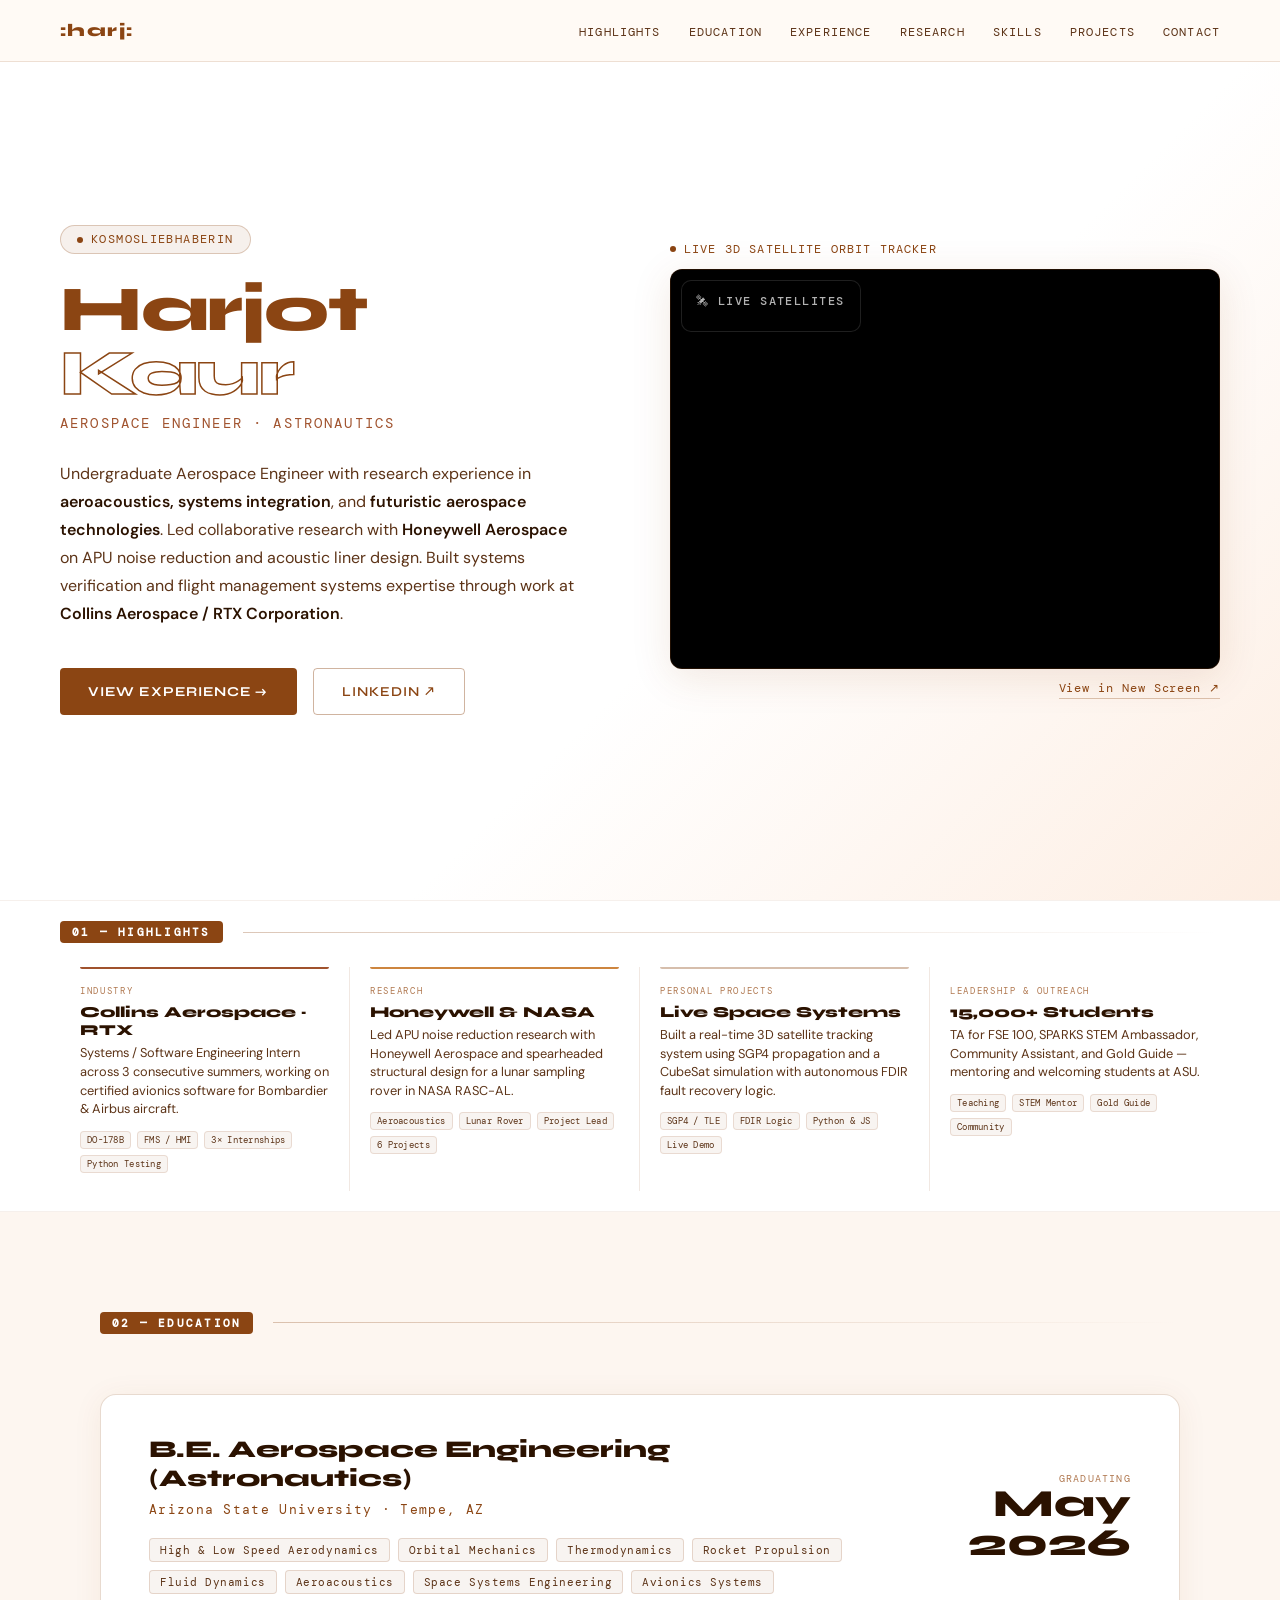
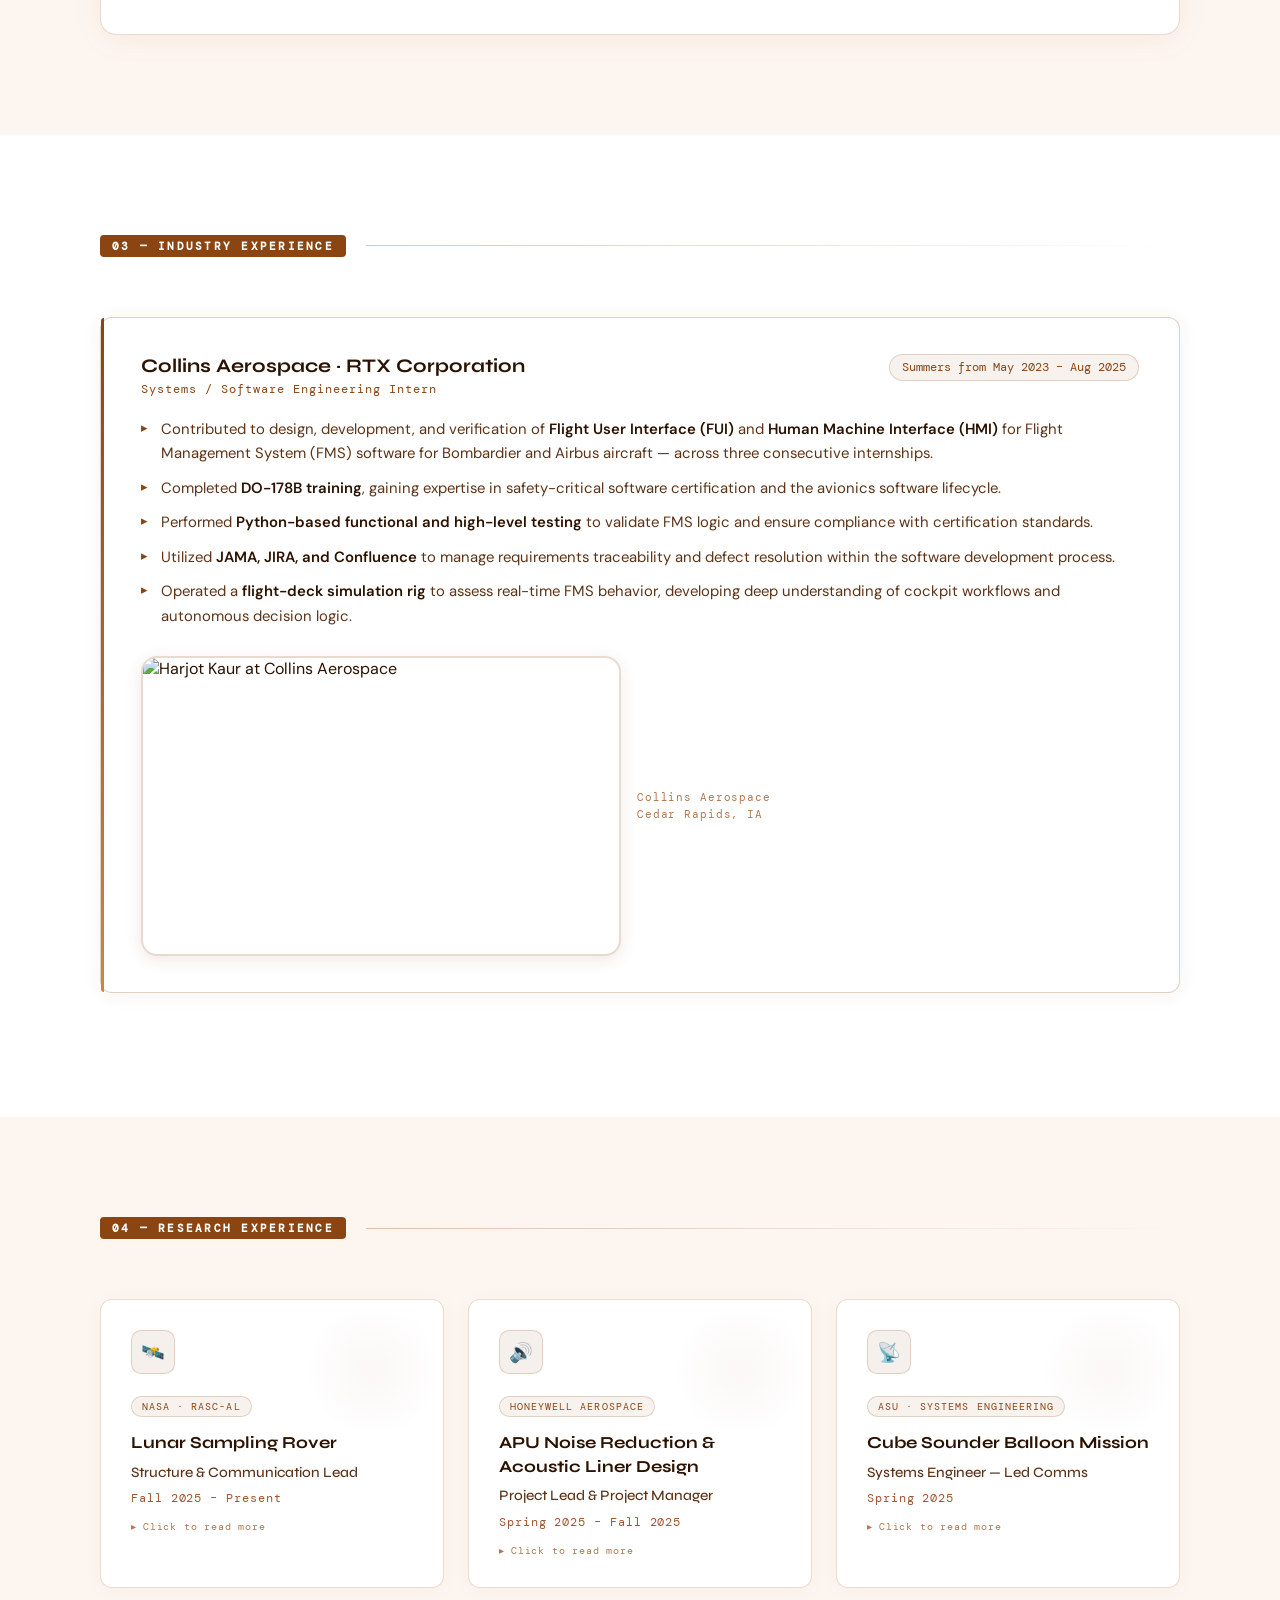
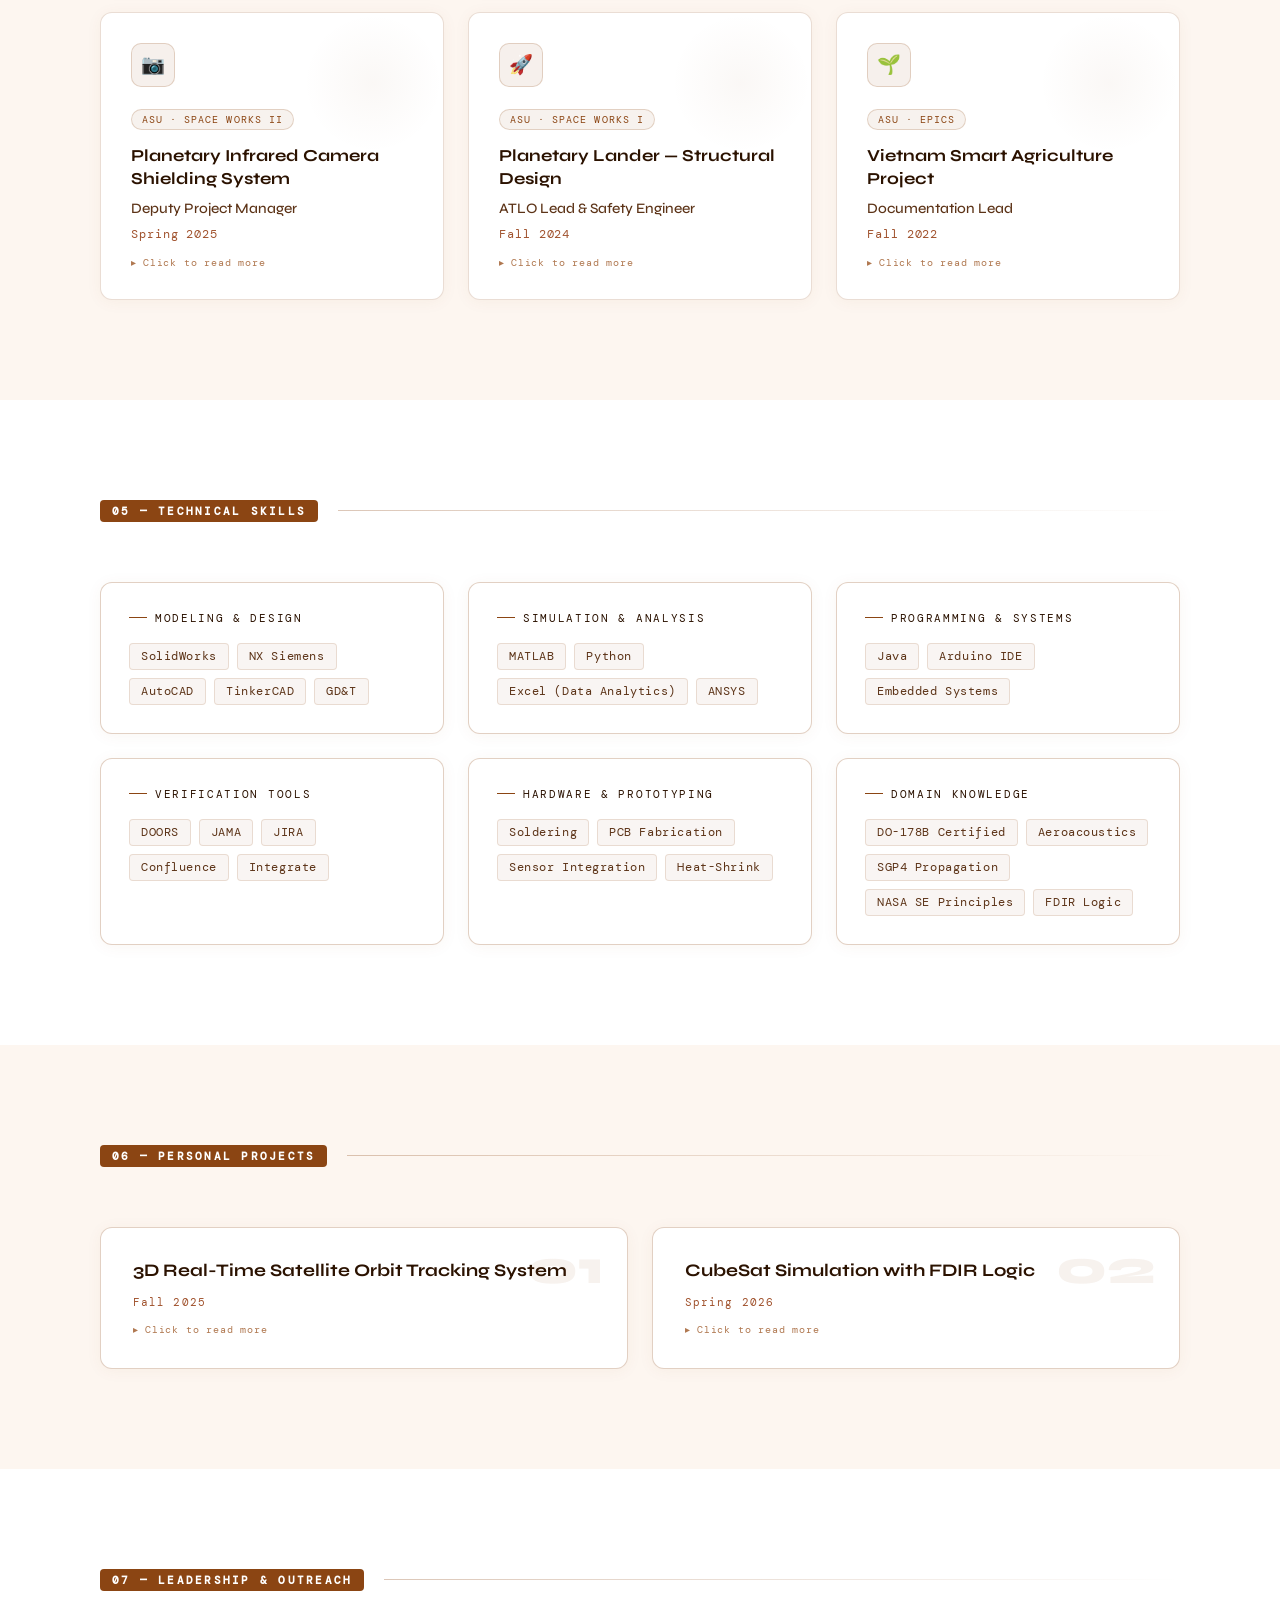
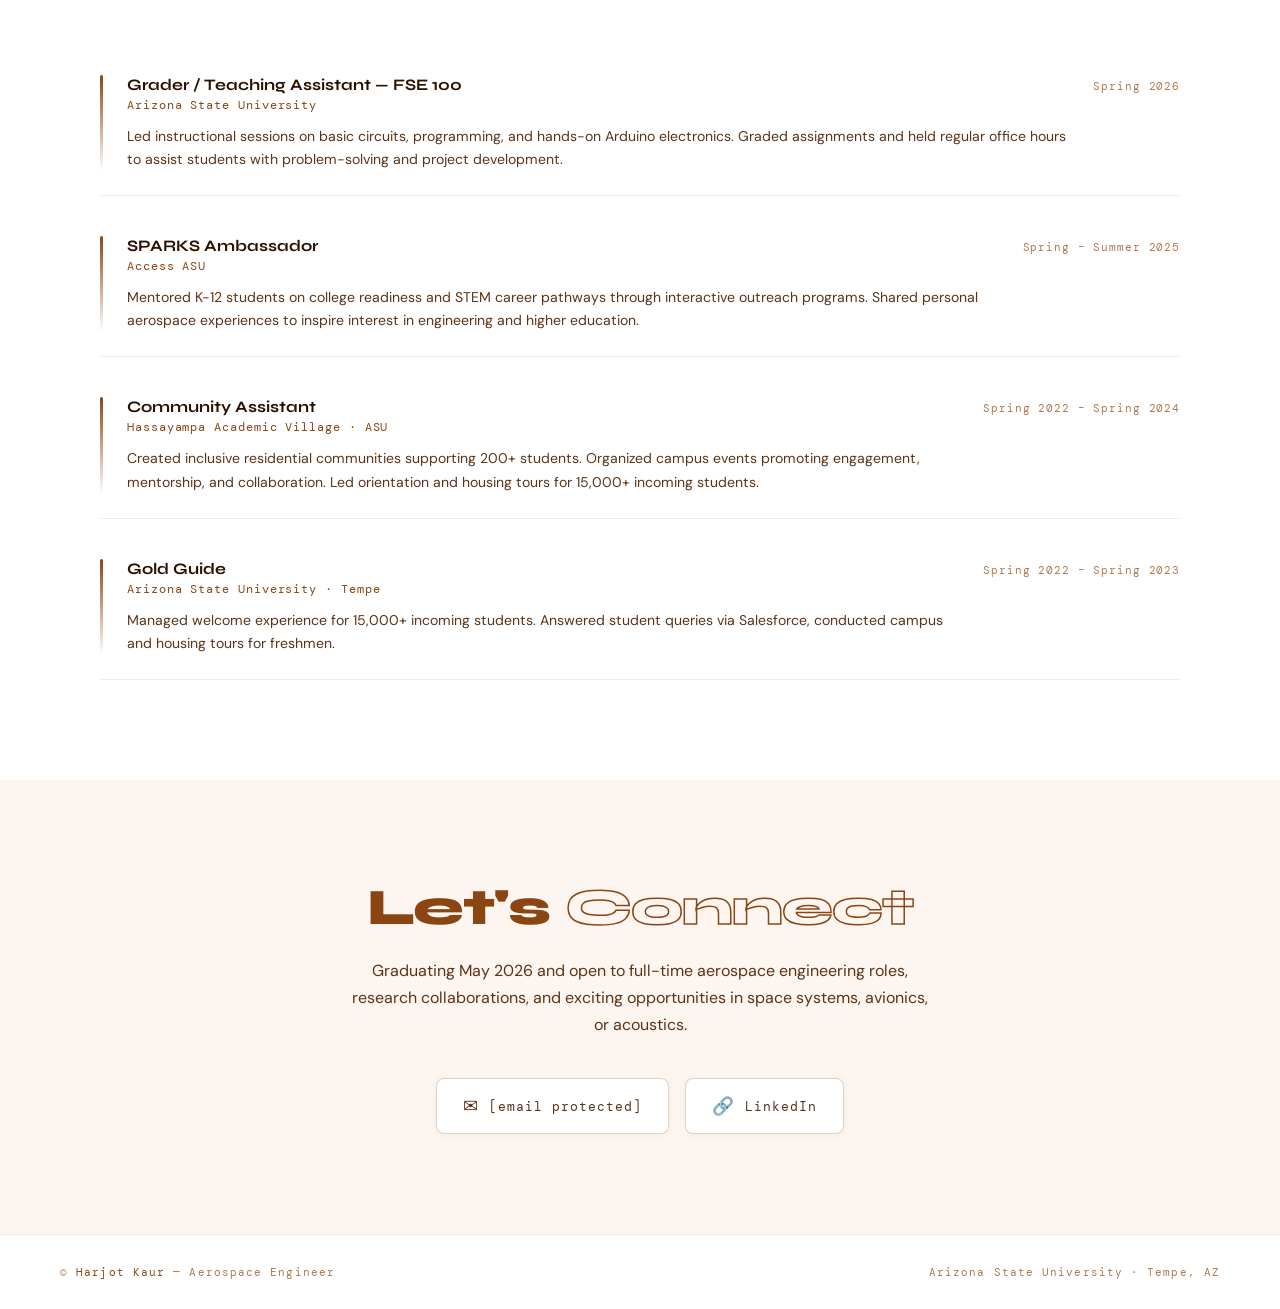
==== index.html @ ec3871d2 "Update index.html" ====
<!DOCTYPE html>
<html lang="en">
<head>
  <meta charset="UTF-8" />
  <meta name="viewport" content="width=device-width, initial-scale=1.0" />
  <title>Harjot Kaur — Aerospace Engineer</title>

  <link rel="preconnect" href="https://fonts.googleapis.com" />
  <link rel="preconnect" href="https://fonts.gstatic.com" crossorigin />
  <link href="https://fonts.googleapis.com/css2?family=Syne:wght@400;500;600;700;800&family=DM+Mono:ital,wght@0,300;0,400;0,500;1,300&family=DM+Sans:ital,opsz,wght@0,9..40,300;0,9..40,400;0,9..40,500;1,9..40,300&display=swap" rel="stylesheet" />

  <style>

    /* ============================================================
       COLOR VARIABLES — change your colors here in one place
    ============================================================ */
    :root {
      --bg:           #ffffff;       /* main background              */
      --bg2:          #fdf6f0;       /* alternate section background */
      --surface:      #fff8f3;       /* card background              */
      --surface2:     #fdeee3;       /* card background variant      */
      --accent:       #8b4513;       /* saddle brown — main color    */
      --accent2:      #a0522d;       /* sienna — secondary           */
      --accent3:      #cd853f;       /* tan — third accent           */
      --text:         #2b1200;       /* primary text                 */
      --text-muted:   #5c3317;       /* body / description text      */
      --text-dim:     #b07850;       /* dates, labels, footer        */
      --border:       rgba(139, 69, 19, 0.25);
      --border2:      rgba(139, 69, 19, 0.18);
      --glow:         rgba(139, 69, 19, 0.12);
    }


    /* ============================================================
       RESET & BASE
    ============================================================ */
    *, *::before, *::after {
      box-sizing: border-box;
      margin: 0;
      padding: 0;
    }

    html {
      scroll-behavior: smooth;
    }

    body {
      font-family: 'DM Sans', sans-serif;
      background: var(--bg);
      color: var(--text);
      overflow-x: hidden;
      cursor: none;
    }


    /* ============================================================
       CUSTOM CURSOR
    ============================================================ */
    .cursor {
      width: 10px;
      height: 10px;
      background: var(--text);
      border-radius: 50%;
      position: fixed;
      top: 0;
      left: 0;
      pointer-events: none;
      z-index: 9999;
    }

    .cursor-ring {
      width: 36px;
      height: 36px;
      border: 1.5px solid var(--text);
      border-radius: 50%;
      position: fixed;
      top: 0;
      left: 0;
      pointer-events: none;
      z-index: 9998;
      opacity: 0.5;
      transition: all 0.18s cubic-bezier(0.25, 0.46, 0.45, 0.94);
    }


    /* ============================================================
       STAR FIELD CANVAS (background)
    ============================================================ */
    canvas#stars {
      position: fixed;
      inset: 0;
      width: 100%;
      height: 100%;
      z-index: 0;
      opacity: 1;
      pointer-events: none;
    }


    /* ============================================================
       NAVIGATION BAR
    ============================================================ */
    nav {
      position: fixed;
      top: 0;
      left: 0;
      right: 0;
      z-index: 100;
      padding: 20px 60px;
      display: flex;
      align-items: center;
      justify-content: space-between;
      backdrop-filter: blur(10px);
      border-bottom: 1px solid rgba(139, 69, 19, 0.15);
      background: rgba(255, 250, 245, 0.92);
    }

    .nav-logo {
      font-family: 'Syne', sans-serif;
      font-weight: 800;
      font-size: 1.1rem;
      letter-spacing: 0.08em;
      color: var(--accent);
      text-decoration: none;
    }

    .nav-links {
      display: flex;
      gap: 28px;
      list-style: none;
    }

    .nav-links a {
      font-family: 'DM Mono', monospace;
      font-size: 0.72rem;
      color: var(--text-muted);
      text-decoration: none;
      letter-spacing: 0.1em;
      text-transform: uppercase;
      transition: color 0.2s;
      position: relative;
    }

    /* underline slide-in on hover */
    .nav-links a::after {
      content: '';
      position: absolute;
      bottom: -4px;
      left: 0;
      width: 0;
      height: 1px;
      background: var(--accent);
      transition: width 0.3s;
    }

    .nav-links a:hover {
      color: var(--accent);
    }

    .nav-links a:hover::after {
      width: 100%;
    }


    /* all sections sit above the canvas — must be block-level full width */
    section {
      position: relative;
      z-index: 1;
      display: block;
      width: 100%;
      clear: both;
    }


    /* ============================================================
       HERO SECTION
    ============================================================ */
    #hero {
      min-height: 100vh;
      display: flex;
      align-items: center;
      padding: 120px 60px 80px;
      position: relative;
      overflow: hidden;
      background: linear-gradient(135deg, #ffffff 60%, #fdeee3 100%);
    }

    .hero-grid {
      display: grid;
      grid-template-columns: 1fr 1fr;
      gap: 60px;
      align-items: center;
      max-width: 1200px;
      margin: 0 auto;
      width: 100%;
    }

    /* "Kosmosliebhaberin" pill badge */
    .hero-badge {
      display: inline-flex;
      align-items: center;
      gap: 8px;
      background: rgba(139, 69, 19, 0.08);
      border: 1px solid rgba(139, 69, 19, 0.25);
      border-radius: 100px;
      padding: 6px 16px;
      font-family: 'DM Mono', monospace;
      font-size: 0.72rem;
      color: var(--accent);
      letter-spacing: 0.12em;
      text-transform: uppercase;
      margin-bottom: 24px;
    }

    /* pulsing dot inside badge */
    .hero-badge .dot {
      width: 6px;
      height: 6px;
      background: var(--accent);
      border-radius: 50%;
      animation: pulse 2s infinite;
    }

    @keyframes pulse {
      0%, 100% { opacity: 1; transform: scale(1); }
      50%       { opacity: 0.4; transform: scale(0.7); }
    }

    /* tooltip appears when hovering over "Kosmosliebhaberin" */
    .badge-word {
      position: relative;
      cursor: default;
    }

    .badge-word::after {
      content: 'Lover of the Cosmos';
      position: absolute;
      bottom: calc(100% + 10px);
      left: 50%;
      transform: translateX(-50%) translateY(4px);
      background: var(--accent);
      color: #ffffff;
      font-family: 'DM Mono', monospace;
      font-size: 0.68rem;
      letter-spacing: 0.08em;
      white-space: nowrap;
      padding: 6px 14px;
      border-radius: 6px;
      opacity: 0;
      pointer-events: none;
      transition: opacity 0.25s ease, transform 0.25s ease;
      z-index: 200;
    }

    /* small downward arrow under tooltip */
    .badge-word::before {
      content: '';
      position: absolute;
      bottom: calc(100% + 4px);
      left: 50%;
      transform: translateX(-50%);
      border: 5px solid transparent;
      border-top-color: var(--accent);
      opacity: 0;
      pointer-events: none;
      transition: opacity 0.25s ease;
      z-index: 200;
    }

    .badge-word:hover::after {
      opacity: 1;
      transform: translateX(-50%) translateY(0);
    }

    .badge-word:hover::before {
      opacity: 1;
    }

    /* large name */
    .hero-name {
      font-family: 'Syne', sans-serif;
      font-weight: 800;
      font-size: clamp(2.8rem, 5vw, 4.5rem);
      line-height: 1.0;
      letter-spacing: -0.02em;
      color: var(--accent);
      margin-bottom: 8px;
    }

    /* "Kaur" — outlined/stroke style */
    .hero-name .accent-line {
      display: block;
      color: transparent;
      -webkit-text-stroke: 1.5px var(--accent);
    }

    .hero-title {
      font-family: 'DM Mono', monospace;
      font-size: 0.9rem;
      color: var(--accent2);
      letter-spacing: 0.15em;
      text-transform: uppercase;
      margin-bottom: 28px;
    }

    .hero-summary {
      font-size: 1rem;
      line-height: 1.75;
      color: var(--text-muted);
      max-width: 520px;
      margin-bottom: 40px;
    }

    .hero-summary strong {
      color: var(--text);
      font-weight: 600;
    }

    .hero-cta {
      display: flex;
      gap: 16px;
      flex-wrap: wrap;
    }

    /* solid saddle brown button */
    .btn-primary {
      display: inline-flex;
      align-items: center;
      gap: 10px;
      background: var(--accent);
      color: #ffffff;
      padding: 14px 28px;
      border-radius: 4px;
      font-family: 'Syne', sans-serif;
      font-weight: 700;
      font-size: 0.85rem;
      letter-spacing: 0.08em;
      text-transform: uppercase;
      text-decoration: none;
      transition: all 0.25s;
    }

    .btn-primary:hover {
      background: #a0522d;
      transform: translateY(-2px);
      box-shadow: 0 12px 40px rgba(139, 69, 19, 0.25);
    }

    /* outline button */
    .btn-secondary {
      display: inline-flex;
      align-items: center;
      gap: 10px;
      border: 1.5px solid rgba(139, 69, 19, 0.4);
      color: var(--accent);
      padding: 14px 28px;
      border-radius: 4px;
      font-family: 'Syne', sans-serif;
      font-weight: 600;
      font-size: 0.85rem;
      letter-spacing: 0.08em;
      text-transform: uppercase;
      text-decoration: none;
      transition: all 0.25s;
    }

    .btn-secondary:hover {
      background: rgba(139, 69, 19, 0.08);
      transform: translateY(-2px);
    }


    /* ============================================================
       SATELLITE TRACKER EMBED (hero right side)
    ============================================================ */
    .hero-visual {
      position: relative;
      display: flex;
      flex-direction: column;
      gap: 12px;
      height: auto;
    }

    .satellite-embed-label {
      display: inline-flex;
      align-items: center;
      gap: 8px;
      font-family: 'DM Mono', monospace;
      font-size: 0.72rem;
      color: var(--accent);
      letter-spacing: 0.1em;
      text-transform: uppercase;
    }

    .satellite-embed-label .dot {
      width: 6px;
      height: 6px;
      background: var(--accent);
      border-radius: 50%;
      animation: pulse 2s infinite;
    }

    .satellite-iframe {
      width: 100%;
      height: 400px;
      border: 1px solid var(--border);
      border-radius: 12px;
      box-shadow: 0 8px 40px rgba(139, 69, 19, 0.12);
      background: #000;
    }

    .satellite-open-btn {
      align-self: flex-end;
      font-family: 'DM Mono', monospace;
      font-size: 0.72rem;
      color: var(--accent);
      text-decoration: none;
      letter-spacing: 0.08em;
      border-bottom: 1px solid rgba(139, 69, 19, 0.3);
      padding-bottom: 2px;
      transition: all 0.2s;
    }

    .satellite-open-btn:hover {
      color: var(--accent2);
      border-bottom-color: var(--accent2);
    }


    /* ============================================================
       SHARED SECTION LAYOUT
    ============================================================ */
    .section-inner {
      max-width: 1200px;
      margin: 0 auto;
      padding: 100px 60px;
    }

    .section-header {
      display: flex;
      align-items: center;
      gap: 20px;
      margin-bottom: 60px;
    }

    /* e.g. "02 — Education" brown pill */
    .section-tag {
      font-family: 'DM Mono', monospace;
      font-size: 0.7rem;
      color: #ffffff;
      letter-spacing: 0.2em;
      text-transform: uppercase;
      font-weight: 700;
      background-color: #8b4513;
      padding: 4px 12px;
      border-radius: 4px;
      white-space: nowrap;
    }

    /* horizontal fading line after section tag */
    .section-line {
      flex: 1;
      height: 1px;
      background: linear-gradient(to right, rgba(139, 69, 19, 0.3), transparent);
    }


    /* ============================================================
       HIGHLIGHTS STRIP
       Sits between hero and education.
       Shows key partnerships and accomplishments at a glance.
    ============================================================ */
    #highlights {
      background: var(--bg);
      border-top: 1px solid rgba(139, 69, 19, 0.08);
      border-bottom: 1px solid rgba(139, 69, 19, 0.08);
      position: relative;
      z-index: 1;
      display: block;
      width: 100%;
    }

    .highlights-inner {
      max-width: 1200px;
      margin: 0 auto;
      padding: 20px 20px;
      display: grid;
      grid-template-columns: repeat(4, 1fr);
      gap: 0;
    }

    /* each card — divider lines between them via border-right */
    .highlight-card {
      padding: 18px 20px;
      border-right: 1px solid rgba(139, 69, 19, 0.12);
      position: relative;
      transition: background 0.25s ease;
    }

    .highlight-card:last-child {
      border-right: none;
    }

    .highlight-card:hover {
      background: var(--surface);
    }

    /* colored top-edge accent bar — each card gets its own shade */
    .highlight-card::before {
      content: '';
      position: absolute;
      top: 0;
      left: 20px;
      right: 20px;
      height: 2px;
      border-radius: 0 0 2px 2px;
    }

    .highlight-card:nth-child(1)::before { background: var(--accent); }
    .highlight-card:nth-child(2)::before { background: var(--accent2); }
    .highlight-card:nth-child(3)::before { background: var(--accent3); }
    .highlight-card:nth-child(4)::before { background: rgba(139, 69, 19, 0.35); }

    /* category label e.g. "Industry" */
    .hl-label {
      font-family: 'DM Mono', monospace;
      font-size: 0.58rem;
      color: var(--text-dim);
      letter-spacing: 0.18em;
      text-transform: uppercase;
      margin-bottom: 6px;
    }

    /* main bold title */
    .hl-title {
      font-family: 'Syne', sans-serif;
      font-weight: 800;
      font-size: 0.95rem;
      color: var(--text);
      line-height: 1.2;
      margin-bottom: 5px;
    }

    /* subtitle */
    .hl-sub {
      font-size: 0.80rem;
      color: var(--text-muted);
      line-height: 1.45;
      margin-bottom: 12px;
    }

    /* small keyword tags at the bottom */
    .hl-tags {
      display: flex;
      flex-wrap: wrap;
      gap: 6px;
    }

    .hl-tag {
      font-family: 'DM Mono', monospace;
      font-size: 0.58rem;
      color: var(--text-muted);
      background: rgba(139, 69, 19, 0.06);
      border: 1px solid rgba(139, 69, 19, 0.14);
      border-radius: 4px;
      padding: 2px 6px;
      letter-spacing: 0.03em;
    }

    /* responsive: 2 columns on medium screens */
    @media (max-width: 900px) {
      .highlights-inner {
        grid-template-columns: repeat(2, 1fr);
      }

      .highlight-card:nth-child(2) {
        border-right: none;
      }

      .highlight-card:nth-child(3) {
        border-right: 1px solid rgba(139, 69, 19, 0.12);
        border-top: 1px solid rgba(139, 69, 19, 0.12);
      }

      .highlight-card:nth-child(4) {
        border-top: 1px solid rgba(139, 69, 19, 0.12);
      }
    }


    /* ============================================================
       EDUCATION SECTION
    ============================================================ */
    #education {
      background: var(--bg2);
      display: block;
      width: 100%;
    }

    .edu-card {
      background: #ffffff;
      border: 1px solid rgba(139, 69, 19, 0.2);
      border-radius: 16px;
      padding: 40px 48px;
      display: grid;
      grid-template-columns: 1fr auto;
      gap: 40px;
      align-items: center;
      box-shadow: 0 4px 30px rgba(139, 69, 19, 0.07);
    }

    .edu-degree {
      font-family: 'Syne', sans-serif;
      font-weight: 800;
      font-size: 1.5rem;
      color: var(--text);
      margin-bottom: 8px;
    }

    .edu-school {
      font-family: 'DM Mono', monospace;
      font-size: 0.82rem;
      color: var(--accent);
      letter-spacing: 0.1em;
      margin-bottom: 20px;
    }

    .edu-chips {
      display: flex;
      flex-wrap: wrap;
      gap: 8px;
    }

    /* each course/subject chip */
    .edu-chip {
      font-family: 'DM Mono', monospace;
      font-size: 0.68rem;
      color: var(--text-muted);
      background: rgba(139, 69, 19, 0.06);
      border: 1px solid rgba(139, 69, 19, 0.18);
      border-radius: 4px;
      padding: 4px 10px;
      letter-spacing: 0.05em;
    }

    .edu-grad {
      text-align: right;
    }

    /* large "May 2026" date */
    .edu-grad-date {
      font-family: 'Syne', sans-serif;
      font-weight: 800;
      font-size: 2.4rem;
      color: var(--text);
      line-height: 1;
    }

    .edu-grad-label {
      font-family: 'DM Mono', monospace;
      font-size: 0.65rem;
      color: var(--text-dim);
      letter-spacing: 0.12em;
      text-transform: uppercase;
      margin-top: 6px;
    }


    /* ============================================================
       EXPERIENCE SECTION
    ============================================================ */
    #experience {
      background: var(--bg);
      display: block;
      width: 100%;
    }

    .exp-card {
      border: 1px solid var(--border);
      border-radius: 12px;
      padding: 36px 40px;
      background: #ffffff;
      position: relative;
      overflow: visible;
      transition: all 0.3s ease;
      margin-bottom: 24px;
      box-shadow: 0 2px 20px rgba(139, 69, 19, 0.06);
    }

    /* left accent stripe */
    .exp-card::before {
      content: '';
      position: absolute;
      top: 0;
      left: 0;
      width: 3px;
      height: 100%;
      background: linear-gradient(to bottom, var(--accent), var(--accent3));
      border-radius: 3px 0 0 3px;
    }

    .exp-card:hover {
      border-color: rgba(139, 69, 19, 0.35);
      transform: translateX(4px);
      box-shadow: 0 8px 40px rgba(139, 69, 19, 0.1);
    }

    .exp-meta {
      display: flex;
      align-items: flex-start;
      justify-content: space-between;
      gap: 20px;
      margin-bottom: 20px;
      flex-wrap: wrap;
    }

    .exp-company {
      font-family: 'Syne', sans-serif;
      font-weight: 700;
      font-size: 1.2rem;
      color: var(--text);
    }

    .exp-role {
      font-family: 'DM Mono', monospace;
      font-size: 0.78rem;
      color: var(--accent);
      letter-spacing: 0.08em;
      margin-top: 4px;
    }

    /* date pill on the right */
    .exp-period {
      font-family: 'DM Mono', monospace;
      font-size: 0.72rem;
      color: var(--accent);
      background: rgba(139, 69, 19, 0.07);
      border: 1px solid rgba(139, 69, 19, 0.2);
      padding: 5px 12px;
      border-radius: 100px;
      white-space: nowrap;
      flex-shrink: 0;
    }

    .exp-points {
      list-style: none;
    }

    .exp-points li {
      position: relative;
      padding-left: 20px;
      margin-bottom: 10px;
      color: var(--text-muted);
      font-size: 0.93rem;
      line-height: 1.65;
    }

    /* brown arrow bullet */
    .exp-points li::before {
      content: '▸';
      position: absolute;
      left: 0;
      color: var(--accent);
      font-size: 0.8rem;
    }

    .exp-points li strong {
      color: var(--text);
      font-weight: 600;
    }

    /* photo inside experience card */
    .exp-photo-wrapper {
      margin-top: 28px;
      display: flex;
      align-items: center;
      gap: 16px;
      overflow: visible;
    }

    .exp-photo {
      display: block;
      width: 480px;
      height: 300px;
      object-fit: cover;
      object-position: center;
      border-radius: 16px;
      border: 2px solid rgba(139, 69, 19, 0.2);
      box-shadow: 0 4px 16px rgba(139, 69, 19, 0.12);
      flex-shrink: 0;
    }

    .exp-photo-caption {
      font-family: 'DM Mono', monospace;
      font-size: 0.68rem;
      color: var(--text-dim);
      letter-spacing: 0.08em;
      line-height: 1.6;
    }


    /* ============================================================
       RESEARCH SECTION — INTERACTIVE CLICK-TO-EXPAND
       Default: emoji, title, tag, role, date
       Click: description slides open
    ============================================================ */
    #research {
      background: var(--bg2);
      display: block;
      width: 100%;
    }

    .research-grid {
      display: grid;
      grid-template-columns: repeat(auto-fill, minmax(340px, 1fr));
      gap: 24px;
    }

    /* card is clickable */
    .research-card {
      background: #ffffff;
      border: 1px solid var(--border2);
      border-radius: 12px;
      padding: 30px;
      position: relative;
      overflow: hidden;
      cursor: pointer;
      transition: border-color 0.3s ease, box-shadow 0.3s ease, transform 0.3s ease;
      box-shadow: 0 2px 16px rgba(139, 69, 19, 0.05);
    }

    /* subtle corner glow */
    .research-card::after {
      content: '';
      position: absolute;
      top: 0;
      right: 0;
      width: 140px;
      height: 140px;
      background: radial-gradient(circle, rgba(139, 69, 19, 0.04) 0%, transparent 70%);
      pointer-events: none;
    }

    .research-card:hover {
      border-color: rgba(139, 69, 19, 0.3);
      transform: translateY(-4px);
      box-shadow: 0 16px 40px rgba(139, 69, 19, 0.1);
    }

    /* card stays flat when open */
    .research-card.open {
      border-color: rgba(139, 69, 19, 0.4);
      box-shadow: 0 12px 40px rgba(139, 69, 19, 0.12);
      transform: translateY(0);
    }

    /* emoji icon box */
    .research-icon {
      width: 44px;
      height: 44px;
      background: rgba(139, 69, 19, 0.08);
      border: 1px solid rgba(139, 69, 19, 0.2);
      border-radius: 10px;
      display: flex;
      align-items: center;
      justify-content: center;
      font-size: 1.2rem;
      margin-bottom: 20px;
    }

    /* affiliation capsule e.g. "NASA · RASC-AL" */
    .research-tag {
      display: inline-block;
      font-family: 'DM Mono', monospace;
      font-size: 0.65rem;
      color: var(--accent);
      letter-spacing: 0.1em;
      text-transform: uppercase;
      background: rgba(139, 69, 19, 0.07);
      border: 1px solid rgba(139, 69, 19, 0.2);
      border-radius: 100px;
      padding: 3px 10px;
      margin-bottom: 14px;
    }

    .research-title {
      font-family: 'Syne', sans-serif;
      font-weight: 700;
      font-size: 1.05rem;
      color: var(--text);
      line-height: 1.4;
      margin-bottom: 8px;
    }

    .research-role {
      font-family: 'Syne', sans-serif;
      font-weight: 500;
      font-size: 0.9rem;
      color: var(--text-muted);
      line-height: 1.4;
      margin-bottom: 8px;
    }

    .research-org {
      font-family: 'DM Mono', monospace;
      font-size: 0.72rem;
      color: var(--accent2);
      letter-spacing: 0.08em;
      margin-bottom: 0;
    }

    /* "▸ Click to read more" hint */
    .research-hint {
      font-family: 'DM Mono', monospace;
      font-size: 0.65rem;
      color: var(--text-dim);
      letter-spacing: 0.08em;
      margin-top: 14px;
      display: flex;
      align-items: center;
      gap: 6px;
      transition: color 0.2s;
    }

    /* arrow before hint text */
    .research-hint::before {
      content: '▸';
      font-size: 0.6rem;
      transition: transform 0.3s ease;
    }

    /* arrow rotates 90° when card is open */
    .research-card.open .research-hint::before {
      transform: rotate(90deg);
    }

    .research-card.open .research-hint {
      color: var(--accent);
    }

    /* description — collapsed by default, expands on click */
    .research-desc {
      font-size: 0.88rem;
      line-height: 1.7;
      color: var(--text-muted);
      max-height: 0;
      overflow: hidden;
      opacity: 0;
      margin-top: 0;
      transition: max-height 0.45s ease, opacity 0.35s ease, margin-top 0.3s ease;
    }

    .research-card.open .research-desc {
      max-height: 600px;
      opacity: 1;
      margin-top: 16px;
    }

    .research-desc strong {
      color: var(--text);
      font-weight: 600;
    }


    /* ============================================================
       SKILLS SECTION
    ============================================================ */
    #skills {
      background: var(--bg);
      display: block;
      width: 100%;
    }

    .skills-layout {
      display: grid;
      grid-template-columns: repeat(auto-fill, minmax(260px, 1fr));
      gap: 24px;
    }

    .skill-group {
      background: #ffffff;
      border: 1px solid var(--border);
      border-radius: 12px;
      padding: 28px;
      transition: all 0.3s ease;
      box-shadow: 0 2px 16px rgba(139, 69, 19, 0.05);
    }

    .skill-group:hover {
      border-color: rgba(139, 69, 19, 0.35);
      box-shadow: 0 8px 30px rgba(139, 69, 19, 0.1);
    }

    /* category heading e.g. "Modeling & Design" */
    .skill-group-title {
      font-family: 'DM Mono', monospace;
      font-size: 0.7rem;
      color: var(--text);
      letter-spacing: 0.15em;
      text-transform: uppercase;
      margin-bottom: 18px;
      display: flex;
      align-items: center;
      gap: 8px;
    }

    /* short line before category title */
    .skill-group-title::before {
      content: '';
      width: 18px;
      height: 1px;
      background: var(--accent);
    }

    .skill-tags {
      display: flex;
      flex-wrap: wrap;
      gap: 8px;
    }

    /* individual skill pill — no hover color change */
    .skill-tag {
      font-family: 'DM Mono', monospace;
      font-size: 0.72rem;
      color: var(--text-muted);
      background: rgba(139, 69, 19, 0.05);
      border: 1px solid rgba(139, 69, 19, 0.15);
      border-radius: 4px;
      padding: 5px 11px;
      letter-spacing: 0.05em;
    }


    /* ============================================================
       PROJECTS SECTION — INTERACTIVE CLICK-TO-EXPAND
       Same interaction pattern as research cards
    ============================================================ */
    #projects {
      background: var(--bg2);
      display: block;
      width: 100%;
    }

    .projects-grid {
      display: grid;
      grid-template-columns: 1fr 1fr;
      gap: 24px;
    }

    /* clickable project card */
    .project-card {
      background: #ffffff;
      border: 1px solid var(--border);
      border-radius: 12px;
      padding: 32px;
      position: relative;
      overflow: hidden;
      cursor: pointer;
      transition: border-color 0.3s ease, box-shadow 0.3s ease, transform 0.3s ease;
      box-shadow: 0 2px 16px rgba(139, 69, 19, 0.05);
    }

    .project-card:hover {
      border-color: rgba(139, 69, 19, 0.35);
      transform: translateY(-4px);
      box-shadow: 0 16px 40px rgba(139, 69, 19, 0.1);
    }

    /* stays flat when open */
    .project-card.open {
      border-color: rgba(139, 69, 19, 0.4);
      box-shadow: 0 12px 40px rgba(139, 69, 19, 0.12);
      transform: translateY(0);
    }

    /* large faded number in the corner */
    .project-num {
      font-family: 'Syne', sans-serif;
      font-weight: 800;
      font-size: 3rem;
      color: rgba(139, 69, 19, 0.07);
      position: absolute;
      top: 16px;
      right: 24px;
      line-height: 1;
    }

    .project-title {
      font-family: 'Syne', sans-serif;
      font-weight: 700;
      font-size: 1.1rem;
      color: var(--text);
      margin-bottom: 12px;
      line-height: 1.3;
    }

    .project-period {
      font-family: 'DM Mono', monospace;
      font-size: 0.68rem;
      color: var(--accent2);
      letter-spacing: 0.1em;
      margin-bottom: 14px;
    }

    /* "▸ Click to read more" hint */
    .project-hint {
      font-family: 'DM Mono', monospace;
      font-size: 0.65rem;
      color: var(--text-dim);
      letter-spacing: 0.08em;
      margin-top: 4px;
      display: flex;
      align-items: center;
      gap: 6px;
      transition: color 0.2s;
    }

    .project-hint::before {
      content: '▸';
      font-size: 0.6rem;
      transition: transform 0.3s ease;
    }

    /* arrow rotates when open */
    .project-card.open .project-hint::before {
      transform: rotate(90deg);
    }

    .project-card.open .project-hint {
      color: var(--accent);
    }

    /* description — collapsed by default, expands on click */
    .project-desc {
      font-size: 0.9rem;
      color: var(--text-muted);
      line-height: 1.7;
      max-height: 0;
      overflow: hidden;
      opacity: 0;
      margin-top: 0;
      transition: max-height 0.45s ease, opacity 0.35s ease, margin-top 0.3s ease;
    }

    .project-card.open .project-desc {
      max-height: 400px;
      opacity: 1;
      margin-top: 14px;
    }

    /* ── Live link inside expanded project card ── */
    .project-live-divider {
      width: 100%;
      height: 1px;
      background: rgba(139, 69, 19, 0.12);
      margin-top: 18px;
    }

    .project-live-link {
      display: inline-flex;
      align-items: center;
      gap: 8px;
      margin-top: 14px;
      padding: 9px 16px;
      background: rgba(139, 69, 19, 0.06);
      border: 1px solid rgba(139, 69, 19, 0.25);
      border-radius: 6px;
      font-family: 'DM Mono', monospace;
      font-size: 0.68rem;
      letter-spacing: 0.1em;
      text-transform: uppercase;
      color: var(--accent);
      text-decoration: none;
      transition: all 0.22s ease;
    }

    .project-live-link:hover {
      background: var(--accent);
      border-color: var(--accent);
      color: #ffffff;
      transform: translateY(-1px);
      box-shadow: 0 6px 20px rgba(139, 69, 19, 0.2);
    }

    .project-live-link .live-dot {
      width: 6px;
      height: 6px;
      background: currentColor;
      border-radius: 50%;
      flex-shrink: 0;
      animation: pulse 2s infinite;
    }


    /* ============================================================
       LEADERSHIP SECTION
    ============================================================ */
    #leadership {
      background: var(--bg);
      display: block;
      width: 100%;
      clear: both;
      overflow: hidden;
    }

    .leadership-list {
      display: flex;
      flex-direction: column;
      gap: 16px;
    }

    .lead-item {
      display: grid;
      grid-template-columns: 3px 1fr auto;
      gap: 24px;
      align-items: start;
      padding: 24px 0;
      border-bottom: 1px solid rgba(139, 69, 19, 0.1);
    }

    /* vertical brown gradient line on left */
    .lead-line {
      width: 3px;
      height: 100%;
      min-height: 40px;
      background: linear-gradient(to bottom, var(--accent), transparent);
      border-radius: 3px;
    }

    .lead-role {
      font-family: 'Syne', sans-serif;
      font-weight: 700;
      font-size: 1rem;
      color: var(--text);
      margin-bottom: 4px;
    }

    .lead-org {
      font-family: 'DM Mono', monospace;
      font-size: 0.72rem;
      color: var(--accent);
      letter-spacing: 0.08em;
      margin-bottom: 12px;
    }

    .lead-desc {
      font-size: 0.88rem;
      color: var(--text-muted);
      line-height: 1.65;
    }

    /* date on the right */
    .lead-period {
      font-family: 'DM Mono', monospace;
      font-size: 0.68rem;
      color: var(--text-dim);
      letter-spacing: 0.08em;
      white-space: nowrap;
      text-align: right;
      padding-top: 4px;
    }


    /* ============================================================
       CONTACT SECTION
    ============================================================ */
    #contact {
      background: var(--bg2);
      text-align: center;
      position: relative;
      z-index: 1;
      display: block;
      width: 100%;
      clear: both;
      float: none;
    }

    .contact-inner {
      max-width: 700px;
      margin: 0 auto;
      padding: 100px 60px;
    }

    .contact-heading {
      font-family: 'Syne', sans-serif;
      font-weight: 800;
      font-size: clamp(2rem, 4vw, 3.2rem);
      line-height: 1.1;
      letter-spacing: -0.02em;
      margin-bottom: 20px;
      color: var(--accent);
    }

    /* "Connect" — outlined stroke style */
    .contact-heading .stroke {
      color: transparent;
      -webkit-text-stroke: 1.5px var(--accent);
    }

    .contact-sub {
      color: var(--text-muted);
      font-size: 1rem;
      line-height: 1.7;
      margin-bottom: 40px;
    }

    .contact-links {
      display: flex;
      gap: 16px;
      justify-content: center;
      flex-wrap: wrap;
    }

    .contact-link {
      display: inline-flex;
      align-items: center;
      gap: 10px;
      background: #ffffff;
      border: 1px solid var(--border);
      border-radius: 8px;
      padding: 16px 26px;
      text-decoration: none;
      color: var(--text-muted);
      font-family: 'DM Mono', monospace;
      font-size: 0.8rem;
      letter-spacing: 0.08em;
      transition: all 0.25s;
      box-shadow: 0 2px 12px rgba(139, 69, 19, 0.06);
    }

    /* hover fills button brown */
    .contact-link:hover {
      color: #ffffff;
      background: var(--accent);
      border-color: var(--accent);
      transform: translateY(-2px);
      box-shadow: 0 8px 24px rgba(139, 69, 19, 0.2);
    }

    .contact-link .icon {
      font-size: 1.1rem;
    }


    /* ============================================================
       FOOTER
    ============================================================ */
    footer {
      position: relative;
      z-index: 1;
      padding: 30px 60px;
      border-top: 1px solid rgba(139, 69, 19, 0.12);
      display: flex;
      align-items: center;
      justify-content: space-between;
      background: var(--bg);
    }

    footer p {
      font-family: 'DM Mono', monospace;
      font-size: 0.68rem;
      color: var(--text-dim);
      letter-spacing: 0.1em;
    }

    footer .footer-accent {
      color: var(--accent);
    }


    /* ============================================================
       SCROLL REVEAL ANIMATION
       Elements with class "reveal" fade in when scrolled into view
    ============================================================ */
    .reveal {
      opacity: 0;
      transform: translateY(30px);
      transition: opacity 0.6s ease, transform 0.6s ease;
    }

    .reveal.visible {
      opacity: 1;
      transform: translateY(0);
    }


    /* ============================================================
       SCROLLBAR
    ============================================================ */
    ::-webkit-scrollbar { width: 4px; }
    ::-webkit-scrollbar-track { background: var(--bg); }
    ::-webkit-scrollbar-thumb { background: rgba(139, 69, 19, 0.3); border-radius: 2px; }


    /* ============================================================
       MOBILE RESPONSIVE
    ============================================================ */
    /* Force all grid sections to single column below 900px */
    @media (max-width: 900px) {
      .projects-grid    { grid-template-columns: 1fr; }
      .highlights-inner { grid-template-columns: repeat(2, 1fr); }
    }

    @media (max-width: 768px) {
      nav               { padding: 16px 24px; }
      .nav-links        { display: none; }
      .hero-grid        { grid-template-columns: 1fr; }
      .hero-visual      { display: none; }
      .section-inner    { padding: 70px 24px; }
      .projects-grid    { grid-template-columns: 1fr; }
      .edu-card         { grid-template-columns: 1fr; }
      footer            { flex-direction: column; gap: 8px; text-align: center; }
      #hero             { padding: 100px 24px 60px; }
      .highlights-inner { grid-template-columns: 1fr; padding: 32px 24px; }
      .highlight-card   { border-right: none; border-bottom: 1px solid rgba(139, 69, 19, 0.12); }
      .highlight-card:last-child { border-bottom: none; }
      .contact-inner    { padding: 60px 24px; }
      .exp-photo        { width: 100%; height: 200px; }
    }

  </style>
</head>
<body>

  <div class="cursor" id="cursor"></div>
  <div class="cursor-ring" id="cursorRing"></div>
  <canvas id="stars"></canvas>


  <!-- ============================================================
       NAVIGATION
  ============================================================ -->
  <nav>
    <a href="#hero" class="nav-logo">:harj:</a>
    <ul class="nav-links">
      <li><a href="#highlights">Highlights</a></li>
      <li><a href="#education">Education</a></li>
      <li><a href="#experience">Experience</a></li>
      <li><a href="#research">Research</a></li>
      <li><a href="#skills">Skills</a></li>
      <li><a href="#projects">Projects</a></li>
      <li><a href="#contact">Contact</a></li>
    </ul>
  </nav>


  <!-- ============================================================
       HERO
  ============================================================ -->
  <section id="hero">
    <div class="hero-grid">

      <!-- Left: text content -->
      <div>
        <div class="hero-badge">
          <span class="dot"></span>
          <span class="badge-word">Kosmosliebhaberin</span>
        </div>

        <h1 class="hero-name">
          Harjot
          <span class="accent-line">Kaur</span>
        </h1>

        <p class="hero-title">Aerospace Engineer · Astronautics</p>

        <p class="hero-summary">
          Undergraduate Aerospace Engineer with research experience in
          <strong>aeroacoustics, systems integration</strong>, and
          <strong>futuristic aerospace technologies</strong>. Led collaborative
          research with <strong>Honeywell Aerospace</strong> on APU noise reduction
          and acoustic liner design. Built systems verification and flight management
          systems expertise through work at
          <strong>Collins Aerospace / RTX Corporation</strong>.
        </p>

        <div class="hero-cta">
          <a href="#experience" class="btn-primary">View Experience →</a>
          <a href="https://www.linkedin.com/in/harjottkaurr/" target="_blank" class="btn-secondary">LinkedIn ↗</a>
        </div>
      </div>

      <!-- Right: live satellite tracker embed -->
      <div class="hero-visual">
        <div class="satellite-embed-label">
          <span class="dot"></span>
          Live 3D Satellite Orbit Tracker
        </div>

        <iframe
          src="satellite/index.html"
          class="satellite-iframe"
          title="Real-Time 3D Satellite Orbit Tracking System"
          loading="lazy"
          scrolling="no"
        ></iframe>

        <a href="satellite/index.html" target="_blank" class="satellite-open-btn">
          View in New Screen ↗
        </a>
      </div>

    </div>
  </section>


  <!-- ============================================================
       HIGHLIGHTS STRIP
       Key partnerships and accomplishments at a glance.
       Sits between hero and education.
  ============================================================ -->
<section id="highlights">
  <div class="highlights-inner">

    <div class="section-header" style="grid-column: 1 / -1; margin-bottom: 24px;">
      <span class="section-tag">01 — Highlights</span>
      <div class="section-line"></div>
    </div>

    <!-- Card 1: Collins Aerospace -->
      
      <!-- Card 1: Collins Aerospace -->
      <div class="highlight-card reveal">
        <div class="hl-label">Industry</div>
        <div class="hl-title">Collins Aerospace · RTX</div>
        <div class="hl-sub">
          Systems / Software Engineering Intern across 3 consecutive
          summers, working on certified avionics software for
          Bombardier &amp; Airbus aircraft.
        </div>
        <div class="hl-tags">
          <span class="hl-tag">DO-178B</span>
          <span class="hl-tag">FMS / HMI</span>
          <span class="hl-tag">3× Internships</span>
          <span class="hl-tag">Python Testing</span>
        </div>
      </div>

      <!-- Card 2: Honeywell + NASA -->
      <div class="highlight-card reveal">
        <div class="hl-label">Research</div>
        <div class="hl-title">Honeywell &amp; NASA</div>
        <div class="hl-sub">
          Led APU noise reduction research with Honeywell Aerospace
          and spearheaded structural design for a lunar sampling
          rover in NASA RASC-AL.
        </div>
        <div class="hl-tags">
          <span class="hl-tag">Aeroacoustics</span>
          <span class="hl-tag">Lunar Rover</span>
          <span class="hl-tag">Project Lead</span>
          <span class="hl-tag">6 Projects</span>
        </div>
      </div>

      <!-- Card 3: Personal Projects -->
      <div class="highlight-card reveal">
        <div class="hl-label">Personal Projects</div>
        <div class="hl-title">Live Space Systems</div>
        <div class="hl-sub">
          Built a real-time 3D satellite tracking system using
          SGP4 propagation and a CubeSat simulation with
          autonomous FDIR fault recovery logic.
        </div>
        <div class="hl-tags">
          <span class="hl-tag">SGP4 / TLE</span>
          <span class="hl-tag">FDIR Logic</span>
          <span class="hl-tag">Python &amp; JS</span>
          <span class="hl-tag">Live Demo</span>
        </div>
      </div>

      <!-- Card 4: Leadership -->
      <div class="highlight-card reveal">
        <div class="hl-label">Leadership &amp; Outreach</div>
        <div class="hl-title">15,000+ Students</div>
        <div class="hl-sub">
          TA for FSE 100, SPARKS STEM Ambassador, Community
          Assistant, and Gold Guide — mentoring and welcoming
          students at ASU.
        </div>
        <div class="hl-tags">
          <span class="hl-tag">Teaching</span>
          <span class="hl-tag">STEM Mentor</span>
          <span class="hl-tag">Gold Guide</span>
          <span class="hl-tag">Community</span>
        </div>
      </div>

    </div>
  </section>


  <!-- ============================================================
       EDUCATION
  ============================================================ -->
  <section id="education">
    <div class="section-inner">

      <div class="section-header reveal">
        <span class="section-tag">02 — Education</span>
        <div class="section-line"></div>
      </div>

      <div class="edu-card reveal">
        <div>
          <div class="edu-degree">B.E. Aerospace Engineering (Astronautics)</div>
          <div class="edu-school">Arizona State University · Tempe, AZ</div>
          <div class="edu-chips">
            <span class="edu-chip">High &amp; Low Speed Aerodynamics</span>
            <span class="edu-chip">Orbital Mechanics</span>
            <span class="edu-chip">Thermodynamics</span>
            <span class="edu-chip">Rocket Propulsion</span>
            <span class="edu-chip">Fluid Dynamics</span>
            <span class="edu-chip">Aeroacoustics</span>
            <span class="edu-chip">Space Systems Engineering</span>
            <span class="edu-chip">Avionics Systems</span>
          </div>
        </div>
        <div class="edu-grad">
          <div class="edu-grad-label">Graduating</div>
          <div class="edu-grad-date">May<br/>2026</div>
        </div>
      </div>

    </div>
  </section>


  <!-- ============================================================
       EXPERIENCE
  ============================================================ -->
  <section id="experience">
    <div class="section-inner">

      <div class="section-header reveal">
        <span class="section-tag">03 — Industry Experience</span>
        <div class="section-line"></div>
      </div>

      <div class="exp-card reveal">
        <div class="exp-meta">
          <div>
            <div class="exp-company">Collins Aerospace · RTX Corporation</div>
            <div class="exp-role">Systems / Software Engineering Intern</div>
          </div>
          <span class="exp-period">Summers from May 2023 – Aug 2025</span>
        </div>

        <ul class="exp-points">
          <li>
            Contributed to design, development, and verification of
            <strong>Flight User Interface (FUI)</strong> and
            <strong>Human Machine Interface (HMI)</strong> for Flight Management
            System (FMS) software for Bombardier and Airbus aircraft —
            across three consecutive internships.
          </li>
          <li>
            Completed <strong>DO-178B training</strong>, gaining expertise in
            safety-critical software certification and the avionics software lifecycle.
          </li>
          <li>
            Performed <strong>Python-based functional and high-level testing</strong>
            to validate FMS logic and ensure compliance with certification standards.
          </li>
          <li>
            Utilized <strong>JAMA, JIRA, and Confluence</strong> to manage requirements
            traceability and defect resolution within the software development process.
          </li>
          <li>
            Operated a <strong>flight-deck simulation rig</strong> to assess real-time
            FMS behavior, developing deep understanding of cockpit workflows and
            autonomous decision logic.
          </li>
        </ul>

        <!-- Replace me.jpg with your actual photo filename -->
        <div class="exp-photo-wrapper">
          <img src="me.jpg" alt="Harjot Kaur at Collins Aerospace" class="exp-photo" />
          <p class="exp-photo-caption">
            Collins Aerospace<br/>
            Cedar Rapids, IA
          </p>
        </div>

      </div>

    </div>
  </section>


  <!-- ============================================================
       RESEARCH — click any card to expand description
  ============================================================ -->
  <section id="research">
    <div class="section-inner">

      <div class="section-header reveal">
        <span class="section-tag">04 — Research Experience</span>
        <div class="section-line"></div>
      </div>

      <div class="research-grid">

        <!-- Card 1: NASA RASC-AL -->
        <div class="research-card reveal" onclick="toggleCard(this)">
          <div class="research-icon">🛰️</div>
          <span class="research-tag">NASA · RASC-AL</span>
          <div class="research-title">Lunar Sampling Rover</div>
          <div class="research-role">Structure &amp; Communication Lead</div>
          <div class="research-org">Fall 2025 – Present</div>
          <div class="research-hint">Click to read more</div>
          <div class="research-desc">
            Led the rover structural design, subsystem integration, and communication
            architecture to enable reliable telemetry and mission operations for a lunar
            surface sampling rover developed for a <strong>NASA RASC-AL</strong> mission concept.
            Developed the <strong>Lunar Isolation Sample Container (LISC)</strong>, featuring
            a dual-wall aluminum structure, vacuum insulation, and thermal interfaces
            designed to maintain volatile stability and structural integrity of collected
            samples. Additionally led system-level design, CAD modeling, and trade studies
            for sampling mechanisms, container architecture, and autonomous rover–ascent
            vehicle sample transfer operations.
          </div>
        </div>

        <!-- Card 2: Honeywell -->
        <div class="research-card reveal" onclick="toggleCard(this)">
          <div class="research-icon">🔊</div>
          <span class="research-tag">Honeywell Aerospace</span>
          <div class="research-title">APU Noise Reduction &amp; Acoustic Liner Design</div>
          <div class="research-role">Project Lead &amp; Project Manager</div>
          <div class="research-org">Spring 2025 – Fall 2025</div>
          <div class="research-hint">Click to read more</div>
          <div class="research-desc">
            Conducted joint research with <strong>Honeywell Aerospace</strong> on Auxiliary
            Power Unit (APU) noise mitigation, exploring both active and passive acoustic
            technologies for liner optimization. Performed preliminary frequency-domain
            analysis and source identification to characterize key APU noise contributors,
            and collaborated with Honeywell engineers to investigate suitable material
            selections and liner geometry configurations aimed at improving acoustic
            absorption and overall APU noise reduction performance.
          </div>
        </div>

        <!-- Card 3: Cube Sounder -->
        <div class="research-card reveal" onclick="toggleCard(this)">
          <div class="research-icon">📡</div>
          <span class="research-tag">ASU · Systems Engineering</span>
          <div class="research-title">Cube Sounder Balloon Mission</div>
          <div class="research-role">Systems Engineer — Led Comms</div>
          <div class="research-org">Spring 2025</div>
          <div class="research-hint">Click to read more</div>
          <div class="research-desc">
            Defined the telecommunications and ground data subsystems while ensuring
            compliance with NASA standards and maintaining traceability to SMART
            requirements. Prepared and delivered <strong>System Requirements Review (SRR)</strong>
            and <strong>Preliminary Design Review (PDR)</strong> documentation aligned with
            mission objectives, and applied established systems engineering principles to
            integrate payload data routing and develop a robust, reliable communication
            architecture.
          </div>
        </div>

        <!-- Card 4: Space Works II -->
        <div class="research-card reveal" onclick="toggleCard(this)">
          <div class="research-icon">📷</div>
          <span class="research-tag">ASU · Space Works II</span>
          <div class="research-title">Planetary Infrared Camera Shielding System</div>
          <div class="research-role">Deputy Project Manager</div>
          <div class="research-org">Spring 2025</div>
          <div class="research-hint">Click to read more</div>
          <div class="research-desc">
            Designed a shielding system for a planetary observation payload by integrating
            environmental sensors with an Arduino-based control system to protect
            instrumentation from dust and radiation exposure. Utilized <strong>GD&amp;T
            principles</strong> and <strong>Siemens NX</strong> for mechanical design of
            the housing and integration components. Coordinated subsystem testing and
            electrical assembly to verify operational integrity, and successfully delivered
            both PDR and CDR documentation.
          </div>
        </div>

        <!-- Card 5: Space Works I -->
        <div class="research-card reveal" onclick="toggleCard(this)">
          <div class="research-icon">🚀</div>
          <span class="research-tag">ASU · Space Works I</span>
          <div class="research-title">Planetary Lander — Structural Design</div>
          <div class="research-role">ATLO Lead &amp; Safety Engineer</div>
          <div class="research-org">Fall 2024</div>
          <div class="research-hint">Click to read more</div>
          <div class="research-desc">
            Designed a conceptual planetary lander to meet specified mission constraints
            while ensuring tolerance to impact forces under varying landing conditions.
            Served as Safety Engineer and Assembly, Test, and Launch Operations Lead,
            overseeing procedures to maintain system safety, reliability, and mission
            readiness. Conducted analytical assessments to determine appropriate mass,
            volume, and dimensional parameters for a stable landing profile, and performed
            pre-launch tests and simulations to validate functional performance and
            structural integrity.
          </div>
        </div>

        <!-- Card 6: EPICS -->
        <div class="research-card reveal" onclick="toggleCard(this)">
          <div class="research-icon">🌱</div>
          <span class="research-tag">ASU · EPICS</span>
          <div class="research-title">Vietnam Smart Agriculture Project</div>
          <div class="research-role">Documentation Lead</div>
          <div class="research-org">Fall 2022</div>
          <div class="research-hint">Click to read more</div>
          <div class="research-desc">
            Designed a pH sensor model for soil monitoring with Arduino-based data
            collection. Led documentation and software development for real-time
            irrigation data in a 7-member international project. Collaborated to develop
            a team scope, divide effort, and ensure timely completion aligned with
            project goals.
          </div>
        </div>

      </div>
    </div>
  </section>


  <!-- ============================================================
       SKILLS
  ============================================================ -->
  <section id="skills">
    <div class="section-inner">

      <div class="section-header reveal">
        <span class="section-tag">05 — Technical Skills</span>
        <div class="section-line"></div>
      </div>

      <div class="skills-layout">

        <div class="skill-group reveal">
          <div class="skill-group-title">Modeling &amp; Design</div>
          <div class="skill-tags">
            <span class="skill-tag">SolidWorks</span>
            <span class="skill-tag">NX Siemens</span>
            <span class="skill-tag">AutoCAD</span>
            <span class="skill-tag">TinkerCAD</span>
            <span class="skill-tag">GD&amp;T</span>
          </div>
        </div>

        <div class="skill-group reveal">
          <div class="skill-group-title">Simulation &amp; Analysis</div>
          <div class="skill-tags">
            <span class="skill-tag">MATLAB</span>
            <span class="skill-tag">Python</span>
            <span class="skill-tag">Excel (Data Analytics)</span>
            <span class="skill-tag">ANSYS</span>
          </div>
        </div>

        <div class="skill-group reveal">
          <div class="skill-group-title">Programming &amp; Systems</div>
          <div class="skill-tags">
            <span class="skill-tag">Java</span>
            <span class="skill-tag">Arduino IDE</span>
            <span class="skill-tag">Embedded Systems</span>
          </div>
        </div>

        <div class="skill-group reveal">
          <div class="skill-group-title">Verification Tools</div>
          <div class="skill-tags">
            <span class="skill-tag">DOORS</span>
            <span class="skill-tag">JAMA</span>
            <span class="skill-tag">JIRA</span>
            <span class="skill-tag">Confluence</span>
            <span class="skill-tag">Integrate</span>
          </div>
        </div>

        <div class="skill-group reveal">
          <div class="skill-group-title">Hardware &amp; Prototyping</div>
          <div class="skill-tags">
            <span class="skill-tag">Soldering</span>
            <span class="skill-tag">PCB Fabrication</span>
            <span class="skill-tag">Sensor Integration</span>
            <span class="skill-tag">Heat-Shrink</span>
          </div>
        </div>

        <div class="skill-group reveal">
          <div class="skill-group-title">Domain Knowledge</div>
          <div class="skill-tags">
            <span class="skill-tag">DO-178B Certified</span>
            <span class="skill-tag">Aeroacoustics</span>
            <span class="skill-tag">SGP4 Propagation</span>
            <span class="skill-tag">NASA SE Principles</span>
            <span class="skill-tag">FDIR Logic</span>
          </div>
        </div>

      </div>
    </div>
  </section>


  <!-- ============================================================
       PERSONAL PROJECTS — click to expand description
  ============================================================ -->
  <section id="projects">
    <div class="section-inner">

      <div class="section-header reveal">
        <span class="section-tag">06 — Personal Projects</span>
        <div class="section-line"></div>
      </div>

      <div class="projects-grid">

        <!-- Project 01: Satellite Tracker -->
        <div class="project-card reveal" onclick="toggleProject(this)">
          <div class="project-num">01</div>
          <div class="project-title">3D Real-Time Satellite Orbit Tracking System</div>
          <div class="project-period">Fall 2025</div>
          <div class="project-hint">Click to read more</div>
          <div class="project-desc">
            Built a real-time satellite tracking system fetching live TLE data and
            implementing SGP4 orbit propagation to compute satellite position and velocity.
            Originally built with a FastAPI Python backend; refactored for the web using
            satellite.js so it runs entirely in the browser. Generates telemetry-style
            outputs including latitude, longitude, altitude, and velocity for real-time
            orbital state estimation.
            <div class="project-live-divider"></div>
            <a
              class="project-live-link"
              href="#hero"
              onclick="event.stopPropagation();"
            >
              <span class="live-dot"></span>
              View Live Tracker ↑
            </a>
          </div>
        </div>

        <!-- Project 02: CubeSat FDIR -->
        <div class="project-card reveal" onclick="toggleProject(this)">
          <div class="project-num">02</div>
          <div class="project-title">CubeSat Simulation with FDIR Logic</div>
          <div class="project-period">Spring 2026</div>
          <div class="project-hint">Click to read more</div>
          <div class="project-desc">
            Developed a CubeSat simulation system integrating orbital tracking with
            simulated spacecraft telemetry and operational states. Implemented
            Fault Detection, Isolation, and Recovery (FDIR) logic to autonomously
            identify anomalies, isolate subsystem faults, and simulate recovery actions —
            reducing reliance on manual ground intervention. Built in Python with a
            backend architecture for simulating spacecraft health monitoring, anomaly
            propagation, and automated recovery workflows.
            <div class="project-live-divider"></div>
            <a
              class="project-live-link"
              href="cubesat/index.html"
              target="_blank"
              onclick="event.stopPropagation();"
            >
              <span class="live-dot"></span>
              View Mission Dashboard ↗
            </a>
          </div>
        </div>

      </div>
    </div>
  </section>


  <!-- ============================================================
       LEADERSHIP & OUTREACH
  ============================================================ -->
  <section id="leadership">
    <div class="section-inner">

      <div class="section-header reveal">
        <span class="section-tag">07 — Leadership &amp; Outreach</span>
        <div class="section-line"></div>
      </div>

      <div class="leadership-list">

        <div class="lead-item reveal">
          <div class="lead-line"></div>
          <div>
            <div class="lead-role">Grader / Teaching Assistant — FSE 100</div>
            <div class="lead-org">Arizona State University</div>
            <div class="lead-desc">
              Led instructional sessions on basic circuits, programming, and hands-on
              Arduino electronics. Graded assignments and held regular office hours to
              assist students with problem-solving and project development.
            </div>
          </div>
          <div class="lead-period">Spring 2026</div>
        </div>

        <div class="lead-item reveal">
          <div class="lead-line"></div>
          <div>
            <div class="lead-role">SPARKS Ambassador</div>
            <div class="lead-org">Access ASU</div>
            <div class="lead-desc">
              Mentored K-12 students on college readiness and STEM career pathways
              through interactive outreach programs. Shared personal aerospace
              experiences to inspire interest in engineering and higher education.
            </div>
          </div>
          <div class="lead-period">Spring – Summer 2025</div>
        </div>

        <div class="lead-item reveal">
          <div class="lead-line"></div>
          <div>
            <div class="lead-role">Community Assistant</div>
            <div class="lead-org">Hassayampa Academic Village · ASU</div>
            <div class="lead-desc">
              Created inclusive residential communities supporting 200+ students.
              Organized campus events promoting engagement, mentorship, and collaboration.
              Led orientation and housing tours for 15,000+ incoming students.
            </div>
          </div>
          <div class="lead-period">Spring 2022 – Spring 2024</div>
        </div>

        <div class="lead-item reveal">
          <div class="lead-line"></div>
          <div>
            <div class="lead-role">Gold Guide</div>
            <div class="lead-org">Arizona State University · Tempe</div>
            <div class="lead-desc">
              Managed welcome experience for 15,000+ incoming students. Answered
              student queries via Salesforce, conducted campus and housing tours
              for freshmen.
            </div>
          </div>
          <div class="lead-period">Spring 2022 – Spring 2023</div>
        </div>

      </div>
    </div>
  </section>


  <!-- ============================================================
       CONTACT
  ============================================================ -->
  <section id="contact">
    <div class="contact-inner">
      <div class="reveal">

        <h2 class="contact-heading">
          Let's <span class="stroke">Connect</span>
        </h2>

        <p class="contact-sub">
          Graduating May 2026 and open to full-time aerospace engineering roles,
          research collaborations, and exciting opportunities in space systems,
          avionics, or acoustics.
        </p>

        <div class="contact-links">
          <a href="/cdn-cgi/l/email-protection#adc6ccd8df83c5ccdfc7c2d9839c9b9f9cedcac0ccc4c183cec2c0" class="contact-link">
            <span class="icon">✉</span> <span class="__cf_email__" data-cfemail="8be3e0eafef9b8b8cbeaf8fea5eeeffe">[email&#160;protected]</span>
          </a>
          <a href="https://www.linkedin.com/in/harjottkaurr/" target="_blank" class="contact-link">
            <span class="icon">🔗</span> LinkedIn
          </a>
        </div>

      </div>
    </div>
  </section>


  <!-- ============================================================
       FOOTER
  ============================================================ -->
  <footer>
    <p>© <span class="footer-accent">Harjot Kaur</span> — Aerospace Engineer</p>
    <p>Arizona State University · Tempe, AZ</p>
  </footer>


  <!-- ============================================================
       JAVASCRIPT
  ============================================================ -->
  <script>

    /* ── Custom cursor ──
       Uses left/top positioning (not transform) so it never freezes
    ── */
    const cursor = document.getElementById('cursor');
    const ring   = document.getElementById('cursorRing');
    let mx = -100, my = -100, rx = -100, ry = -100;

    document.addEventListener('mousemove', e => {
      mx = e.clientX;
      my = e.clientY;
    });

    function animCursor() {
      cursor.style.left = (mx - 5) + 'px';
      cursor.style.top  = (my - 5) + 'px';
      rx += (mx - rx) * 0.12;
      ry += (my - ry) * 0.12;
      ring.style.left = (rx - 18) + 'px';
      ring.style.top  = (ry - 18) + 'px';
      requestAnimationFrame(animCursor);
    }
    animCursor();

    /* ring grows when hovering links */
    document.querySelectorAll('a, button').forEach(el => {
      el.addEventListener('mouseenter', () => { ring.style.opacity = '0.9'; });
      el.addEventListener('mouseleave', () => { ring.style.opacity = '0.5'; });
    });


    /* ── Research card toggle ──
       Clicking a card adds/removes the "open" class.
       CSS handles the smooth expand/collapse animation.
    ── */
    function toggleCard(card) {
      const isOpen = card.classList.contains('open');
      const hint   = card.querySelector('.research-hint');

      if (isOpen) {
        card.classList.remove('open');
        hint.textContent = 'Click to read more';
      } else {
        card.classList.add('open');
        hint.textContent = 'Click to collapse';
      }
    }


    /* ── Project card toggle ──
       Same pattern as research cards but for project-hint
    ── */
    function toggleProject(card) {
      const isOpen = card.classList.contains('open');
      const hint   = card.querySelector('.project-hint');

      if (isOpen) {
        card.classList.remove('open');
        hint.textContent = 'Click to read more';
      } else {
        card.classList.add('open');
        hint.textContent = 'Click to collapse';
      }
    }


    /* ── Star field ── */
    const canvas = document.getElementById('stars');
    const ctx    = canvas.getContext('2d');
    let W, H, stars = [];

    function resize() {
      W = canvas.width  = window.innerWidth;
      H = canvas.height = window.innerHeight;
    }
    resize();
    window.addEventListener('resize', resize);

    /* ─────────────────────────────────────────────
       STAR SYSTEM — three layers for depth:
         Layer 0 (tiny)   — 220 distant dust stars
         Layer 1 (medium) — 80  mid-field stars
         Layer 2 (large)  — 25  bright foreground stars
                             8  special "sparkle" stars
       Each star has: position, radius, phase, speed,
       layer, and a parallax multiplier.
    ───────────────────────────────────────────── */

    /* Brown/warm palette — stays on-brand */
    const STAR_COLORS = [
      '139, 69, 19',   /* saddle brown  */
      '160, 82, 45',   /* sienna        */
      '205, 133, 63',  /* tan / warm    */
      '180, 110, 60',  /* mid brown     */
      '210, 160, 100', /* light warm    */
    ];

    /* Seed the three layers */
    function seedStars() {
      stars = [];

      /* Layer 0 — tiny distant stars */
      for (let i = 0; i < 220; i++) {
        stars.push({
          x:          Math.random(),   /* 0–1 normalized */
          y:          Math.random(),
          r:          Math.random() * 0.8 + 0.3,
          phase:      Math.random() * Math.PI * 2,
          speed:      Math.random() * 0.4 + 0.15,
          layer:      0,
          parallax:   0.02,
          color:      STAR_COLORS[Math.floor(Math.random() * STAR_COLORS.length)],
          maxOpacity: Math.random() * 0.22 + 0.08,
        });
      }

      /* Layer 1 — medium stars */
      for (let i = 0; i < 80; i++) {
        stars.push({
          x:          Math.random(),
          y:          Math.random(),
          r:          Math.random() * 1.2 + 0.8,
          phase:      Math.random() * Math.PI * 2,
          speed:      Math.random() * 0.3 + 0.1,
          layer:      1,
          parallax:   0.06,
          color:      STAR_COLORS[Math.floor(Math.random() * STAR_COLORS.length)],
          maxOpacity: Math.random() * 0.35 + 0.15,
        });
      }

      /* Layer 2 — bright foreground stars with glow */
      for (let i = 0; i < 25; i++) {
        stars.push({
          x:          Math.random(),
          y:          Math.random(),
          r:          Math.random() * 2.0 + 1.5,
          phase:      Math.random() * Math.PI * 2,
          speed:      Math.random() * 0.25 + 0.08,
          layer:      2,
          parallax:   0.12,
          color:      STAR_COLORS[Math.floor(Math.random() * STAR_COLORS.length)],
          maxOpacity: Math.random() * 0.5 + 0.3,
          glow:       true,
        });
      }

      /* Special sparkle stars — cross/starburst shape */
      for (let i = 0; i < 8; i++) {
        stars.push({
          x:          Math.random(),
          y:          Math.random(),
          r:          Math.random() * 1.5 + 2.0,
          phase:      Math.random() * Math.PI * 2,
          speed:      Math.random() * 0.2 + 0.06,
          layer:      2,
          parallax:   0.12,
          color:      '205, 133, 63',  /* always tan — brightest */
          maxOpacity: Math.random() * 0.4 + 0.45,
          glow:       true,
          sparkle:    true,
        });
      }
    }

    seedStars();

    /* How far the page has scrolled — updated on scroll */
    let scrollY = 0;
    window.addEventListener('scroll', () => { scrollY = window.scrollY; }, { passive: true });

    /* Draw a 4-point starburst / cross for sparkle stars */
    function drawSparkle(cx, cy, r, opacity, color) {
      const arms = 4;
      ctx.save();
      ctx.globalAlpha = opacity;
      for (let i = 0; i < arms; i++) {
        const angle = (i / arms) * Math.PI;
        const len   = r * 4.5;
        const grad  = ctx.createLinearGradient(
          cx - Math.cos(angle) * len, cy - Math.sin(angle) * len,
          cx + Math.cos(angle) * len, cy + Math.sin(angle) * len
        );
        grad.addColorStop(0,   `rgba(${color}, 0)`);
        grad.addColorStop(0.4, `rgba(${color}, ${opacity * 0.6})`);
        grad.addColorStop(0.5, `rgba(${color}, ${opacity})`);
        grad.addColorStop(0.6, `rgba(${color}, ${opacity * 0.6})`);
        grad.addColorStop(1,   `rgba(${color}, 0)`);
        ctx.strokeStyle = grad;
        ctx.lineWidth   = r * 0.7;
        ctx.lineCap     = 'round';
        ctx.beginPath();
        ctx.moveTo(cx - Math.cos(angle) * len, cy - Math.sin(angle) * len);
        ctx.lineTo(cx + Math.cos(angle) * len, cy + Math.sin(angle) * len);
        ctx.stroke();
      }
      ctx.restore();
    }

    /* Draw a glowing star with soft radial halo */
    function drawGlow(cx, cy, r, opacity, color) {
      const halo = ctx.createRadialGradient(cx, cy, 0, cx, cy, r * 5);
      halo.addColorStop(0,   `rgba(${color}, ${opacity})`);
      halo.addColorStop(0.3, `rgba(${color}, ${opacity * 0.5})`);
      halo.addColorStop(1,   `rgba(${color}, 0)`);
      ctx.beginPath();
      ctx.arc(cx, cy, r * 5, 0, Math.PI * 2);
      ctx.fillStyle = halo;
      ctx.fill();
    }

    function drawStars() {
      ctx.clearRect(0, 0, W, H);

      stars.forEach(s => {
        /* Advance the twinkle phase */
        s.phase += s.speed * 0.006;

        /* Smooth sine-wave opacity — natural twinkle */
        const t       = (Math.sin(s.phase) + 1) / 2;   /* 0 → 1 */
        const opacity = t * s.maxOpacity;

        /* Parallax: deeper layers scroll less */
        const parallaxOffset = scrollY * s.parallax;

        /* Convert 0–1 normalized positions to pixels */
        const px = s.x * W;
        const py = ((s.y * (H + 600) + parallaxOffset) % (H + 600)) - 300;

        if (opacity < 0.005) return; /* skip invisible stars */

        if (s.sparkle) {
          /* Starburst cross */
          drawSparkle(px, py, s.r, opacity, s.color);
          /* Also draw a small solid core */
          ctx.beginPath();
          ctx.arc(px, py, s.r * 0.6, 0, Math.PI * 2);
          ctx.fillStyle = `rgba(${s.color}, ${opacity})`;
          ctx.fill();

        } else if (s.glow) {
          /* Soft glowing halo + solid core */
          drawGlow(px, py, s.r, opacity * 0.45, s.color);
          ctx.beginPath();
          ctx.arc(px, py, s.r, 0, Math.PI * 2);
          ctx.fillStyle = `rgba(${s.color}, ${opacity})`;
          ctx.fill();

        } else {
          /* Plain small star */
          ctx.beginPath();
          ctx.arc(px, py, s.r, 0, Math.PI * 2);
          ctx.fillStyle = `rgba(${s.color}, ${opacity})`;
          ctx.fill();
        }
      });

      requestAnimationFrame(drawStars);
    }

    drawStars();


    /* ── Scroll reveal ──
       Show elements already in viewport on page load,
       then watch the rest as the user scrolls.
    ── */
    const reveals = document.querySelectorAll('.reveal');

    reveals.forEach(r => {
      if (r.getBoundingClientRect().top < window.innerHeight) {
        r.classList.add('visible');
      }
    });

    const observer = new IntersectionObserver(entries => {
      entries.forEach((entry, i) => {
        if (entry.isIntersecting) {
          setTimeout(() => entry.target.classList.add('visible'), i * 60);
          observer.unobserve(entry.target);
        }
      });
    }, { threshold: 0.05 });

    reveals.forEach(r => {
      if (!r.classList.contains('visible')) {
        observer.observe(r);
      }
    });

  </script>

</body>
</html>
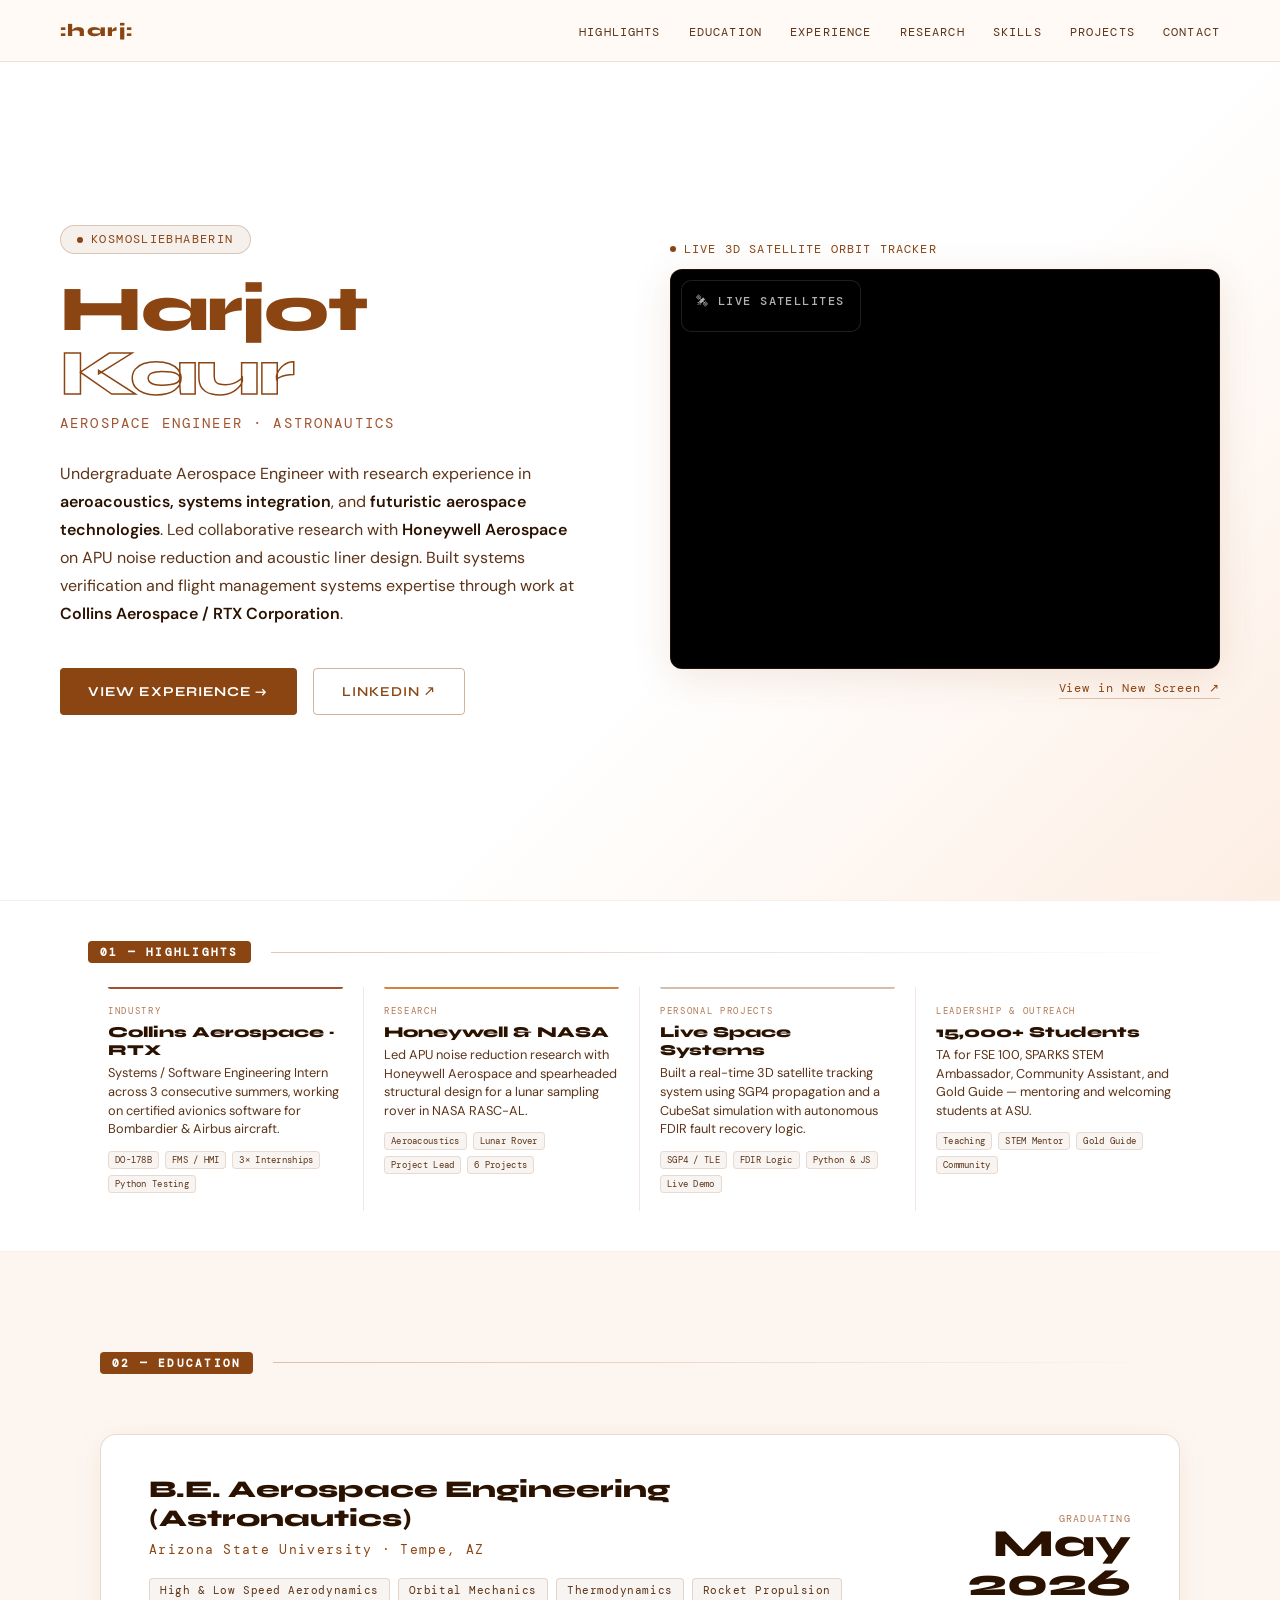
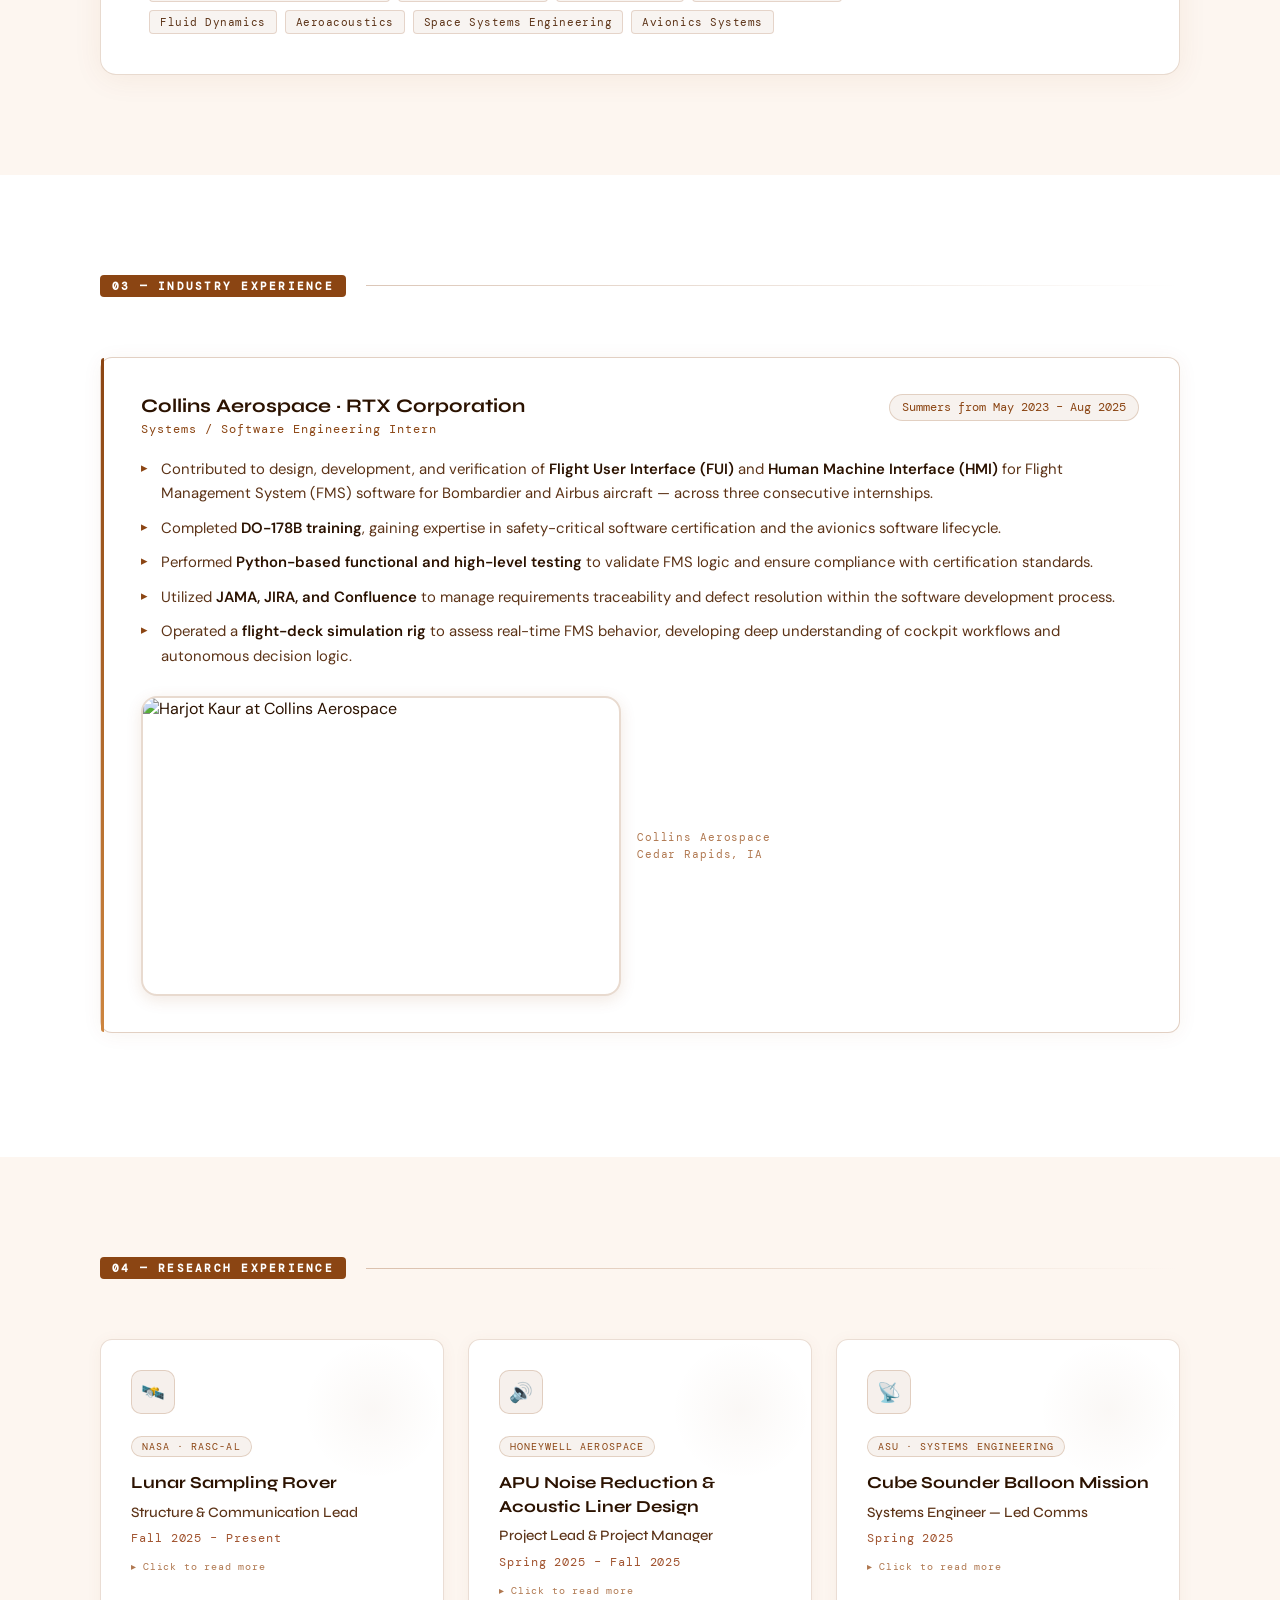
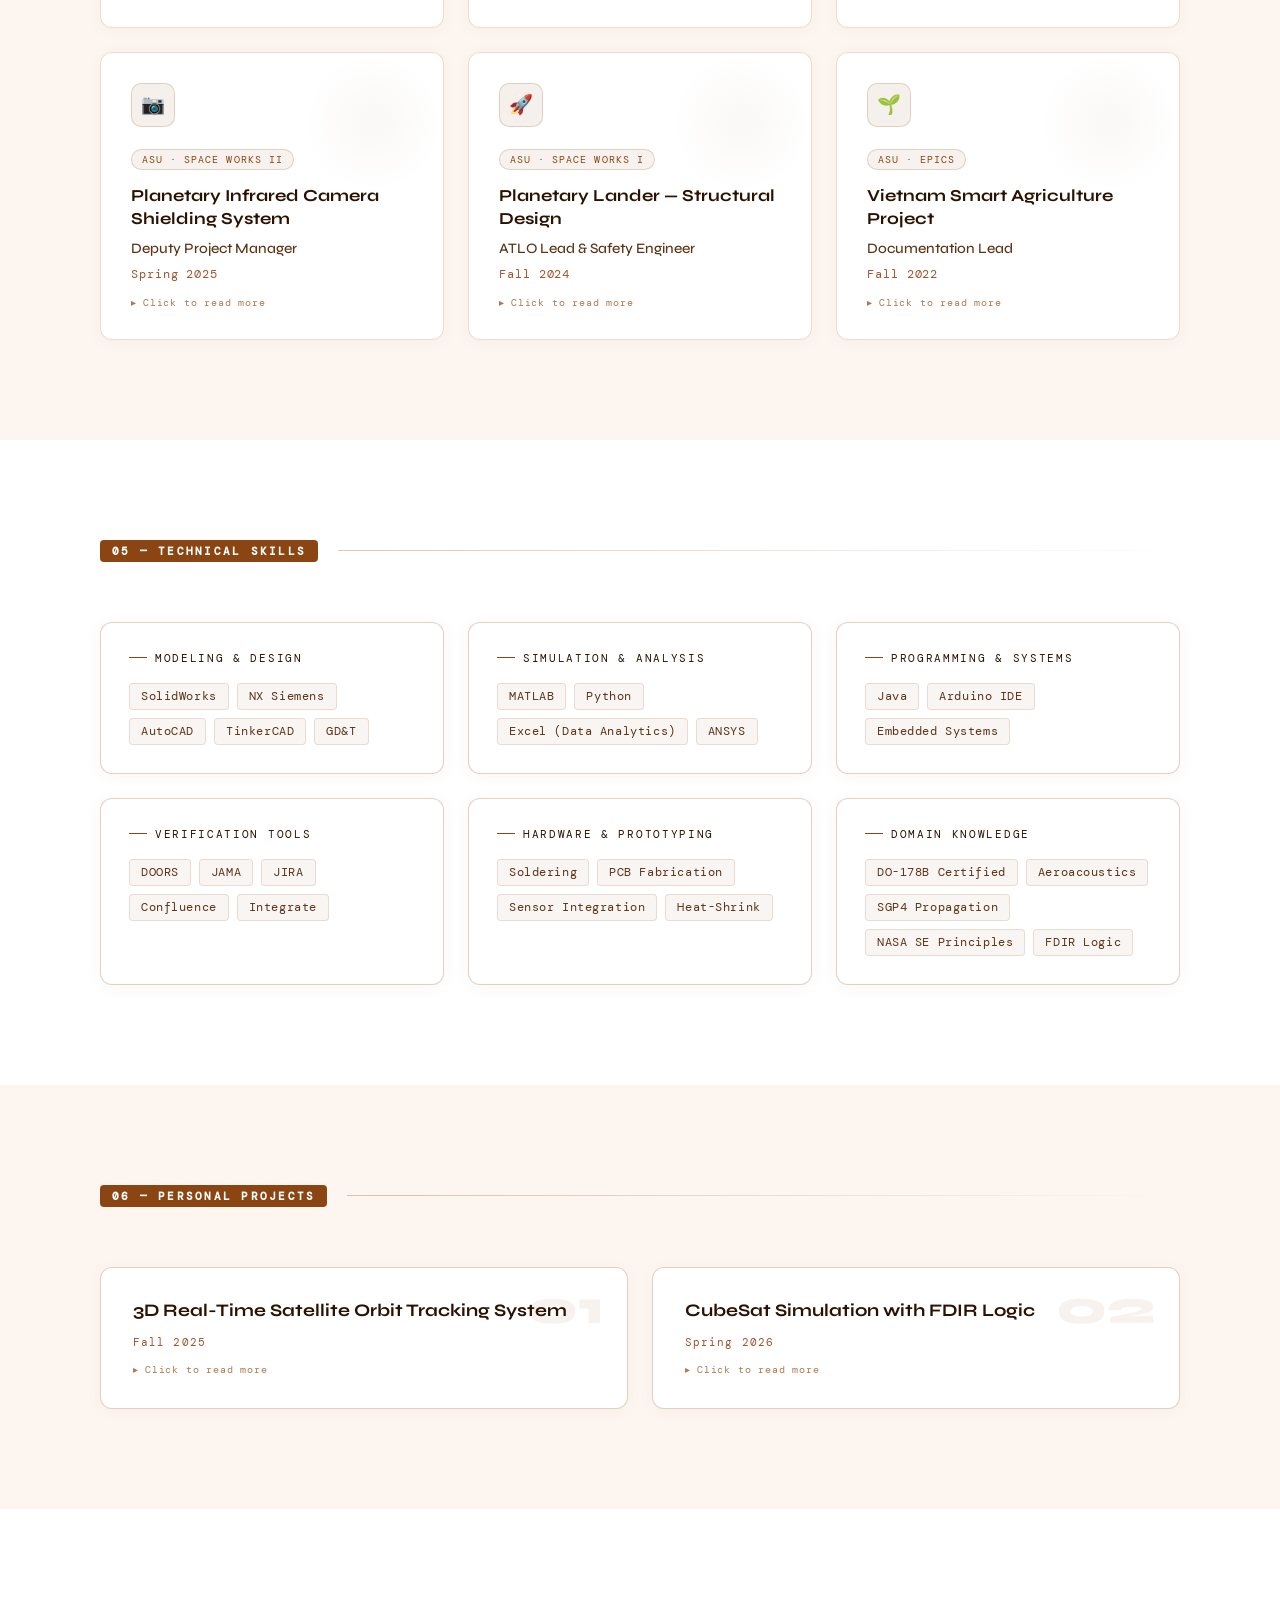
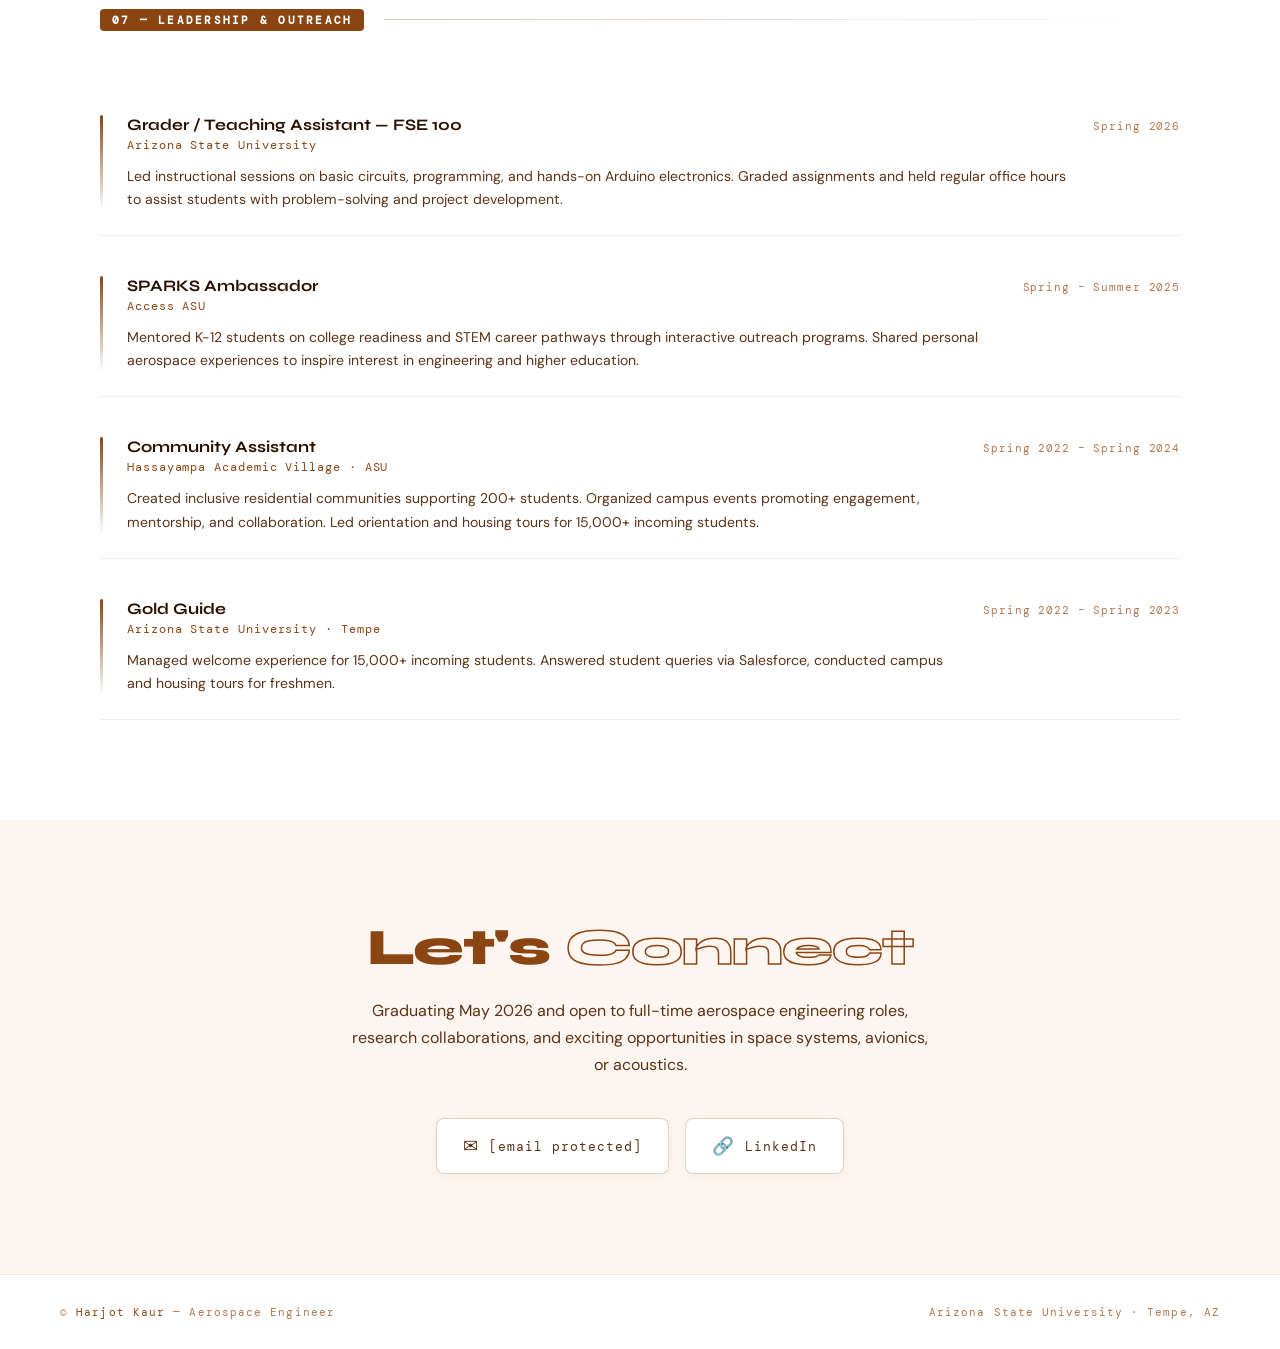
==== commit 0d220c22: "Update index.html" ====
--- a/index.html
+++ b/index.html
@@ -483,7 +483,7 @@
     .highlights-inner {
       max-width: 1200px;
       margin: 0 auto;
-      padding: 20px 20px;
+      padding: 40px 48px;
       display: grid;
       grid-template-columns: repeat(4, 1fr);
       gap: 0;
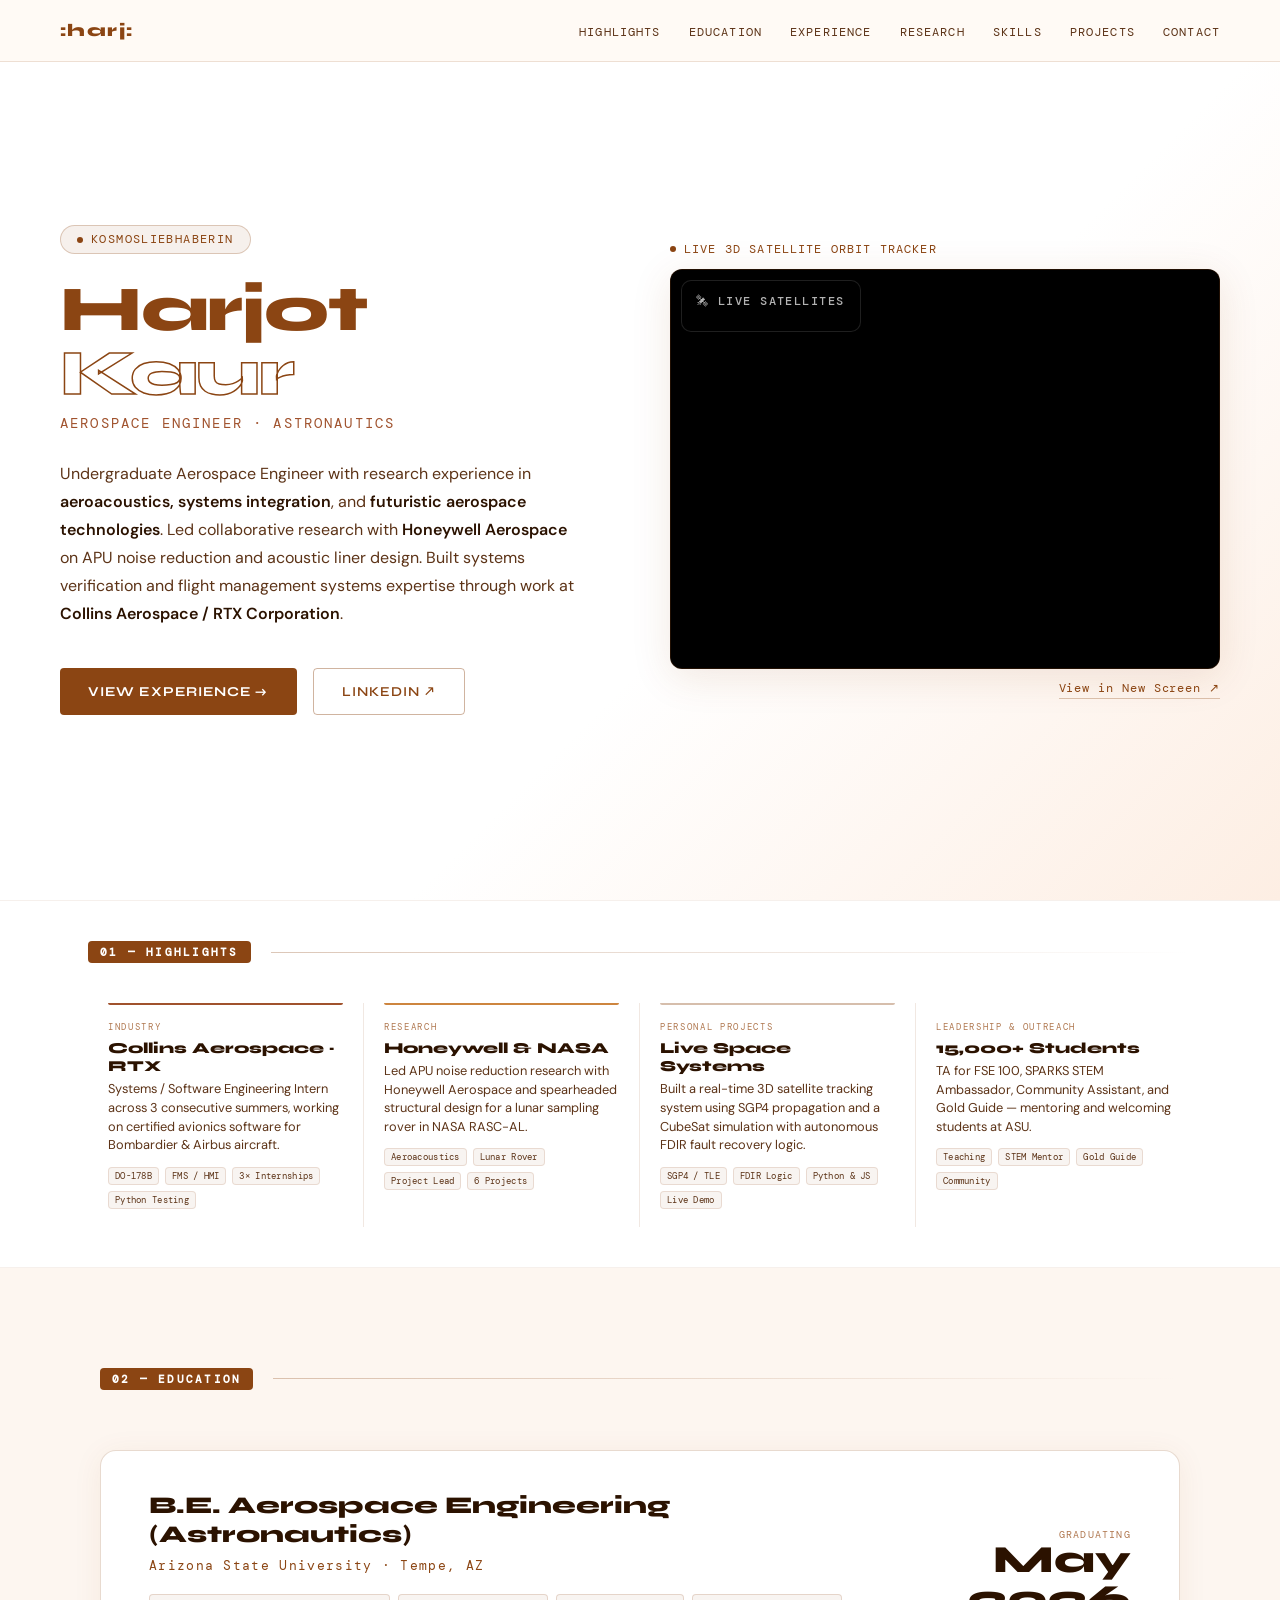
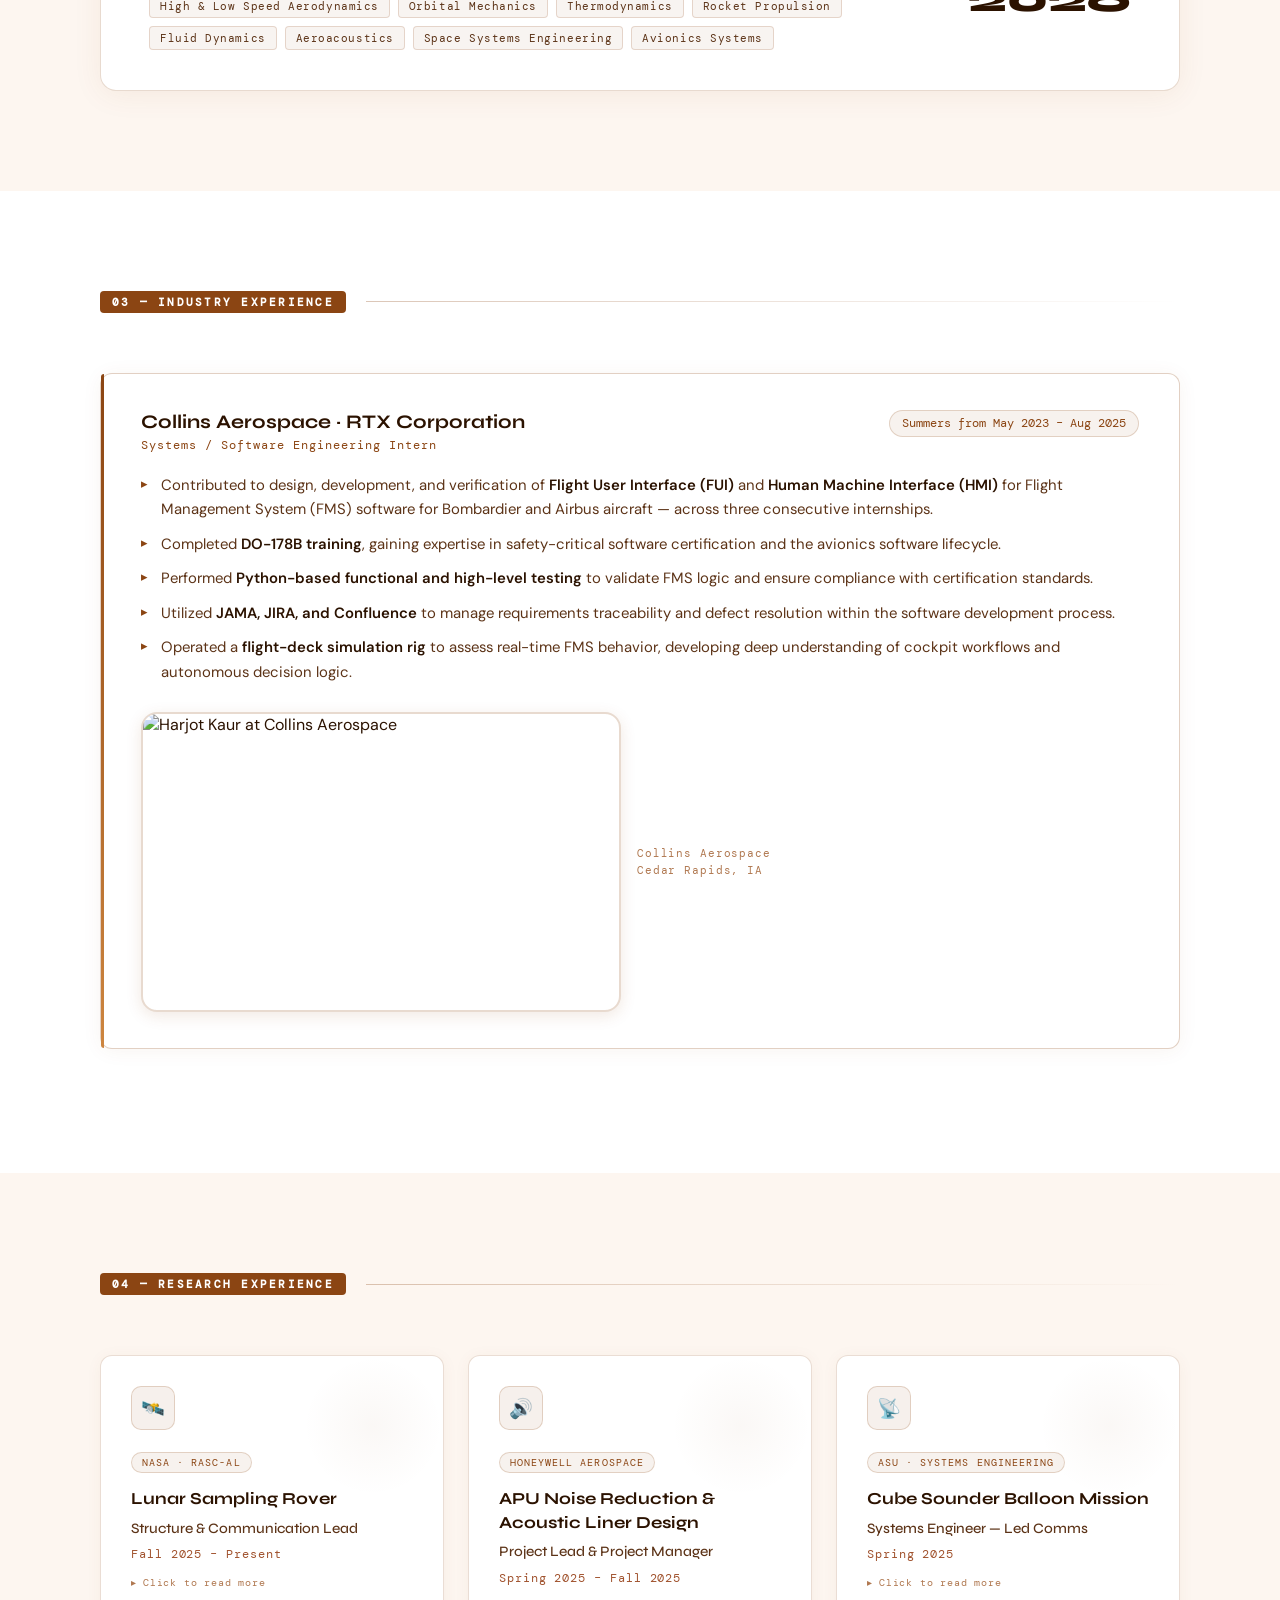
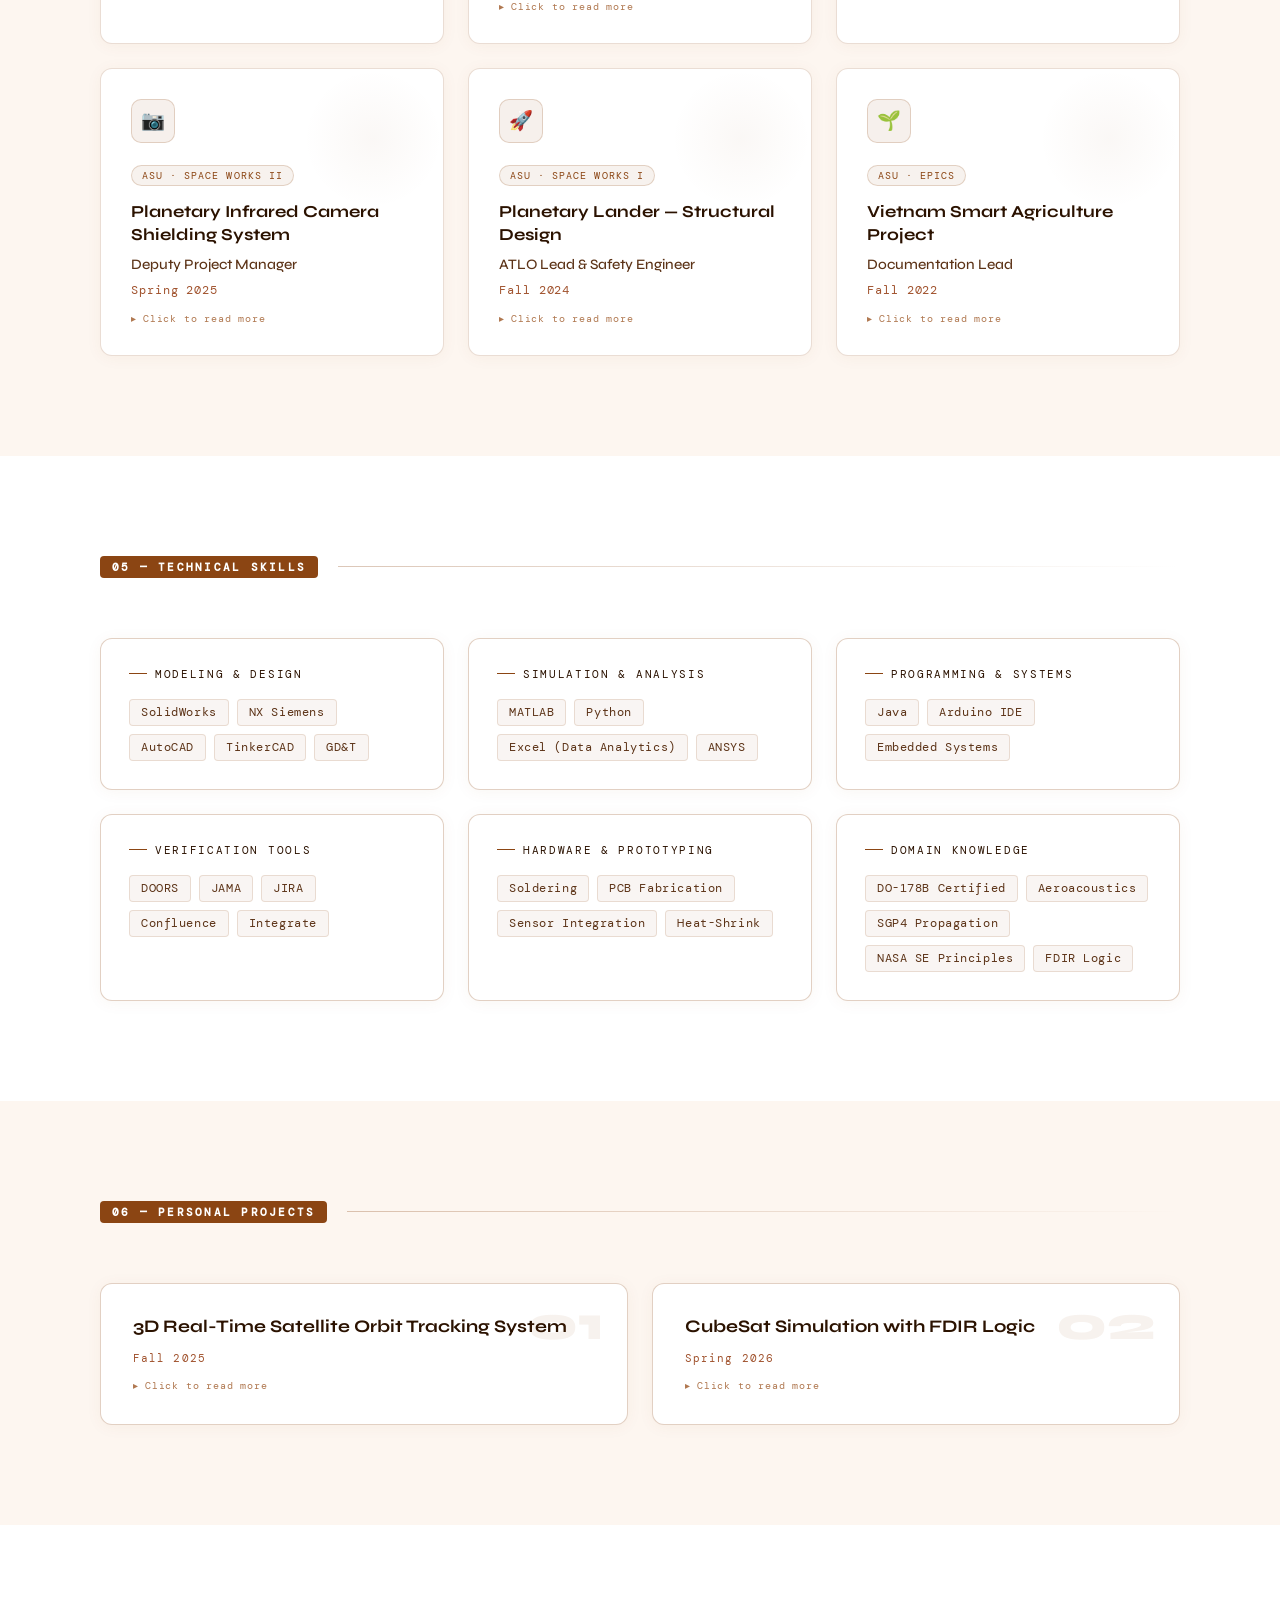
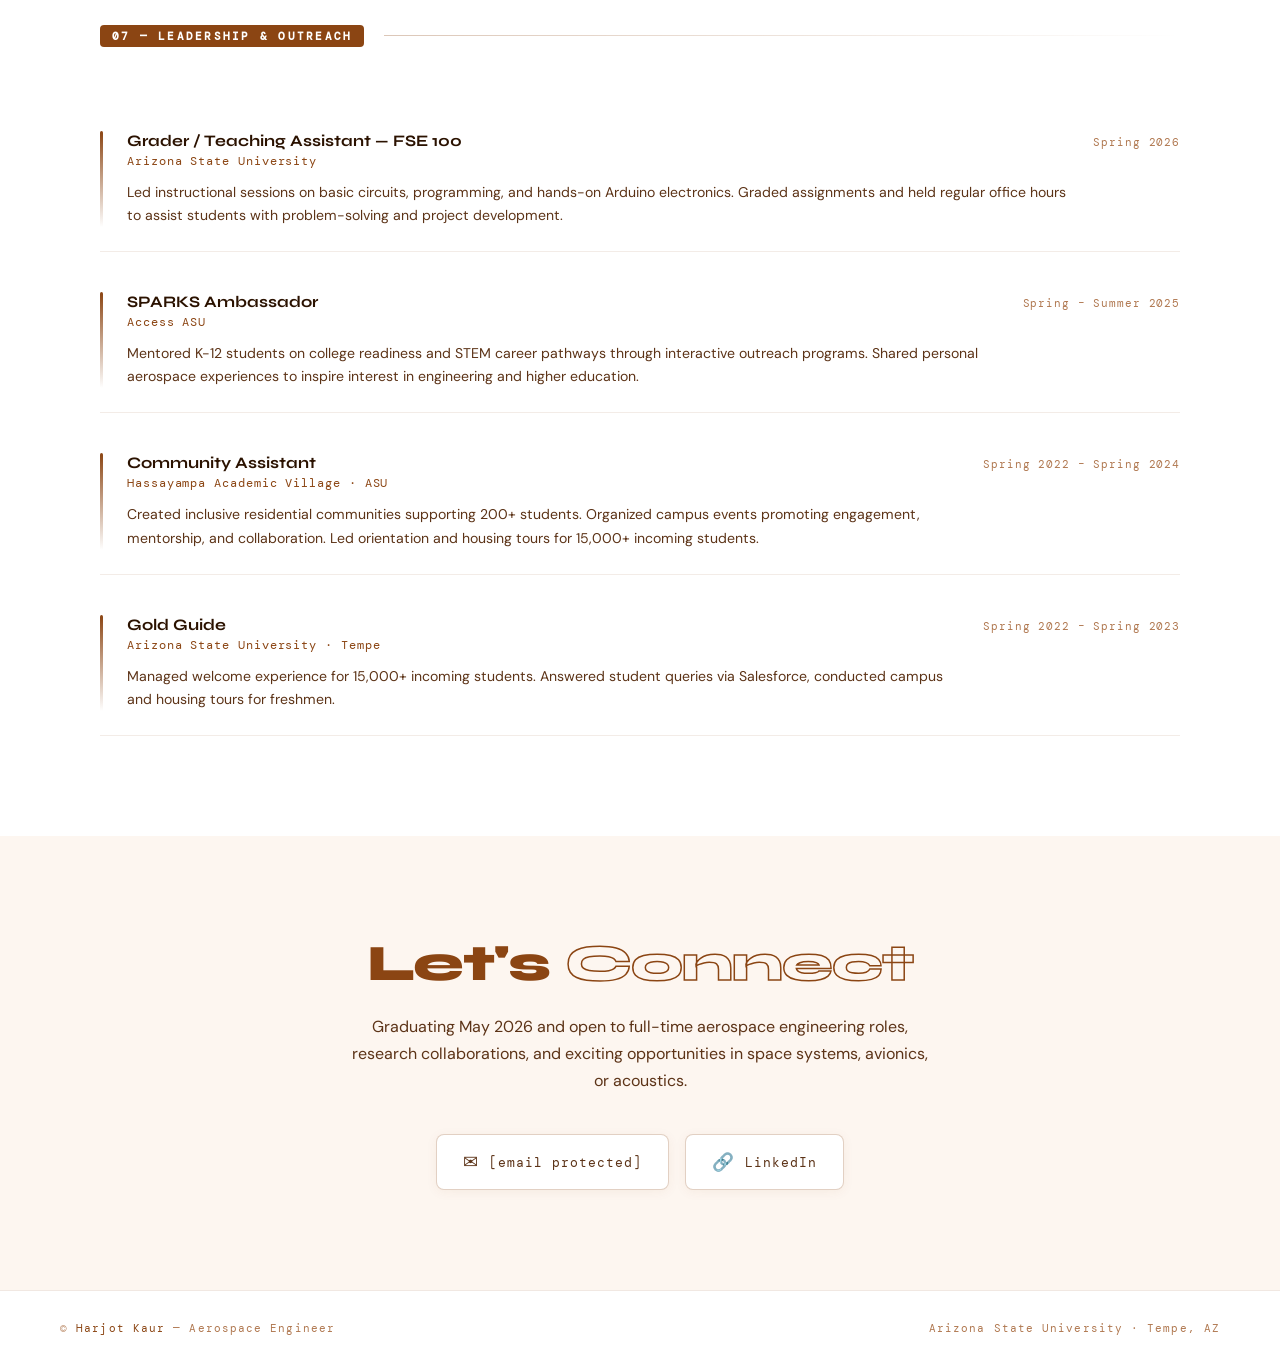
==== commit 348ab82d: "Update index.html" ====
--- a/index.html
+++ b/index.html
@@ -1512,7 +1512,7 @@
 <section id="highlights">
   <div class="highlights-inner">
 
-    <div class="section-header" style="grid-column: 1 / -1; margin-bottom: 24px;">
+    <div class="section-header" style="grid-column: 1 / -1; margin-bottom: 40px;">
       <span class="section-tag">01 — Highlights</span>
       <div class="section-line"></div>
     </div>
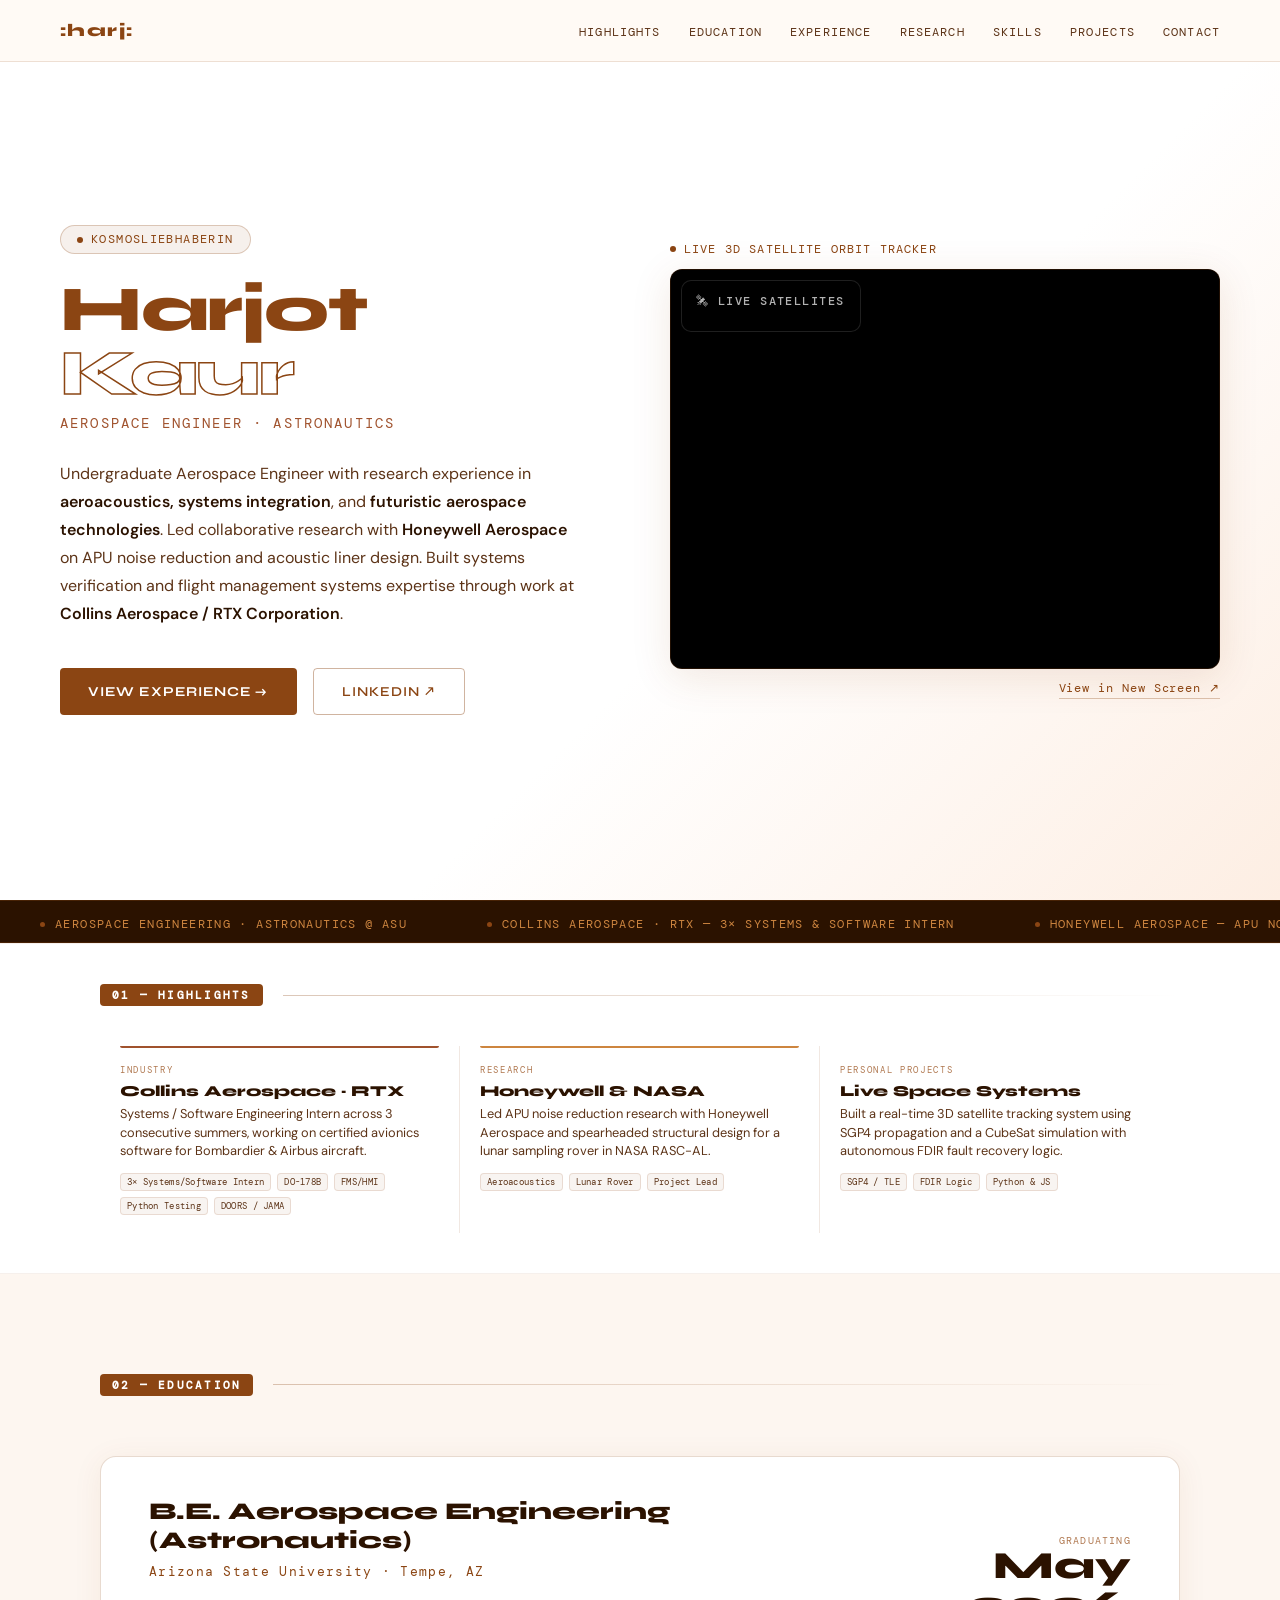
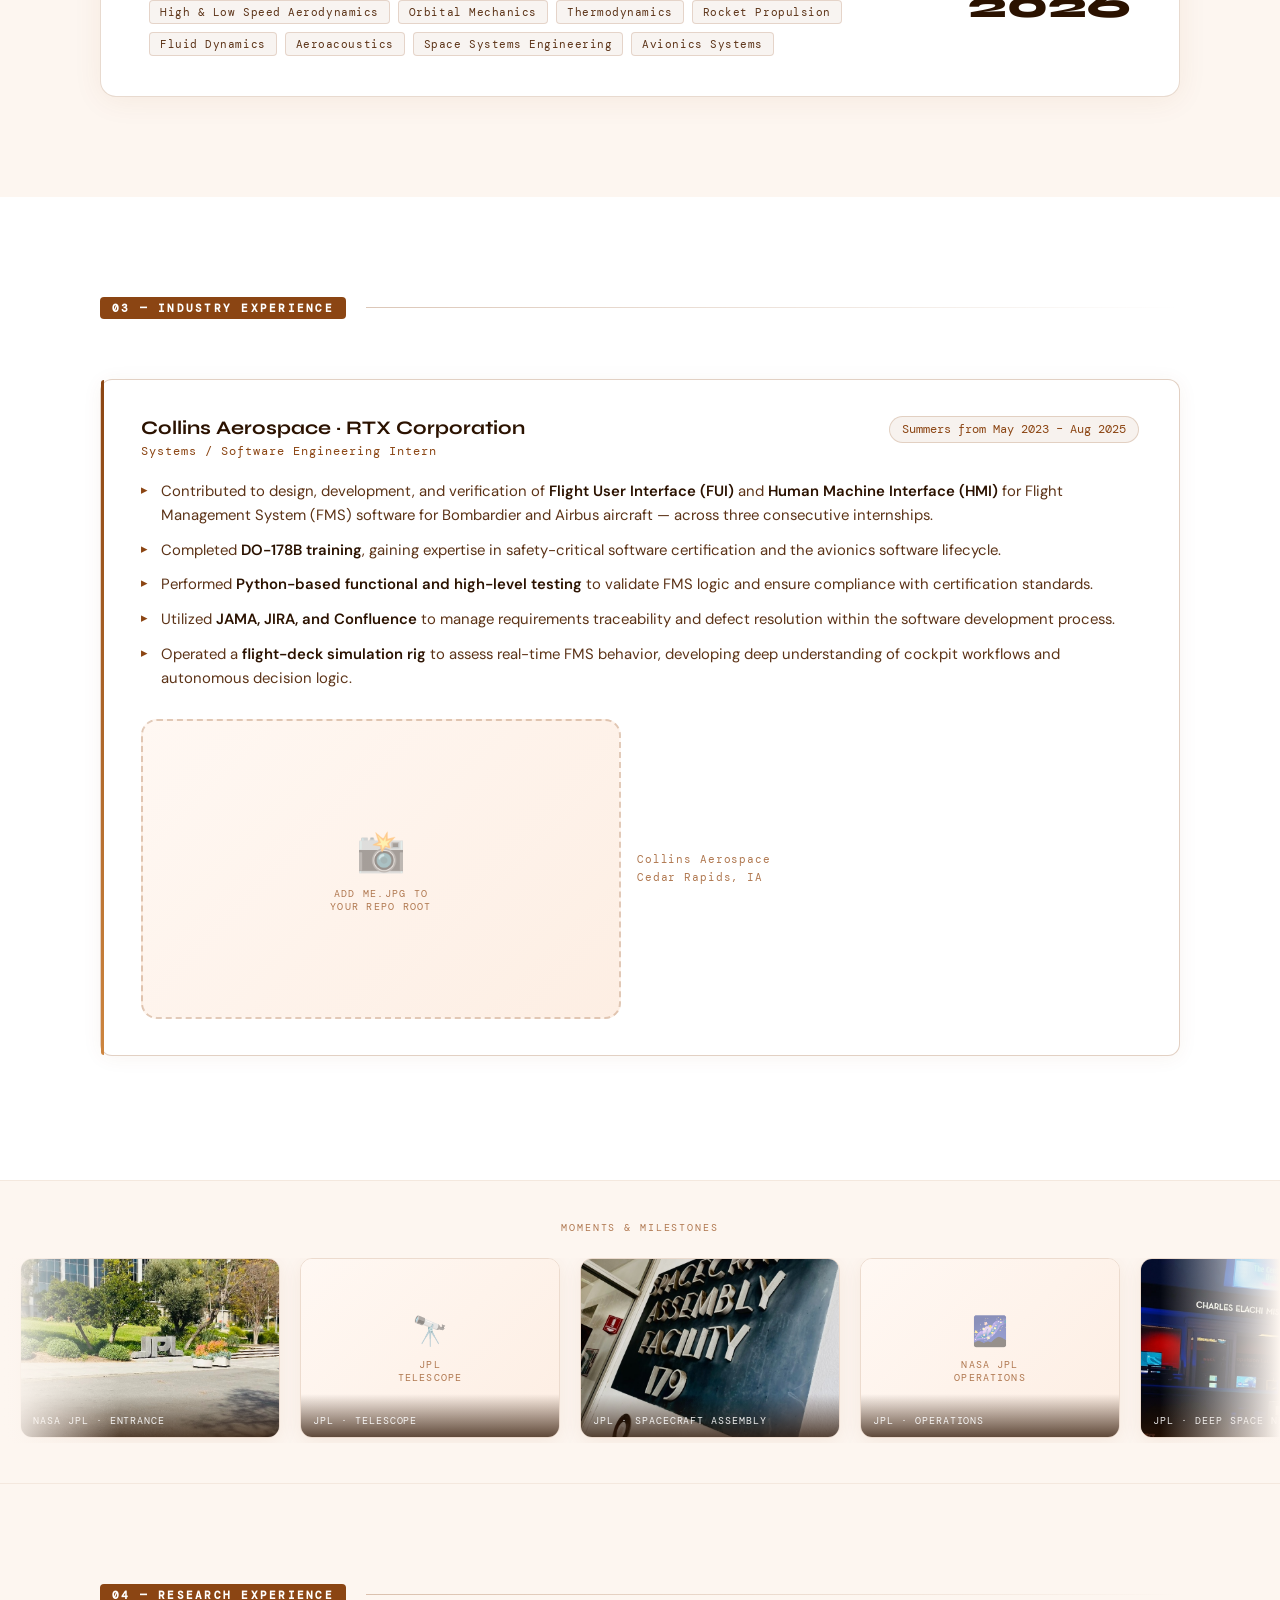
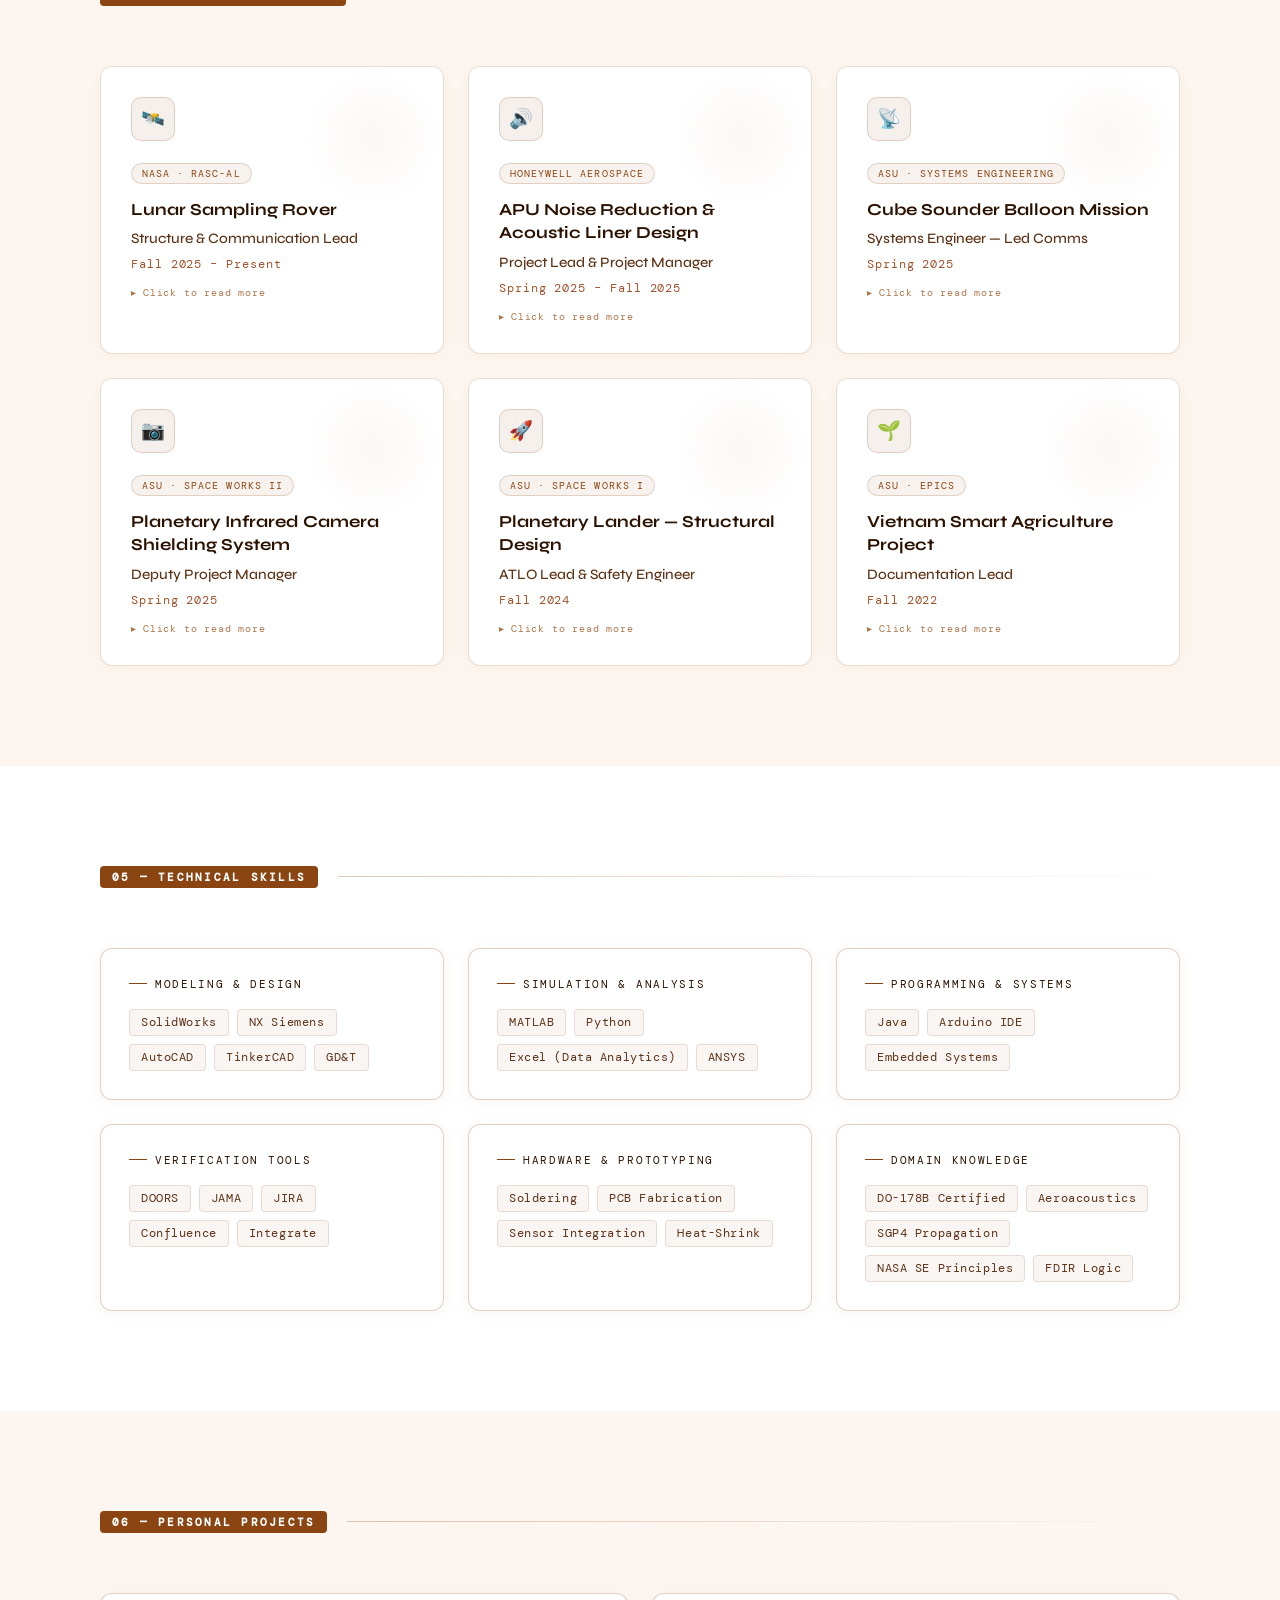
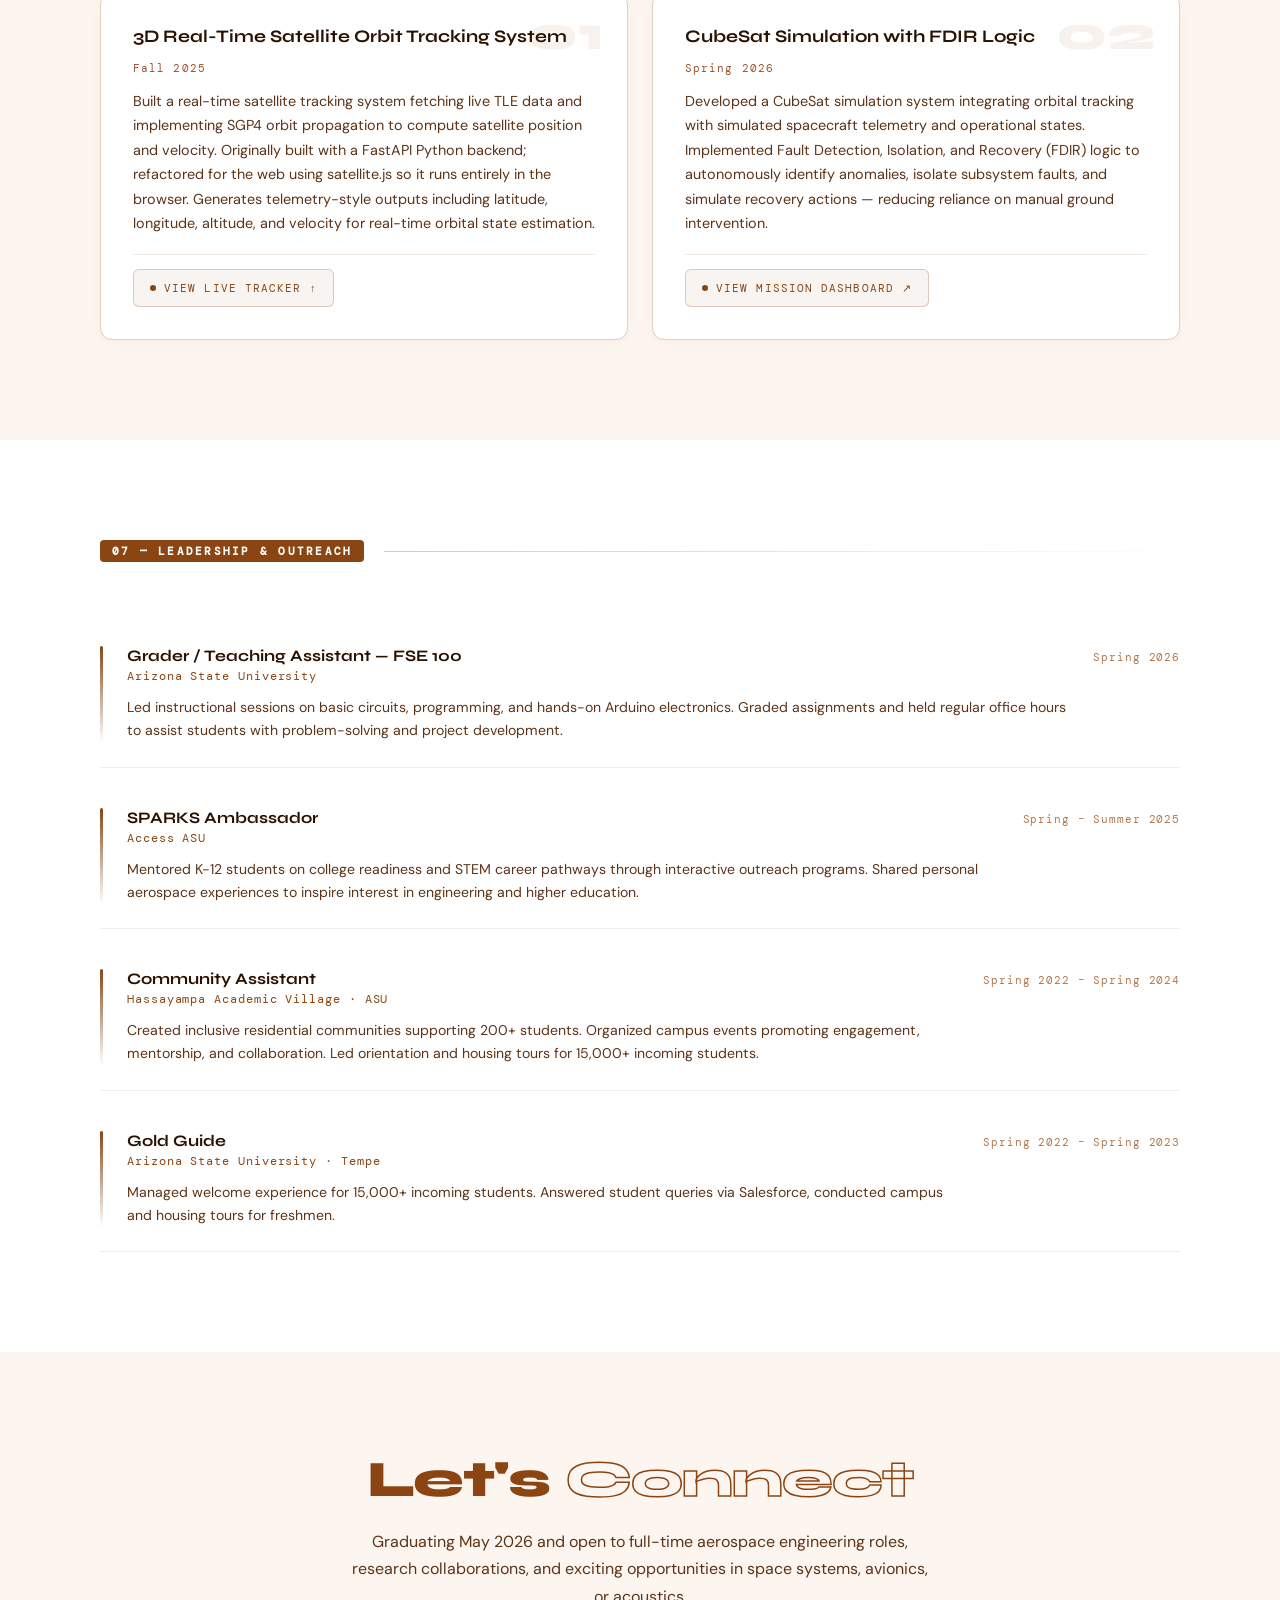
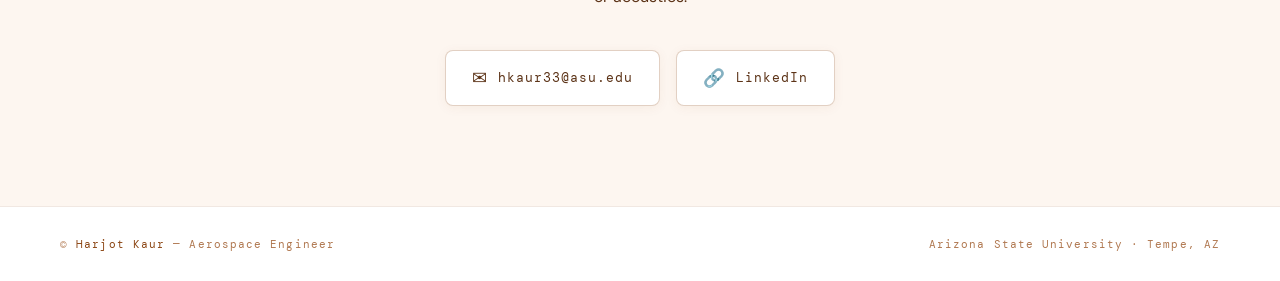
==== commit 9bf8a097: "Update index.html" ====
--- a/index.html
+++ b/index.html
@@ -12,22 +12,22 @@
   <style>
 
     /* ============================================================
-       COLOR VARIABLES — change your colors here in one place
+       COLOR VARIABLES
     ============================================================ */
     :root {
-      --bg:           #ffffff;       /* main background              */
-      --bg2:          #fdf6f0;       /* alternate section background */
-      --surface:      #fff8f3;       /* card background              */
-      --surface2:     #fdeee3;       /* card background variant      */
-      --accent:       #8b4513;       /* saddle brown — main color    */
-      --accent2:      #a0522d;       /* sienna — secondary           */
-      --accent3:      #cd853f;       /* tan — third accent           */
-      --text:         #2b1200;       /* primary text                 */
-      --text-muted:   #5c3317;       /* body / description text      */
-      --text-dim:     #b07850;       /* dates, labels, footer        */
-      --border:       rgba(139, 69, 19, 0.25);
-      --border2:      rgba(139, 69, 19, 0.18);
-      --glow:         rgba(139, 69, 19, 0.12);
+      --bg:         #ffffff;
+      --bg2:        #fdf6f0;
+      --surface:    #fff8f3;
+      --surface2:   #fdeee3;
+      --accent:     #8b4513;
+      --accent2:    #a0522d;
+      --accent3:    #cd853f;
+      --text:       #2b1200;
+      --text-muted: #5c3317;
+      --text-dim:   #b07850;
+      --border:     rgba(139, 69, 19, 0.25);
+      --border2:    rgba(139, 69, 19, 0.18);
+      --glow:       rgba(139, 69, 19, 0.12);
     }
 
 
@@ -66,6 +66,7 @@
       left: 0;
       pointer-events: none;
       z-index: 9999;
+      will-change: transform;
     }
 
     .cursor-ring {
@@ -79,12 +80,13 @@
       pointer-events: none;
       z-index: 9998;
       opacity: 0.5;
-      transition: all 0.18s cubic-bezier(0.25, 0.46, 0.45, 0.94);
+      will-change: transform;
+      transition: opacity 0.18s ease;
     }
 
 
     /* ============================================================
-       STAR FIELD CANVAS (background)
+       STAR CANVAS
     ============================================================ */
     canvas#stars {
       position: fixed;
@@ -92,13 +94,12 @@
       width: 100%;
       height: 100%;
       z-index: 0;
-      opacity: 1;
       pointer-events: none;
     }
 
 
     /* ============================================================
-       NAVIGATION BAR
+       NAVIGATION
     ============================================================ */
     nav {
       position: fixed;
@@ -141,7 +142,6 @@
       position: relative;
     }
 
-    /* underline slide-in on hover */
     .nav-links a::after {
       content: '';
       position: absolute;
@@ -162,7 +162,9 @@
     }
 
 
-    /* all sections sit above the canvas — must be block-level full width */
+    /* ============================================================
+       SECTION BASE
+    ============================================================ */
     section {
       position: relative;
       z-index: 1;
@@ -173,7 +175,7 @@
 
 
     /* ============================================================
-       HERO SECTION
+       HERO
     ============================================================ */
     #hero {
       min-height: 100vh;
@@ -195,7 +197,6 @@
       width: 100%;
     }
 
-    /* "Kosmosliebhaberin" pill badge */
     .hero-badge {
       display: inline-flex;
       align-items: center;
@@ -212,7 +213,6 @@
       margin-bottom: 24px;
     }
 
-    /* pulsing dot inside badge */
     .hero-badge .dot {
       width: 6px;
       height: 6px;
@@ -226,7 +226,6 @@
       50%       { opacity: 0.4; transform: scale(0.7); }
     }
 
-    /* tooltip appears when hovering over "Kosmosliebhaberin" */
     .badge-word {
       position: relative;
       cursor: default;
@@ -239,7 +238,7 @@
       left: 50%;
       transform: translateX(-50%) translateY(4px);
       background: var(--accent);
-      color: #ffffff;
+      color: #fff;
       font-family: 'DM Mono', monospace;
       font-size: 0.68rem;
       letter-spacing: 0.08em;
@@ -252,7 +251,6 @@
       z-index: 200;
     }
 
-    /* small downward arrow under tooltip */
     .badge-word::before {
       content: '';
       position: absolute;
@@ -276,7 +274,6 @@
       opacity: 1;
     }
 
-    /* large name */
     .hero-name {
       font-family: 'Syne', sans-serif;
       font-weight: 800;
@@ -287,7 +284,6 @@
       margin-bottom: 8px;
     }
 
-    /* "Kaur" — outlined/stroke style */
     .hero-name .accent-line {
       display: block;
       color: transparent;
@@ -322,13 +318,12 @@
       flex-wrap: wrap;
     }
 
-    /* solid saddle brown button */
     .btn-primary {
       display: inline-flex;
       align-items: center;
       gap: 10px;
       background: var(--accent);
-      color: #ffffff;
+      color: #fff;
       padding: 14px 28px;
       border-radius: 4px;
       font-family: 'Syne', sans-serif;
@@ -346,7 +341,6 @@
       box-shadow: 0 12px 40px rgba(139, 69, 19, 0.25);
     }
 
-    /* outline button */
     .btn-secondary {
       display: inline-flex;
       align-items: center;
@@ -369,10 +363,6 @@
       transform: translateY(-2px);
     }
 
-
-    /* ============================================================
-       SATELLITE TRACKER EMBED (hero right side)
-    ============================================================ */
     .hero-visual {
       position: relative;
       display: flex;
@@ -443,11 +433,10 @@
       margin-bottom: 60px;
     }
 
-    /* e.g. "02 — Education" brown pill */
     .section-tag {
       font-family: 'DM Mono', monospace;
       font-size: 0.7rem;
-      color: #ffffff;
+      color: #fff;
       letter-spacing: 0.2em;
       text-transform: uppercase;
       font-weight: 700;
@@ -457,7 +446,6 @@
       white-space: nowrap;
     }
 
-    /* horizontal fading line after section tag */
     .section-line {
       flex: 1;
       height: 1px;
@@ -466,9 +454,57 @@
 
 
     /* ============================================================
+       TICKER STRIP
+    ============================================================ */
+    #ticker {
+      background: var(--text);
+      overflow: hidden;
+      white-space: nowrap;
+      padding: 10px 0;
+      position: relative;
+      z-index: 2;
+      border-top: 1px solid rgba(139, 69, 19, 0.3);
+      border-bottom: 1px solid rgba(139, 69, 19, 0.3);
+    }
+
+    .ticker-track {
+      display: inline-flex;
+      animation: ticker-scroll 40s linear infinite;
+    }
+
+    .ticker-track:hover {
+      animation-play-state: paused;
+    }
+
+    @keyframes ticker-scroll {
+      0%   { transform: translateX(0); }
+      100% { transform: translateX(-50%); }
+    }
+
+    .ticker-item {
+      display: inline-flex;
+      align-items: center;
+      gap: 10px;
+      font-family: 'DM Mono', monospace;
+      font-size: 0.72rem;
+      color: var(--accent3);
+      letter-spacing: 0.12em;
+      text-transform: uppercase;
+      padding: 0 40px;
+      white-space: nowrap;
+    }
+
+    .ticker-dot {
+      width: 5px;
+      height: 5px;
+      background: var(--accent);
+      border-radius: 50%;
+      flex-shrink: 0;
+    }
+
+
+    /* ============================================================
        HIGHLIGHTS STRIP
-       Sits between hero and education.
-       Shows key partnerships and accomplishments at a glance.
     ============================================================ */
     #highlights {
       background: var(--bg);
@@ -483,13 +519,12 @@
     .highlights-inner {
       max-width: 1200px;
       margin: 0 auto;
-      padding: 40px 48px;
+      padding: 40px 60px;
       display: grid;
-      grid-template-columns: repeat(4, 1fr);
+      grid-template-columns: repeat(3, 1fr);
       gap: 0;
     }
 
-    /* each card — divider lines between them via border-right */
     .highlight-card {
       padding: 18px 20px;
       border-right: 1px solid rgba(139, 69, 19, 0.12);
@@ -505,7 +540,6 @@
       background: var(--surface);
     }
 
-    /* colored top-edge accent bar — each card gets its own shade */
     .highlight-card::before {
       content: '';
       position: absolute;
@@ -519,9 +553,7 @@
     .highlight-card:nth-child(1)::before { background: var(--accent); }
     .highlight-card:nth-child(2)::before { background: var(--accent2); }
     .highlight-card:nth-child(3)::before { background: var(--accent3); }
-    .highlight-card:nth-child(4)::before { background: rgba(139, 69, 19, 0.35); }
-
-    /* category label e.g. "Industry" */
+
     .hl-label {
       font-family: 'DM Mono', monospace;
       font-size: 0.58rem;
@@ -531,7 +563,6 @@
       margin-bottom: 6px;
     }
 
-    /* main bold title */
     .hl-title {
       font-family: 'Syne', sans-serif;
       font-weight: 800;
@@ -541,7 +572,6 @@
       margin-bottom: 5px;
     }
 
-    /* subtitle */
     .hl-sub {
       font-size: 0.80rem;
       color: var(--text-muted);
@@ -549,7 +579,6 @@
       margin-bottom: 12px;
     }
 
-    /* small keyword tags at the bottom */
     .hl-tags {
       display: flex;
       flex-wrap: wrap;
@@ -567,29 +596,139 @@
       letter-spacing: 0.03em;
     }
 
-    /* responsive: 2 columns on medium screens */
-    @media (max-width: 900px) {
-      .highlights-inner {
-        grid-template-columns: repeat(2, 1fr);
-      }
-
-      .highlight-card:nth-child(2) {
-        border-right: none;
-      }
-
-      .highlight-card:nth-child(3) {
-        border-right: 1px solid rgba(139, 69, 19, 0.12);
-        border-top: 1px solid rgba(139, 69, 19, 0.12);
-      }
-
-      .highlight-card:nth-child(4) {
-        border-top: 1px solid rgba(139, 69, 19, 0.12);
-      }
-    }
-
 
     /* ============================================================
-       EDUCATION SECTION
+       PHOTO GALLERY — horizontal auto-scrolling strip
+    ============================================================ */
+    #photo-gallery {
+      background: var(--bg2);
+      overflow: hidden;
+      padding: 40px 0;
+      border-top: 1px solid rgba(139, 69, 19, 0.08);
+      border-bottom: 1px solid rgba(139, 69, 19, 0.08);
+      position: relative;
+      z-index: 1;
+    }
+
+    .gallery-label {
+      font-family: 'DM Mono', monospace;
+      font-size: 0.65rem;
+      color: var(--text-dim);
+      letter-spacing: 0.18em;
+      text-transform: uppercase;
+      text-align: center;
+      margin-bottom: 24px;
+    }
+
+    .gallery-track-wrap {
+      overflow: hidden;
+      position: relative;
+    }
+
+    .gallery-track-wrap::before,
+    .gallery-track-wrap::after {
+      content: '';
+      position: absolute;
+      top: 0;
+      bottom: 0;
+      width: 120px;
+      z-index: 2;
+      pointer-events: none;
+    }
+
+    .gallery-track-wrap::before {
+      left: 0;
+      background: linear-gradient(to right, var(--bg2), transparent);
+    }
+
+    .gallery-track-wrap::after {
+      right: 0;
+      background: linear-gradient(to left, var(--bg2), transparent);
+    }
+
+    .gallery-track {
+      display: inline-flex;
+      gap: 20px;
+      padding: 0 20px;
+      animation: gallery-scroll 30s linear infinite;
+    }
+
+    .gallery-track:hover {
+      animation-play-state: paused;
+    }
+
+    @keyframes gallery-scroll {
+      0%   { transform: translateX(0); }
+      100% { transform: translateX(-50%); }
+    }
+
+    .gallery-item {
+      flex-shrink: 0;
+      width: 260px;
+      height: 180px;
+      border-radius: 12px;
+      overflow: hidden;
+      border: 1px solid rgba(139, 69, 19, 0.15);
+      box-shadow: 0 4px 20px rgba(139, 69, 19, 0.08);
+      position: relative;
+      transition: transform 0.3s ease, box-shadow 0.3s ease;
+    }
+
+    .gallery-item:hover {
+      transform: translateY(-4px) scale(1.02);
+      box-shadow: 0 12px 40px rgba(139, 69, 19, 0.15);
+    }
+
+    .gallery-item img {
+      width: 100%;
+      height: 100%;
+      object-fit: cover;
+      display: block;
+    }
+
+    .gallery-placeholder {
+      width: 100%;
+      height: 100%;
+      background: linear-gradient(135deg, var(--surface), var(--surface2));
+      display: flex;
+      flex-direction: column;
+      align-items: center;
+      justify-content: center;
+      gap: 8px;
+    }
+
+    .gallery-placeholder-icon {
+      font-size: 1.8rem;
+      opacity: 0.5;
+    }
+
+    .gallery-placeholder-text {
+      font-family: 'DM Mono', monospace;
+      font-size: 0.6rem;
+      color: var(--text-dim);
+      letter-spacing: 0.12em;
+      text-transform: uppercase;
+      text-align: center;
+      padding: 0 12px;
+    }
+
+    .gallery-caption {
+      position: absolute;
+      bottom: 0;
+      left: 0;
+      right: 0;
+      background: linear-gradient(to top, rgba(43, 18, 0, 0.75), transparent);
+      padding: 20px 12px 10px;
+      font-family: 'DM Mono', monospace;
+      font-size: 0.6rem;
+      color: rgba(255, 255, 255, 0.9);
+      letter-spacing: 0.1em;
+      text-transform: uppercase;
+    }
+
+
+    /* ============================================================
+       EDUCATION
     ============================================================ */
     #education {
       background: var(--bg2);
@@ -598,7 +737,7 @@
     }
 
     .edu-card {
-      background: #ffffff;
+      background: #fff;
       border: 1px solid rgba(139, 69, 19, 0.2);
       border-radius: 16px;
       padding: 40px 48px;
@@ -631,7 +770,6 @@
       gap: 8px;
     }
 
-    /* each course/subject chip */
     .edu-chip {
       font-family: 'DM Mono', monospace;
       font-size: 0.68rem;
@@ -647,7 +785,6 @@
       text-align: right;
     }
 
-    /* large "May 2026" date */
     .edu-grad-date {
       font-family: 'Syne', sans-serif;
       font-weight: 800;
@@ -667,7 +804,7 @@
 
 
     /* ============================================================
-       EXPERIENCE SECTION
+       EXPERIENCE
     ============================================================ */
     #experience {
       background: var(--bg);
@@ -679,7 +816,7 @@
       border: 1px solid var(--border);
       border-radius: 12px;
       padding: 36px 40px;
-      background: #ffffff;
+      background: #fff;
       position: relative;
       overflow: visible;
       transition: all 0.3s ease;
@@ -687,7 +824,6 @@
       box-shadow: 0 2px 20px rgba(139, 69, 19, 0.06);
     }
 
-    /* left accent stripe */
     .exp-card::before {
       content: '';
       position: absolute;
@@ -729,7 +865,6 @@
       margin-top: 4px;
     }
 
-    /* date pill on the right */
     .exp-period {
       font-family: 'DM Mono', monospace;
       font-size: 0.72rem;
@@ -755,7 +890,6 @@
       line-height: 1.65;
     }
 
-    /* brown arrow bullet */
     .exp-points li::before {
       content: '▸';
       position: absolute;
@@ -769,7 +903,6 @@
       font-weight: 600;
     }
 
-    /* photo inside experience card */
     .exp-photo-wrapper {
       margin-top: 28px;
       display: flex;
@@ -790,6 +923,34 @@
       flex-shrink: 0;
     }
 
+    .exp-photo-placeholder {
+      width: 480px;
+      height: 300px;
+      border-radius: 16px;
+      border: 2px dashed rgba(139, 69, 19, 0.25);
+      background: linear-gradient(135deg, var(--surface), var(--surface2));
+      display: flex;
+      flex-direction: column;
+      align-items: center;
+      justify-content: center;
+      gap: 10px;
+      flex-shrink: 0;
+    }
+
+    .exp-photo-placeholder-icon {
+      font-size: 2.5rem;
+      opacity: 0.4;
+    }
+
+    .exp-photo-placeholder-text {
+      font-family: 'DM Mono', monospace;
+      font-size: 0.65rem;
+      color: var(--text-dim);
+      letter-spacing: 0.12em;
+      text-transform: uppercase;
+      text-align: center;
+    }
+
     .exp-photo-caption {
       font-family: 'DM Mono', monospace;
       font-size: 0.68rem;
@@ -800,9 +961,7 @@
 
 
     /* ============================================================
-       RESEARCH SECTION — INTERACTIVE CLICK-TO-EXPAND
-       Default: emoji, title, tag, role, date
-       Click: description slides open
+       RESEARCH — click-to-expand
     ============================================================ */
     #research {
       background: var(--bg2);
@@ -816,9 +975,8 @@
       gap: 24px;
     }
 
-    /* card is clickable */
     .research-card {
-      background: #ffffff;
+      background: #fff;
       border: 1px solid var(--border2);
       border-radius: 12px;
       padding: 30px;
@@ -829,7 +987,6 @@
       box-shadow: 0 2px 16px rgba(139, 69, 19, 0.05);
     }
 
-    /* subtle corner glow */
     .research-card::after {
       content: '';
       position: absolute;
@@ -847,14 +1004,12 @@
       box-shadow: 0 16px 40px rgba(139, 69, 19, 0.1);
     }
 
-    /* card stays flat when open */
     .research-card.open {
       border-color: rgba(139, 69, 19, 0.4);
       box-shadow: 0 12px 40px rgba(139, 69, 19, 0.12);
       transform: translateY(0);
     }
 
-    /* emoji icon box */
     .research-icon {
       width: 44px;
       height: 44px;
@@ -868,7 +1023,6 @@
       margin-bottom: 20px;
     }
 
-    /* affiliation capsule e.g. "NASA · RASC-AL" */
     .research-tag {
       display: inline-block;
       font-family: 'DM Mono', monospace;
@@ -909,7 +1063,6 @@
       margin-bottom: 0;
     }
 
-    /* "▸ Click to read more" hint */
     .research-hint {
       font-family: 'DM Mono', monospace;
       font-size: 0.65rem;
@@ -922,14 +1075,12 @@
       transition: color 0.2s;
     }
 
-    /* arrow before hint text */
     .research-hint::before {
       content: '▸';
       font-size: 0.6rem;
       transition: transform 0.3s ease;
     }
 
-    /* arrow rotates 90° when card is open */
     .research-card.open .research-hint::before {
       transform: rotate(90deg);
     }
@@ -938,7 +1089,6 @@
       color: var(--accent);
     }
 
-    /* description — collapsed by default, expands on click */
     .research-desc {
       font-size: 0.88rem;
       line-height: 1.7;
@@ -963,7 +1113,7 @@
 
 
     /* ============================================================
-       SKILLS SECTION
+       SKILLS
     ============================================================ */
     #skills {
       background: var(--bg);
@@ -978,7 +1128,7 @@
     }
 
     .skill-group {
-      background: #ffffff;
+      background: #fff;
       border: 1px solid var(--border);
       border-radius: 12px;
       padding: 28px;
@@ -991,7 +1141,6 @@
       box-shadow: 0 8px 30px rgba(139, 69, 19, 0.1);
     }
 
-    /* category heading e.g. "Modeling & Design" */
     .skill-group-title {
       font-family: 'DM Mono', monospace;
       font-size: 0.7rem;
@@ -1004,7 +1153,6 @@
       gap: 8px;
     }
 
-    /* short line before category title */
     .skill-group-title::before {
       content: '';
       width: 18px;
@@ -1018,7 +1166,6 @@
       gap: 8px;
     }
 
-    /* individual skill pill — no hover color change */
     .skill-tag {
       font-family: 'DM Mono', monospace;
       font-size: 0.72rem;
@@ -1032,8 +1179,7 @@
 
 
     /* ============================================================
-       PROJECTS SECTION — INTERACTIVE CLICK-TO-EXPAND
-       Same interaction pattern as research cards
+       PROJECTS
     ============================================================ */
     #projects {
       background: var(--bg2);
@@ -1047,15 +1193,13 @@
       gap: 24px;
     }
 
-    /* clickable project card */
     .project-card {
-      background: #ffffff;
+      background: #fff;
       border: 1px solid var(--border);
       border-radius: 12px;
       padding: 32px;
       position: relative;
       overflow: hidden;
-      cursor: pointer;
       transition: border-color 0.3s ease, box-shadow 0.3s ease, transform 0.3s ease;
       box-shadow: 0 2px 16px rgba(139, 69, 19, 0.05);
     }
@@ -1066,14 +1210,6 @@
       box-shadow: 0 16px 40px rgba(139, 69, 19, 0.1);
     }
 
-    /* stays flat when open */
-    .project-card.open {
-      border-color: rgba(139, 69, 19, 0.4);
-      box-shadow: 0 12px 40px rgba(139, 69, 19, 0.12);
-      transform: translateY(0);
-    }
-
-    /* large faded number in the corner */
     .project-num {
       font-family: 'Syne', sans-serif;
       font-weight: 800;
@@ -1102,53 +1238,13 @@
       margin-bottom: 14px;
     }
 
-    /* "▸ Click to read more" hint */
-    .project-hint {
-      font-family: 'DM Mono', monospace;
-      font-size: 0.65rem;
-      color: var(--text-dim);
-      letter-spacing: 0.08em;
-      margin-top: 4px;
-      display: flex;
-      align-items: center;
-      gap: 6px;
-      transition: color 0.2s;
-    }
-
-    .project-hint::before {
-      content: '▸';
-      font-size: 0.6rem;
-      transition: transform 0.3s ease;
-    }
-
-    /* arrow rotates when open */
-    .project-card.open .project-hint::before {
-      transform: rotate(90deg);
-    }
-
-    .project-card.open .project-hint {
-      color: var(--accent);
-    }
-
-    /* description — collapsed by default, expands on click */
     .project-desc {
       font-size: 0.9rem;
       color: var(--text-muted);
       line-height: 1.7;
-      max-height: 0;
-      overflow: hidden;
-      opacity: 0;
-      margin-top: 0;
-      transition: max-height 0.45s ease, opacity 0.35s ease, margin-top 0.3s ease;
-    }
-
-    .project-card.open .project-desc {
-      max-height: 400px;
-      opacity: 1;
       margin-top: 14px;
     }
 
-    /* ── Live link inside expanded project card ── */
     .project-live-divider {
       width: 100%;
       height: 1px;
@@ -1177,7 +1273,7 @@
     .project-live-link:hover {
       background: var(--accent);
       border-color: var(--accent);
-      color: #ffffff;
+      color: #fff;
       transform: translateY(-1px);
       box-shadow: 0 6px 20px rgba(139, 69, 19, 0.2);
     }
@@ -1193,7 +1289,7 @@
 
 
     /* ============================================================
-       LEADERSHIP SECTION
+       LEADERSHIP
     ============================================================ */
     #leadership {
       background: var(--bg);
@@ -1218,7 +1314,6 @@
       border-bottom: 1px solid rgba(139, 69, 19, 0.1);
     }
 
-    /* vertical brown gradient line on left */
     .lead-line {
       width: 3px;
       height: 100%;
@@ -1249,7 +1344,6 @@
       line-height: 1.65;
     }
 
-    /* date on the right */
     .lead-period {
       font-family: 'DM Mono', monospace;
       font-size: 0.68rem;
@@ -1262,7 +1356,7 @@
 
 
     /* ============================================================
-       CONTACT SECTION
+       CONTACT
     ============================================================ */
     #contact {
       background: var(--bg2);
@@ -1272,7 +1366,6 @@
       display: block;
       width: 100%;
       clear: both;
-      float: none;
     }
 
     .contact-inner {
@@ -1291,7 +1384,6 @@
       color: var(--accent);
     }
 
-    /* "Connect" — outlined stroke style */
     .contact-heading .stroke {
       color: transparent;
       -webkit-text-stroke: 1.5px var(--accent);
@@ -1315,7 +1407,7 @@
       display: inline-flex;
       align-items: center;
       gap: 10px;
-      background: #ffffff;
+      background: #fff;
       border: 1px solid var(--border);
       border-radius: 8px;
       padding: 16px 26px;
@@ -1328,9 +1420,8 @@
       box-shadow: 0 2px 12px rgba(139, 69, 19, 0.06);
     }
 
-    /* hover fills button brown */
     .contact-link:hover {
-      color: #ffffff;
+      color: #fff;
       background: var(--accent);
       border-color: var(--accent);
       transform: translateY(-2px);
@@ -1369,8 +1460,7 @@
 
 
     /* ============================================================
-       SCROLL REVEAL ANIMATION
-       Elements with class "reveal" fade in when scrolled into view
+       SCROLL REVEAL
     ============================================================ */
     .reveal {
       opacity: 0;
@@ -1387,15 +1477,23 @@
     /* ============================================================
        SCROLLBAR
     ============================================================ */
-    ::-webkit-scrollbar { width: 4px; }
-    ::-webkit-scrollbar-track { background: var(--bg); }
-    ::-webkit-scrollbar-thumb { background: rgba(139, 69, 19, 0.3); border-radius: 2px; }
+    ::-webkit-scrollbar {
+      width: 4px;
+    }
+
+    ::-webkit-scrollbar-track {
+      background: var(--bg);
+    }
+
+    ::-webkit-scrollbar-thumb {
+      background: rgba(139, 69, 19, 0.3);
+      border-radius: 2px;
+    }
 
 
     /* ============================================================
-       MOBILE RESPONSIVE
+       RESPONSIVE
     ============================================================ */
-    /* Force all grid sections to single column below 900px */
     @media (max-width: 900px) {
       .projects-grid    { grid-template-columns: 1fr; }
       .highlights-inner { grid-template-columns: repeat(2, 1fr); }
@@ -1415,7 +1513,8 @@
       .highlight-card   { border-right: none; border-bottom: 1px solid rgba(139, 69, 19, 0.12); }
       .highlight-card:last-child { border-bottom: none; }
       .contact-inner    { padding: 60px 24px; }
-      .exp-photo        { width: 100%; height: 200px; }
+      .exp-photo,
+      .exp-photo-placeholder { width: 100%; height: 200px; }
     }
 
   </style>
@@ -1450,7 +1549,6 @@
   <section id="hero">
     <div class="hero-grid">
 
-      <!-- Left: text content -->
       <div>
         <div class="hero-badge">
           <span class="dot"></span>
@@ -1480,7 +1578,6 @@
         </div>
       </div>
 
-      <!-- Right: live satellite tracker embed -->
       <div class="hero-visual">
         <div class="satellite-embed-label">
           <span class="dot"></span>
@@ -1505,85 +1602,83 @@
 
 
   <!-- ============================================================
-       HIGHLIGHTS STRIP
-       Key partnerships and accomplishments at a glance.
-       Sits between hero and education.
+       TICKER STRIP
   ============================================================ -->
-<section id="highlights">
-  <div class="highlights-inner">
-
-    <div class="section-header" style="grid-column: 1 / -1; margin-bottom: 40px;">
-      <span class="section-tag">01 — Highlights</span>
-      <div class="section-line"></div>
+  <section id="ticker">
+    <div class="ticker-track">
+      <span class="ticker-item"><span class="ticker-dot"></span> Aerospace Engineering · Astronautics @ ASU</span>
+      <span class="ticker-item"><span class="ticker-dot"></span> Collins Aerospace · RTX — 3× Systems &amp; Software Intern</span>
+      <span class="ticker-item"><span class="ticker-dot"></span> Honeywell Aerospace — APU Noise Reduction Research</span>
+      <span class="ticker-item"><span class="ticker-dot"></span> NASA RASC-AL — Lunar Sampling Rover · Structure &amp; Comms Lead</span>
+      <span class="ticker-item"><span class="ticker-dot"></span> Real-Time 3D Satellite Tracker — SGP4 Propagation</span>
+      <span class="ticker-item"><span class="ticker-dot"></span> CubeSat FDIR Simulator — Autonomous Fault Detection &amp; Recovery</span>
+      <span class="ticker-item"><span class="ticker-dot"></span> DO-178B Certified · Avionics Software Lifecycle</span>
+      <span class="ticker-item"><span class="ticker-dot"></span> Graduating May 2026 · Open to Full-Time Roles in Space Systems</span>
+      <!-- duplicate for seamless loop -->
+      <span class="ticker-item"><span class="ticker-dot"></span> Aerospace Engineering · Astronautics @ ASU</span>
+      <span class="ticker-item"><span class="ticker-dot"></span> Collins Aerospace · RTX — 3× Systems &amp; Software Intern</span>
+      <span class="ticker-item"><span class="ticker-dot"></span> Honeywell Aerospace — APU Noise Reduction Research</span>
+      <span class="ticker-item"><span class="ticker-dot"></span> NASA RASC-AL — Lunar Sampling Rover · Structure &amp; Comms Lead</span>
+      <span class="ticker-item"><span class="ticker-dot"></span> Real-Time 3D Satellite Tracker — SGP4 Propagation</span>
+      <span class="ticker-item"><span class="ticker-dot"></span> CubeSat FDIR Simulator — Autonomous Fault Detection &amp; Recovery</span>
+      <span class="ticker-item"><span class="ticker-dot"></span> DO-178B Certified · Avionics Software Lifecycle</span>
+      <span class="ticker-item"><span class="ticker-dot"></span> Graduating May 2026 · Open to Full-Time Roles in Space Systems</span>
     </div>
-
-    <!-- Card 1: Collins Aerospace -->
-      
-      <!-- Card 1: Collins Aerospace -->
+  </section>
+
+
+  <!-- ============================================================
+       HIGHLIGHTS
+  ============================================================ -->
+  <section id="highlights">
+    <div class="highlights-inner">
+
+      <div class="section-header" style="grid-column: 1 / -1; margin-bottom: 40px;">
+        <span class="section-tag">01 — Highlights</span>
+        <div class="section-line"></div>
+      </div>
+
       <div class="highlight-card reveal">
         <div class="hl-label">Industry</div>
         <div class="hl-title">Collins Aerospace · RTX</div>
         <div class="hl-sub">
-          Systems / Software Engineering Intern across 3 consecutive
-          summers, working on certified avionics software for
-          Bombardier &amp; Airbus aircraft.
+          Systems / Software Engineering Intern across 3 consecutive summers,
+          working on certified avionics software for Bombardier &amp; Airbus aircraft.
         </div>
         <div class="hl-tags">
+          <span class="hl-tag">3× Systems/Software Intern</span>
           <span class="hl-tag">DO-178B</span>
-          <span class="hl-tag">FMS / HMI</span>
-          <span class="hl-tag">3× Internships</span>
+          <span class="hl-tag">FMS/HMI</span>
           <span class="hl-tag">Python Testing</span>
+          <span class="hl-tag">DOORS / JAMA</span>
         </div>
       </div>
 
-      <!-- Card 2: Honeywell + NASA -->
       <div class="highlight-card reveal">
         <div class="hl-label">Research</div>
         <div class="hl-title">Honeywell &amp; NASA</div>
         <div class="hl-sub">
-          Led APU noise reduction research with Honeywell Aerospace
-          and spearheaded structural design for a lunar sampling
-          rover in NASA RASC-AL.
+          Led APU noise reduction research with Honeywell Aerospace and spearheaded
+          structural design for a lunar sampling rover in NASA RASC-AL.
         </div>
         <div class="hl-tags">
           <span class="hl-tag">Aeroacoustics</span>
           <span class="hl-tag">Lunar Rover</span>
           <span class="hl-tag">Project Lead</span>
-          <span class="hl-tag">6 Projects</span>
         </div>
       </div>
 
-      <!-- Card 3: Personal Projects -->
       <div class="highlight-card reveal">
         <div class="hl-label">Personal Projects</div>
         <div class="hl-title">Live Space Systems</div>
         <div class="hl-sub">
-          Built a real-time 3D satellite tracking system using
-          SGP4 propagation and a CubeSat simulation with
-          autonomous FDIR fault recovery logic.
+          Built a real-time 3D satellite tracking system using SGP4 propagation and
+          a CubeSat simulation with autonomous FDIR fault recovery logic.
         </div>
         <div class="hl-tags">
           <span class="hl-tag">SGP4 / TLE</span>
           <span class="hl-tag">FDIR Logic</span>
           <span class="hl-tag">Python &amp; JS</span>
-          <span class="hl-tag">Live Demo</span>
-        </div>
-      </div>
-
-      <!-- Card 4: Leadership -->
-      <div class="highlight-card reveal">
-        <div class="hl-label">Leadership &amp; Outreach</div>
-        <div class="hl-title">15,000+ Students</div>
-        <div class="hl-sub">
-          TA for FSE 100, SPARKS STEM Ambassador, Community
-          Assistant, and Gold Guide — mentoring and welcoming
-          students at ASU.
-        </div>
-        <div class="hl-tags">
-          <span class="hl-tag">Teaching</span>
-          <span class="hl-tag">STEM Mentor</span>
-          <span class="hl-tag">Gold Guide</span>
-          <span class="hl-tag">Community</span>
         </div>
       </div>
 
@@ -1674,9 +1769,17 @@
           </li>
         </ul>
 
-        <!-- Replace me.jpg with your actual photo filename -->
         <div class="exp-photo-wrapper">
-          <img src="me.jpg" alt="Harjot Kaur at Collins Aerospace" class="exp-photo" />
+          <img
+            src="me.jpg"
+            alt="Harjot Kaur at Collins Aerospace"
+            class="exp-photo"
+            onerror="this.style.display='none'; this.nextElementSibling.style.display='flex';"
+          />
+          <div class="exp-photo-placeholder" style="display:none;">
+            <div class="exp-photo-placeholder-icon">📸</div>
+            <div class="exp-photo-placeholder-text">Add me.jpg to<br/>your repo root</div>
+          </div>
           <p class="exp-photo-caption">
             Collins Aerospace<br/>
             Cedar Rapids, IA
@@ -1684,13 +1787,236 @@
         </div>
 
       </div>
-
     </div>
   </section>
 
 
   <!-- ============================================================
-       RESEARCH — click any card to expand description
+       PHOTO GALLERY — horizontal auto-scrolling strip
+       To add real photos: put images in a photos/ folder and
+       replace each onerror placeholder with a working src path.
+  ============================================================ -->
+  <section id="photo-gallery">
+    <div class="gallery-label">Moments &amp; Milestones</div>
+    <div class="gallery-track-wrap">
+      <div class="gallery-track">
+
+        <div class="gallery-item">
+          <img
+            src="jpl_entrance.jpeg"
+            alt="NASA JPL entrance"
+            onerror="this.style.display='none'; this.nextElementSibling.style.display='flex';"
+          />
+          <div class="gallery-placeholder" style="display:none;">
+            <div class="gallery-placeholder-icon">🏛️</div>
+            <div class="gallery-placeholder-text">NASA JPL<br/>Pasadena, CA</div>
+          </div>
+          <div class="gallery-caption">NASA JPL · Entrance</div>
+        </div>
+
+        <div class="gallery-item">
+          <img
+            src="jpl_tele.jpeg"
+            alt="JPL telescope"
+            onerror="this.style.display='none'; this.nextElementSibling.style.display='flex';"
+          />
+          <div class="gallery-placeholder" style="display:none;">
+            <div class="gallery-placeholder-icon">🔭</div>
+            <div class="gallery-placeholder-text">JPL<br/>Telescope</div>
+          </div>
+          <div class="gallery-caption">JPL · Telescope</div>
+        </div>
+
+        <div class="gallery-item">
+          <img
+            src="jpl_sca.jpeg"
+            alt="JPL spacecraft assembly"
+            onerror="this.style.display='none'; this.nextElementSibling.style.display='flex';"
+          />
+          <div class="gallery-placeholder" style="display:none;">
+            <div class="gallery-placeholder-icon">🛸</div>
+            <div class="gallery-placeholder-text">Spacecraft<br/>Assembly</div>
+          </div>
+          <div class="gallery-caption">JPL · Spacecraft Assembly</div>
+        </div>
+
+        <div class="gallery-item">
+          <img
+            src="jpl.jpeg"
+            alt="NASA JPL visit"
+            onerror="this.style.display='none'; this.nextElementSibling.style.display='flex';"
+          />
+          <div class="gallery-placeholder" style="display:none;">
+            <div class="gallery-placeholder-icon">🌌</div>
+            <div class="gallery-placeholder-text">NASA JPL<br/>Operations</div>
+          </div>
+          <div class="gallery-caption">JPL · Operations</div>
+        </div>
+
+        <div class="gallery-item">
+          <img
+            src="jpl_cou.jpeg"
+            alt="JPL Deep Space Network"
+            onerror="this.style.display='none'; this.nextElementSibling.style.display='flex';"
+          />
+          <div class="gallery-placeholder" style="display:none;">
+            <div class="gallery-placeholder-icon">📡</div>
+            <div class="gallery-placeholder-text">Deep Space<br/>Network</div>
+          </div>
+          <div class="gallery-caption">JPL · Deep Space Network</div>
+        </div>
+
+        <div class="gallery-item">
+          <img
+            src="jpl_scf.jpeg"
+            alt="JPL Space Flight Operations"
+            onerror="this.style.display='none'; this.nextElementSibling.style.display='flex';"
+          />
+          <div class="gallery-placeholder" style="display:none;">
+            <div class="gallery-placeholder-icon">🖥️</div>
+            <div class="gallery-placeholder-text">Space Flight<br/>Operations</div>
+          </div>
+          <div class="gallery-caption">JPL · Space Flight Operations</div>
+        </div>
+
+        <div class="gallery-item">
+          <img
+            src="jpl_mars.jpeg"
+            alt="Mars Perseverance Rover"
+            onerror="this.style.display='none'; this.nextElementSibling.style.display='flex';"
+          />
+          <div class="gallery-placeholder" style="display:none;">
+            <div class="gallery-placeholder-icon">🚀</div>
+            <div class="gallery-placeholder-text">Mars<br/>Perseverance</div>
+          </div>
+          <div class="gallery-caption">JPL · Mars Perseverance</div>
+        </div>
+
+        <div class="gallery-item">
+          <img
+            src="me.jpg"
+            alt="Collins Aerospace"
+            onerror="this.style.display='none'; this.nextElementSibling.style.display='flex';"
+          />
+          <div class="gallery-placeholder" style="display:none;">
+            <div class="gallery-placeholder-icon">✈️</div>
+            <div class="gallery-placeholder-text">Collins Aerospace<br/>Cedar Rapids, IA</div>
+          </div>
+          <div class="gallery-caption">Collins Aerospace · RTX</div>
+        </div>
+
+        <!-- duplicate set for seamless loop -->
+        <div class="gallery-item">
+          <img
+            src="jpl_entrance.jpeg"
+            alt="NASA JPL entrance"
+            onerror="this.style.display='none'; this.nextElementSibling.style.display='flex';"
+          />
+          <div class="gallery-placeholder" style="display:none;">
+            <div class="gallery-placeholder-icon">🏛️</div>
+            <div class="gallery-placeholder-text">NASA JPL<br/>Pasadena, CA</div>
+          </div>
+          <div class="gallery-caption">NASA JPL · Entrance</div>
+        </div>
+
+        <div class="gallery-item">
+          <img
+            src="jpl_tele.jpeg"
+            alt="JPL telescope"
+            onerror="this.style.display='none'; this.nextElementSibling.style.display='flex';"
+          />
+          <div class="gallery-placeholder" style="display:none;">
+            <div class="gallery-placeholder-icon">🔭</div>
+            <div class="gallery-placeholder-text">JPL<br/>Telescope</div>
+          </div>
+          <div class="gallery-caption">JPL · Telescope</div>
+        </div>
+
+        <div class="gallery-item">
+          <img
+            src="jpl_sca.jpeg"
+            alt="JPL spacecraft assembly"
+            onerror="this.style.display='none'; this.nextElementSibling.style.display='flex';"
+          />
+          <div class="gallery-placeholder" style="display:none;">
+            <div class="gallery-placeholder-icon">🛸</div>
+            <div class="gallery-placeholder-text">Spacecraft<br/>Assembly</div>
+          </div>
+          <div class="gallery-caption">JPL · Spacecraft Assembly</div>
+        </div>
+
+        <div class="gallery-item">
+          <img
+            src="jpl.jpeg"
+            alt="NASA JPL visit"
+            onerror="this.style.display='none'; this.nextElementSibling.style.display='flex';"
+          />
+          <div class="gallery-placeholder" style="display:none;">
+            <div class="gallery-placeholder-icon">🌌</div>
+            <div class="gallery-placeholder-text">NASA JPL<br/>Operations</div>
+          </div>
+          <div class="gallery-caption">JPL · Operations</div>
+        </div>
+
+        <div class="gallery-item">
+          <img
+            src="jpl_cou.jpeg"
+            alt="JPL Deep Space Network"
+            onerror="this.style.display='none'; this.nextElementSibling.style.display='flex';"
+          />
+          <div class="gallery-placeholder" style="display:none;">
+            <div class="gallery-placeholder-icon">📡</div>
+            <div class="gallery-placeholder-text">Deep Space<br/>Network</div>
+          </div>
+          <div class="gallery-caption">JPL · Deep Space Network</div>
+        </div>
+
+        <div class="gallery-item">
+          <img
+            src="jpl_scf.jpeg"
+            alt="JPL Space Flight Operations"
+            onerror="this.style.display='none'; this.nextElementSibling.style.display='flex';"
+          />
+          <div class="gallery-placeholder" style="display:none;">
+            <div class="gallery-placeholder-icon">🖥️</div>
+            <div class="gallery-placeholder-text">Space Flight<br/>Operations</div>
+          </div>
+          <div class="gallery-caption">JPL · Space Flight Operations</div>
+        </div>
+
+        <div class="gallery-item">
+          <img
+            src="jpl_mars.jpeg"
+            alt="Mars Perseverance Rover"
+            onerror="this.style.display='none'; this.nextElementSibling.style.display='flex';"
+          />
+          <div class="gallery-placeholder" style="display:none;">
+            <div class="gallery-placeholder-icon">🚀</div>
+            <div class="gallery-placeholder-text">Mars<br/>Perseverance</div>
+          </div>
+          <div class="gallery-caption">JPL · Mars Perseverance</div>
+        </div>
+
+        <div class="gallery-item">
+          <img
+            src="me.jpg"
+            alt="Collins Aerospace"
+            onerror="this.style.display='none'; this.nextElementSibling.style.display='flex';"
+          />
+          <div class="gallery-placeholder" style="display:none;">
+            <div class="gallery-placeholder-icon">✈️</div>
+            <div class="gallery-placeholder-text">Collins Aerospace<br/>Cedar Rapids, IA</div>
+          </div>
+          <div class="gallery-caption">Collins Aerospace · RTX</div>
+        </div>
+
+      </div>
+    </div>
+  </section>
+
+
+  <!-- ============================================================
+       RESEARCH — click any card to expand
   ============================================================ -->
   <section id="research">
     <div class="section-inner">
@@ -1702,7 +2028,6 @@
 
       <div class="research-grid">
 
-        <!-- Card 1: NASA RASC-AL -->
         <div class="research-card reveal" onclick="toggleCard(this)">
           <div class="research-icon">🛰️</div>
           <span class="research-tag">NASA · RASC-AL</span>
@@ -1716,14 +2041,10 @@
             surface sampling rover developed for a <strong>NASA RASC-AL</strong> mission concept.
             Developed the <strong>Lunar Isolation Sample Container (LISC)</strong>, featuring
             a dual-wall aluminum structure, vacuum insulation, and thermal interfaces
-            designed to maintain volatile stability and structural integrity of collected
-            samples. Additionally led system-level design, CAD modeling, and trade studies
-            for sampling mechanisms, container architecture, and autonomous rover–ascent
-            vehicle sample transfer operations.
-          </div>
-        </div>
-
-        <!-- Card 2: Honeywell -->
+            designed to maintain volatile stability and structural integrity of collected samples.
+          </div>
+        </div>
+
         <div class="research-card reveal" onclick="toggleCard(this)">
           <div class="research-icon">🔊</div>
           <span class="research-tag">Honeywell Aerospace</span>
@@ -1737,12 +2058,10 @@
             technologies for liner optimization. Performed preliminary frequency-domain
             analysis and source identification to characterize key APU noise contributors,
             and collaborated with Honeywell engineers to investigate suitable material
-            selections and liner geometry configurations aimed at improving acoustic
-            absorption and overall APU noise reduction performance.
-          </div>
-        </div>
-
-        <!-- Card 3: Cube Sounder -->
+            selections and liner geometry configurations.
+          </div>
+        </div>
+
         <div class="research-card reveal" onclick="toggleCard(this)">
           <div class="research-icon">📡</div>
           <span class="research-tag">ASU · Systems Engineering</span>
@@ -1752,16 +2071,13 @@
           <div class="research-hint">Click to read more</div>
           <div class="research-desc">
             Defined the telecommunications and ground data subsystems while ensuring
-            compliance with NASA standards and maintaining traceability to SMART
-            requirements. Prepared and delivered <strong>System Requirements Review (SRR)</strong>
-            and <strong>Preliminary Design Review (PDR)</strong> documentation aligned with
-            mission objectives, and applied established systems engineering principles to
-            integrate payload data routing and develop a robust, reliable communication
-            architecture.
-          </div>
-        </div>
-
-        <!-- Card 4: Space Works II -->
+            compliance with NASA standards and maintaining traceability to SMART requirements.
+            Prepared and delivered <strong>System Requirements Review (SRR)</strong> and
+            <strong>Preliminary Design Review (PDR)</strong> documentation aligned with
+            mission objectives.
+          </div>
+        </div>
+
         <div class="research-card reveal" onclick="toggleCard(this)">
           <div class="research-icon">📷</div>
           <span class="research-tag">ASU · Space Works II</span>
@@ -1774,13 +2090,10 @@
             environmental sensors with an Arduino-based control system to protect
             instrumentation from dust and radiation exposure. Utilized <strong>GD&amp;T
             principles</strong> and <strong>Siemens NX</strong> for mechanical design of
-            the housing and integration components. Coordinated subsystem testing and
-            electrical assembly to verify operational integrity, and successfully delivered
-            both PDR and CDR documentation.
-          </div>
-        </div>
-
-        <!-- Card 5: Space Works I -->
+            the housing and integration components.
+          </div>
+        </div>
+
         <div class="research-card reveal" onclick="toggleCard(this)">
           <div class="research-icon">🚀</div>
           <span class="research-tag">ASU · Space Works I</span>
@@ -1792,15 +2105,10 @@
             Designed a conceptual planetary lander to meet specified mission constraints
             while ensuring tolerance to impact forces under varying landing conditions.
             Served as Safety Engineer and Assembly, Test, and Launch Operations Lead,
-            overseeing procedures to maintain system safety, reliability, and mission
-            readiness. Conducted analytical assessments to determine appropriate mass,
-            volume, and dimensional parameters for a stable landing profile, and performed
-            pre-launch tests and simulations to validate functional performance and
-            structural integrity.
-          </div>
-        </div>
-
-        <!-- Card 6: EPICS -->
+            overseeing procedures to maintain system safety, reliability, and mission readiness.
+          </div>
+        </div>
+
         <div class="research-card reveal" onclick="toggleCard(this)">
           <div class="research-icon">🌱</div>
           <span class="research-tag">ASU · EPICS</span>
@@ -1812,8 +2120,7 @@
             Designed a pH sensor model for soil monitoring with Arduino-based data
             collection. Led documentation and software development for real-time
             irrigation data in a 7-member international project. Collaborated to develop
-            a team scope, divide effort, and ensure timely completion aligned with
-            project goals.
+            a team scope, divide effort, and ensure timely completion aligned with project goals.
           </div>
         </div>
 
@@ -1903,7 +2210,7 @@
 
 
   <!-- ============================================================
-       PERSONAL PROJECTS — click to expand description
+       PROJECTS
   ============================================================ -->
   <section id="projects">
     <div class="section-inner">
@@ -1915,24 +2222,23 @@
 
       <div class="projects-grid">
 
-        <!-- Project 01: Satellite Tracker -->
-        <div class="project-card reveal" onclick="toggleProject(this)">
+        <div class="project-card reveal">
           <div class="project-num">01</div>
           <div class="project-title">3D Real-Time Satellite Orbit Tracking System</div>
           <div class="project-period">Fall 2025</div>
-          <div class="project-hint">Click to read more</div>
           <div class="project-desc">
             Built a real-time satellite tracking system fetching live TLE data and
-            implementing SGP4 orbit propagation to compute satellite position and velocity.
-            Originally built with a FastAPI Python backend; refactored for the web using
-            satellite.js so it runs entirely in the browser. Generates telemetry-style
-            outputs including latitude, longitude, altitude, and velocity for real-time
-            orbital state estimation.
+            implementing SGP4 orbit propagation to compute satellite position and
+            velocity. Originally built with a FastAPI Python backend; refactored for
+            the web using satellite.js so it runs entirely in the browser. Generates
+            telemetry-style outputs including latitude, longitude, altitude, and
+            velocity for real-time orbital state estimation.
+
             <div class="project-live-divider"></div>
             <a
               class="project-live-link"
               href="#hero"
-              onclick="event.stopPropagation();"
+              onclick="event.stopPropagation(); smoothScrollToTracker();"
             >
               <span class="live-dot"></span>
               View Live Tracker ↑
@@ -1940,20 +2246,17 @@
           </div>
         </div>
 
-        <!-- Project 02: CubeSat FDIR -->
-        <div class="project-card reveal" onclick="toggleProject(this)">
+        <div class="project-card reveal">
           <div class="project-num">02</div>
           <div class="project-title">CubeSat Simulation with FDIR Logic</div>
           <div class="project-period">Spring 2026</div>
-          <div class="project-hint">Click to read more</div>
           <div class="project-desc">
             Developed a CubeSat simulation system integrating orbital tracking with
             simulated spacecraft telemetry and operational states. Implemented
             Fault Detection, Isolation, and Recovery (FDIR) logic to autonomously
-            identify anomalies, isolate subsystem faults, and simulate recovery actions —
-            reducing reliance on manual ground intervention. Built in Python with a
-            backend architecture for simulating spacecraft health monitoring, anomaly
-            propagation, and automated recovery workflows.
+            identify anomalies, isolate subsystem faults, and simulate recovery
+            actions — reducing reliance on manual ground intervention.
+
             <div class="project-live-divider"></div>
             <a
               class="project-live-link"
@@ -2020,8 +2323,8 @@
             <div class="lead-org">Hassayampa Academic Village · ASU</div>
             <div class="lead-desc">
               Created inclusive residential communities supporting 200+ students.
-              Organized campus events promoting engagement, mentorship, and collaboration.
-              Led orientation and housing tours for 15,000+ incoming students.
+              Organized campus events promoting engagement, mentorship, and
+              collaboration. Led orientation and housing tours for 15,000+ incoming students.
             </div>
           </div>
           <div class="lead-period">Spring 2022 – Spring 2024</div>
@@ -2064,8 +2367,8 @@
         </p>
 
         <div class="contact-links">
-          <a href="/cdn-cgi/l/email-protection#adc6ccd8df83c5ccdfc7c2d9839c9b9f9cedcac0ccc4c183cec2c0" class="contact-link">
-            <span class="icon">✉</span> <span class="__cf_email__" data-cfemail="8be3e0eafef9b8b8cbeaf8fea5eeeffe">[email&#160;protected]</span>
+          <a href="mailto:hkaur33@asu.edu" class="contact-link">
+            <span class="icon">✉</span> hkaur33@asu.edu
           </a>
           <a href="https://www.linkedin.com/in/harjottkaurr/" target="_blank" class="contact-link">
             <span class="icon">🔗</span> LinkedIn
@@ -2092,11 +2395,12 @@
   <script>
 
     /* ── Custom cursor ──
-       Uses left/top positioning (not transform) so it never freezes
+       Uses transform (not top/left) for smooth GPU-accelerated movement
     ── */
     const cursor = document.getElementById('cursor');
     const ring   = document.getElementById('cursorRing');
-    let mx = -100, my = -100, rx = -100, ry = -100;
+    let mx = -200, my = -200;
+    let rx = -200, ry = -200;
 
     document.addEventListener('mousemove', e => {
       mx = e.clientX;
@@ -2104,27 +2408,21 @@
     });
 
     function animCursor() {
-      cursor.style.left = (mx - 5) + 'px';
-      cursor.style.top  = (my - 5) + 'px';
+      cursor.style.transform = `translate(${mx - 5}px, ${my - 5}px)`;
       rx += (mx - rx) * 0.12;
       ry += (my - ry) * 0.12;
-      ring.style.left = (rx - 18) + 'px';
-      ring.style.top  = (ry - 18) + 'px';
+      ring.style.transform = `translate(${rx - 18}px, ${ry - 18}px)`;
       requestAnimationFrame(animCursor);
     }
     animCursor();
 
-    /* ring grows when hovering links */
     document.querySelectorAll('a, button').forEach(el => {
       el.addEventListener('mouseenter', () => { ring.style.opacity = '0.9'; });
       el.addEventListener('mouseleave', () => { ring.style.opacity = '0.5'; });
     });
 
 
-    /* ── Research card toggle ──
-       Clicking a card adds/removes the "open" class.
-       CSS handles the smooth expand/collapse animation.
-    ── */
+    /* ── Research card toggle ── */
     function toggleCard(card) {
       const isOpen = card.classList.contains('open');
       const hint   = card.querySelector('.research-hint');
@@ -2139,27 +2437,34 @@
     }
 
 
-    /* ── Project card toggle ──
-       Same pattern as research cards but for project-hint
+    /* ── Smooth scroll to satellite tracker + pulse effect ── */
+    function smoothScrollToTracker() {
+      document.getElementById('hero').scrollIntoView({ behavior: 'smooth' });
+
+      setTimeout(() => {
+        const iframe = document.querySelector('.satellite-iframe');
+        if (!iframe) return;
+        iframe.style.transition   = 'box-shadow 0.4s ease, border-color 0.4s ease';
+        iframe.style.boxShadow    = '0 0 0 3px #8b4513, 0 8px 40px rgba(139,69,19,0.35)';
+        iframe.style.borderColor  = '#8b4513';
+        setTimeout(() => {
+          iframe.style.boxShadow   = '0 8px 40px rgba(139,69,19,0.12)';
+          iframe.style.borderColor = 'rgba(139,69,19,0.25)';
+        }, 1400);
+      }, 700);
+    }
+
+
+    /* ── Star field ──
+       Three layers:
+         tiny  (280) — faint, slow twinkle
+         mid   (80)  — glow halo, warm gold
+         large (25)  — bright, glow + sparkle cross arms
+         super (8)   — maximum sparkle
     ── */
-    function toggleProject(card) {
-      const isOpen = card.classList.contains('open');
-      const hint   = card.querySelector('.project-hint');
-
-      if (isOpen) {
-        card.classList.remove('open');
-        hint.textContent = 'Click to read more';
-      } else {
-        card.classList.add('open');
-        hint.textContent = 'Click to collapse';
-      }
-    }
-
-
-    /* ── Star field ── */
     const canvas = document.getElementById('stars');
     const ctx    = canvas.getContext('2d');
-    let W, H, stars = [];
+    let W, H;
 
     function resize() {
       W = canvas.width  = window.innerWidth;
@@ -2168,116 +2473,102 @@
     resize();
     window.addEventListener('resize', resize);
 
-    /* ─────────────────────────────────────────────
-       STAR SYSTEM — three layers for depth:
-         Layer 0 (tiny)   — 220 distant dust stars
-         Layer 1 (medium) — 80  mid-field stars
-         Layer 2 (large)  — 25  bright foreground stars
-                             8  special "sparkle" stars
-       Each star has: position, radius, phase, speed,
-       layer, and a parallax multiplier.
-    ───────────────────────────────────────────── */
-
-    /* Brown/warm palette — stays on-brand */
     const STAR_COLORS = [
-      '139, 69, 19',   /* saddle brown  */
-      '160, 82, 45',   /* sienna        */
-      '205, 133, 63',  /* tan / warm    */
-      '180, 110, 60',  /* mid brown     */
-      '210, 160, 100', /* light warm    */
+      '139, 69, 19',
+      '160, 82, 45',
+      '205, 133, 63',
+      '180, 110, 60',
+      '210, 160, 100'
     ];
 
-    /* Seed the three layers */
-    function seedStars() {
-      stars = [];
-
-      /* Layer 0 — tiny distant stars */
-      for (let i = 0; i < 220; i++) {
-        stars.push({
-          x:          Math.random(),   /* 0–1 normalized */
+    function makeStars() {
+      const all = [];
+
+      /* tiny layer */
+      for (let i = 0; i < 280; i++) {
+        all.push({
+          x:          Math.random(),
           y:          Math.random(),
           r:          Math.random() * 0.8 + 0.3,
           phase:      Math.random() * Math.PI * 2,
           speed:      Math.random() * 0.4 + 0.15,
-          layer:      0,
           parallax:   0.02,
           color:      STAR_COLORS[Math.floor(Math.random() * STAR_COLORS.length)],
-          maxOpacity: Math.random() * 0.22 + 0.08,
+          maxOpacity: Math.random() * 0.22 + 0.08
         });
       }
 
-      /* Layer 1 — medium stars */
+      /* mid layer */
       for (let i = 0; i < 80; i++) {
-        stars.push({
+        all.push({
           x:          Math.random(),
           y:          Math.random(),
           r:          Math.random() * 1.2 + 0.8,
           phase:      Math.random() * Math.PI * 2,
           speed:      Math.random() * 0.3 + 0.1,
-          layer:      1,
           parallax:   0.06,
           color:      STAR_COLORS[Math.floor(Math.random() * STAR_COLORS.length)],
           maxOpacity: Math.random() * 0.35 + 0.15,
+          glow:       true
         });
       }
 
-      /* Layer 2 — bright foreground stars with glow */
+      /* large glow layer */
       for (let i = 0; i < 25; i++) {
-        stars.push({
+        all.push({
           x:          Math.random(),
           y:          Math.random(),
           r:          Math.random() * 2.0 + 1.5,
           phase:      Math.random() * Math.PI * 2,
           speed:      Math.random() * 0.25 + 0.08,
-          layer:      2,
           parallax:   0.12,
           color:      STAR_COLORS[Math.floor(Math.random() * STAR_COLORS.length)],
           maxOpacity: Math.random() * 0.5 + 0.3,
-          glow:       true,
+          glow:       true
         });
       }
 
-      /* Special sparkle stars — cross/starburst shape */
+      /* super sparkle layer */
       for (let i = 0; i < 8; i++) {
-        stars.push({
+        all.push({
           x:          Math.random(),
           y:          Math.random(),
           r:          Math.random() * 1.5 + 2.0,
           phase:      Math.random() * Math.PI * 2,
           speed:      Math.random() * 0.2 + 0.06,
-          layer:      2,
           parallax:   0.12,
-          color:      '205, 133, 63',  /* always tan — brightest */
+          color:      '205, 133, 63',
           maxOpacity: Math.random() * 0.4 + 0.45,
           glow:       true,
-          sparkle:    true,
+          sparkle:    true
         });
       }
-    }
-
-    seedStars();
-
-    /* How far the page has scrolled — updated on scroll */
+
+      return all;
+    }
+
+    const stars = makeStars();
+
     let scrollY = 0;
     window.addEventListener('scroll', () => { scrollY = window.scrollY; }, { passive: true });
 
-    /* Draw a 4-point starburst / cross for sparkle stars */
+
     function drawSparkle(cx, cy, r, opacity, color) {
-      const arms = 4;
       ctx.save();
       ctx.globalAlpha = opacity;
-      for (let i = 0; i < arms; i++) {
-        const angle = (i / arms) * Math.PI;
+
+      for (let i = 0; i < 4; i++) {
+        const angle = (i / 4) * Math.PI;
         const len   = r * 4.5;
-        const grad  = ctx.createLinearGradient(
+
+        const grad = ctx.createLinearGradient(
           cx - Math.cos(angle) * len, cy - Math.sin(angle) * len,
           cx + Math.cos(angle) * len, cy + Math.sin(angle) * len
         );
-        grad.addColorStop(0,   `rgba(${color}, 0)`);
-        grad.addColorStop(0.4, `rgba(${color}, ${opacity * 0.6})`);
-        grad.addColorStop(0.5, `rgba(${color}, ${opacity})`);
-        grad.addColorStop(0.6, `rgba(${color}, ${opacity * 0.6})`);
-        grad.addColorStop(1,   `rgba(${color}, 0)`);
+        grad.addColorStop(0,   `rgba(${color},0)`);
+        grad.addColorStop(0.5, `rgba(${color},${opacity})`);
+        grad.addColorStop(1,   `rgba(${color},0)`);
+
         ctx.strokeStyle = grad;
         ctx.lineWidth   = r * 0.7;
         ctx.lineCap     = 'round';
@@ -2286,77 +2577,64 @@
         ctx.lineTo(cx + Math.cos(angle) * len, cy + Math.sin(angle) * len);
         ctx.stroke();
       }
+
       ctx.restore();
     }
 
-    /* Draw a glowing star with soft radial halo */
+
     function drawGlow(cx, cy, r, opacity, color) {
       const halo = ctx.createRadialGradient(cx, cy, 0, cx, cy, r * 5);
-      halo.addColorStop(0,   `rgba(${color}, ${opacity})`);
-      halo.addColorStop(0.3, `rgba(${color}, ${opacity * 0.5})`);
-      halo.addColorStop(1,   `rgba(${color}, 0)`);
+      halo.addColorStop(0, `rgba(${color},${opacity})`);
+      halo.addColorStop(1, `rgba(${color},0)`);
+
       ctx.beginPath();
       ctx.arc(cx, cy, r * 5, 0, Math.PI * 2);
       ctx.fillStyle = halo;
       ctx.fill();
     }
 
+
     function drawStars() {
       ctx.clearRect(0, 0, W, H);
 
       stars.forEach(s => {
-        /* Advance the twinkle phase */
         s.phase += s.speed * 0.006;
 
-        /* Smooth sine-wave opacity — natural twinkle */
-        const t       = (Math.sin(s.phase) + 1) / 2;   /* 0 → 1 */
+        const t       = (Math.sin(s.phase) + 1) / 2;
         const opacity = t * s.maxOpacity;
-
-        /* Parallax: deeper layers scroll less */
-        const parallaxOffset = scrollY * s.parallax;
-
-        /* Convert 0–1 normalized positions to pixels */
-        const px = s.x * W;
-        const py = ((s.y * (H + 600) + parallaxOffset) % (H + 600)) - 300;
-
-        if (opacity < 0.005) return; /* skip invisible stars */
+        const px      = s.x * W;
+        const py      = ((s.y * (H + 600) + scrollY * s.parallax) % (H + 600)) - 300;
+
+        if (opacity < 0.005) return;
 
         if (s.sparkle) {
-          /* Starburst cross */
           drawSparkle(px, py, s.r, opacity, s.color);
-          /* Also draw a small solid core */
           ctx.beginPath();
           ctx.arc(px, py, s.r * 0.6, 0, Math.PI * 2);
-          ctx.fillStyle = `rgba(${s.color}, ${opacity})`;
+          ctx.fillStyle = `rgba(${s.color},${opacity})`;
           ctx.fill();
 
         } else if (s.glow) {
-          /* Soft glowing halo + solid core */
           drawGlow(px, py, s.r, opacity * 0.45, s.color);
           ctx.beginPath();
           ctx.arc(px, py, s.r, 0, Math.PI * 2);
-          ctx.fillStyle = `rgba(${s.color}, ${opacity})`;
+          ctx.fillStyle = `rgba(${s.color},${opacity})`;
           ctx.fill();
 
         } else {
-          /* Plain small star */
           ctx.beginPath();
           ctx.arc(px, py, s.r, 0, Math.PI * 2);
-          ctx.fillStyle = `rgba(${s.color}, ${opacity})`;
+          ctx.fillStyle = `rgba(${s.color},${opacity})`;
           ctx.fill();
         }
       });
 
       requestAnimationFrame(drawStars);
     }
-
     drawStars();
 
 
-    /* ── Scroll reveal ──
-       Show elements already in viewport on page load,
-       then watch the rest as the user scrolls.
-    ── */
+    /* ── Scroll reveal ── */
     const reveals = document.querySelectorAll('.reveal');
 
     reveals.forEach(r => {
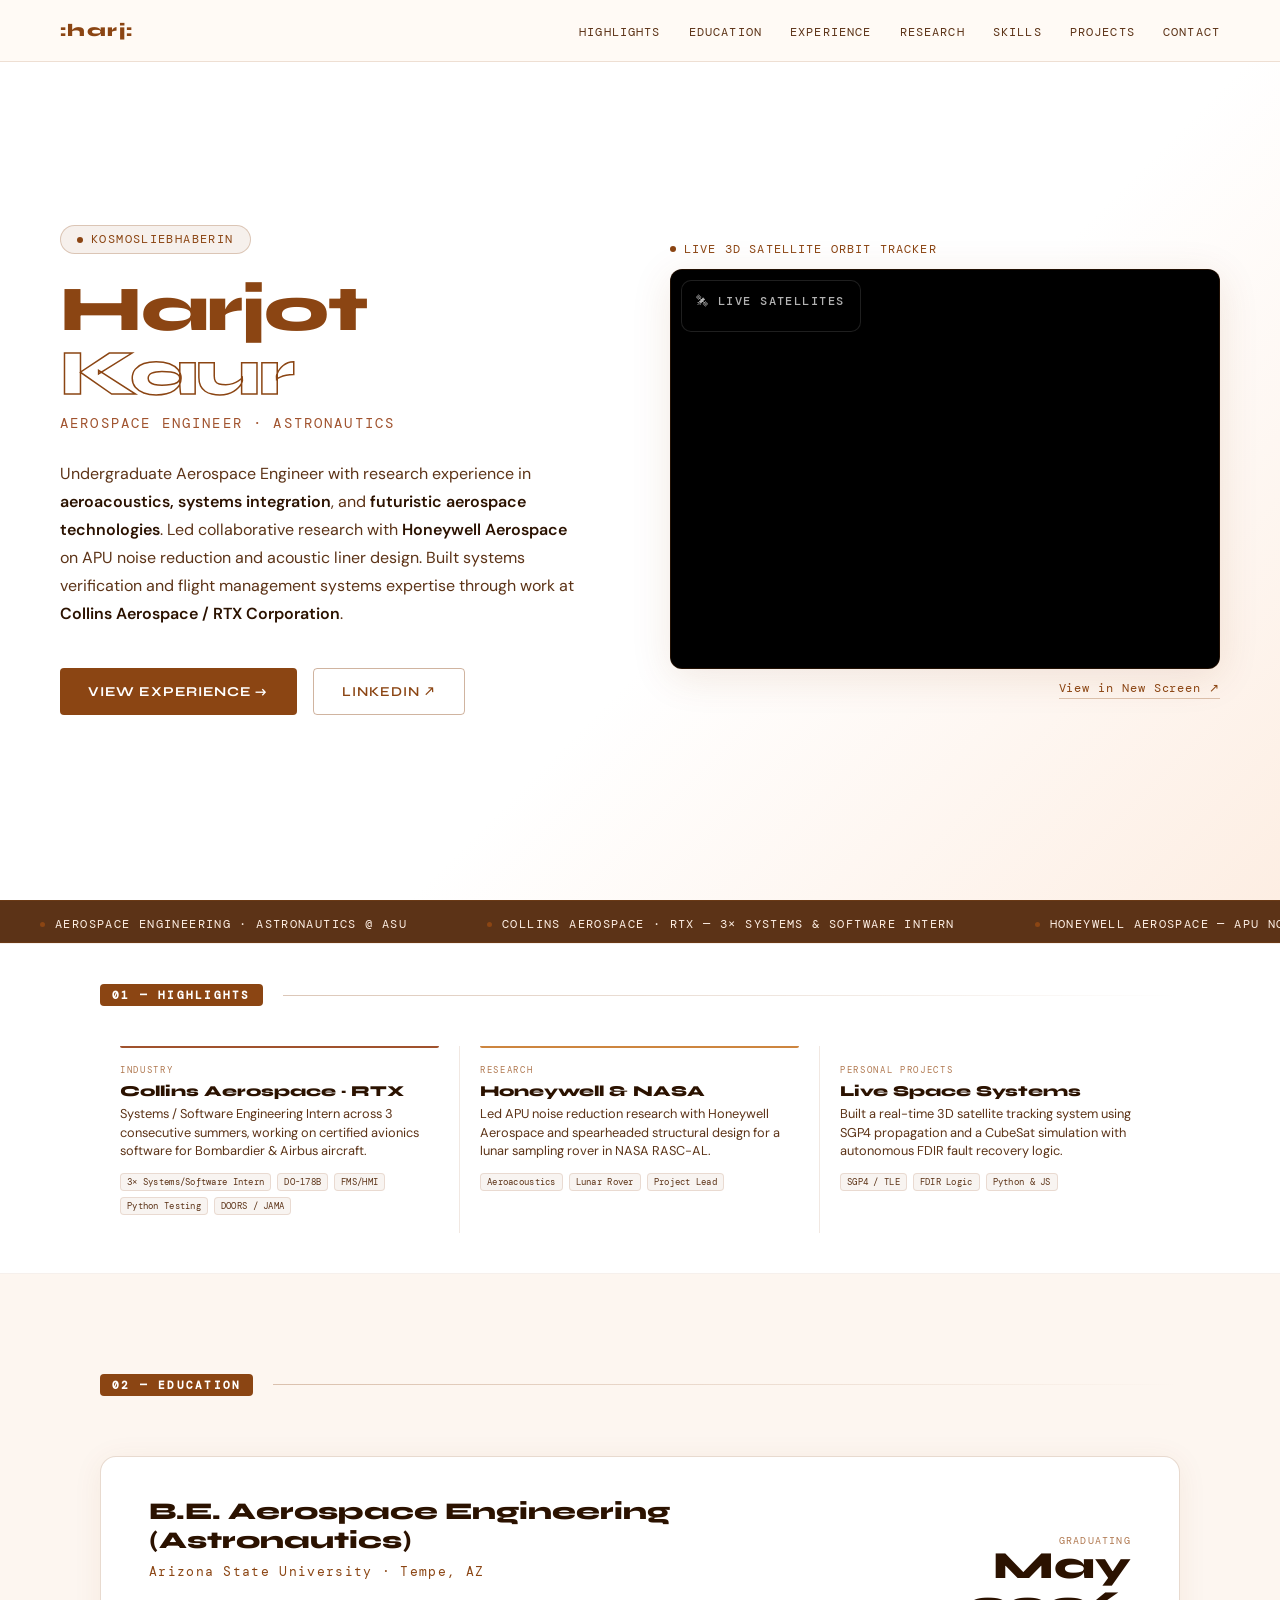
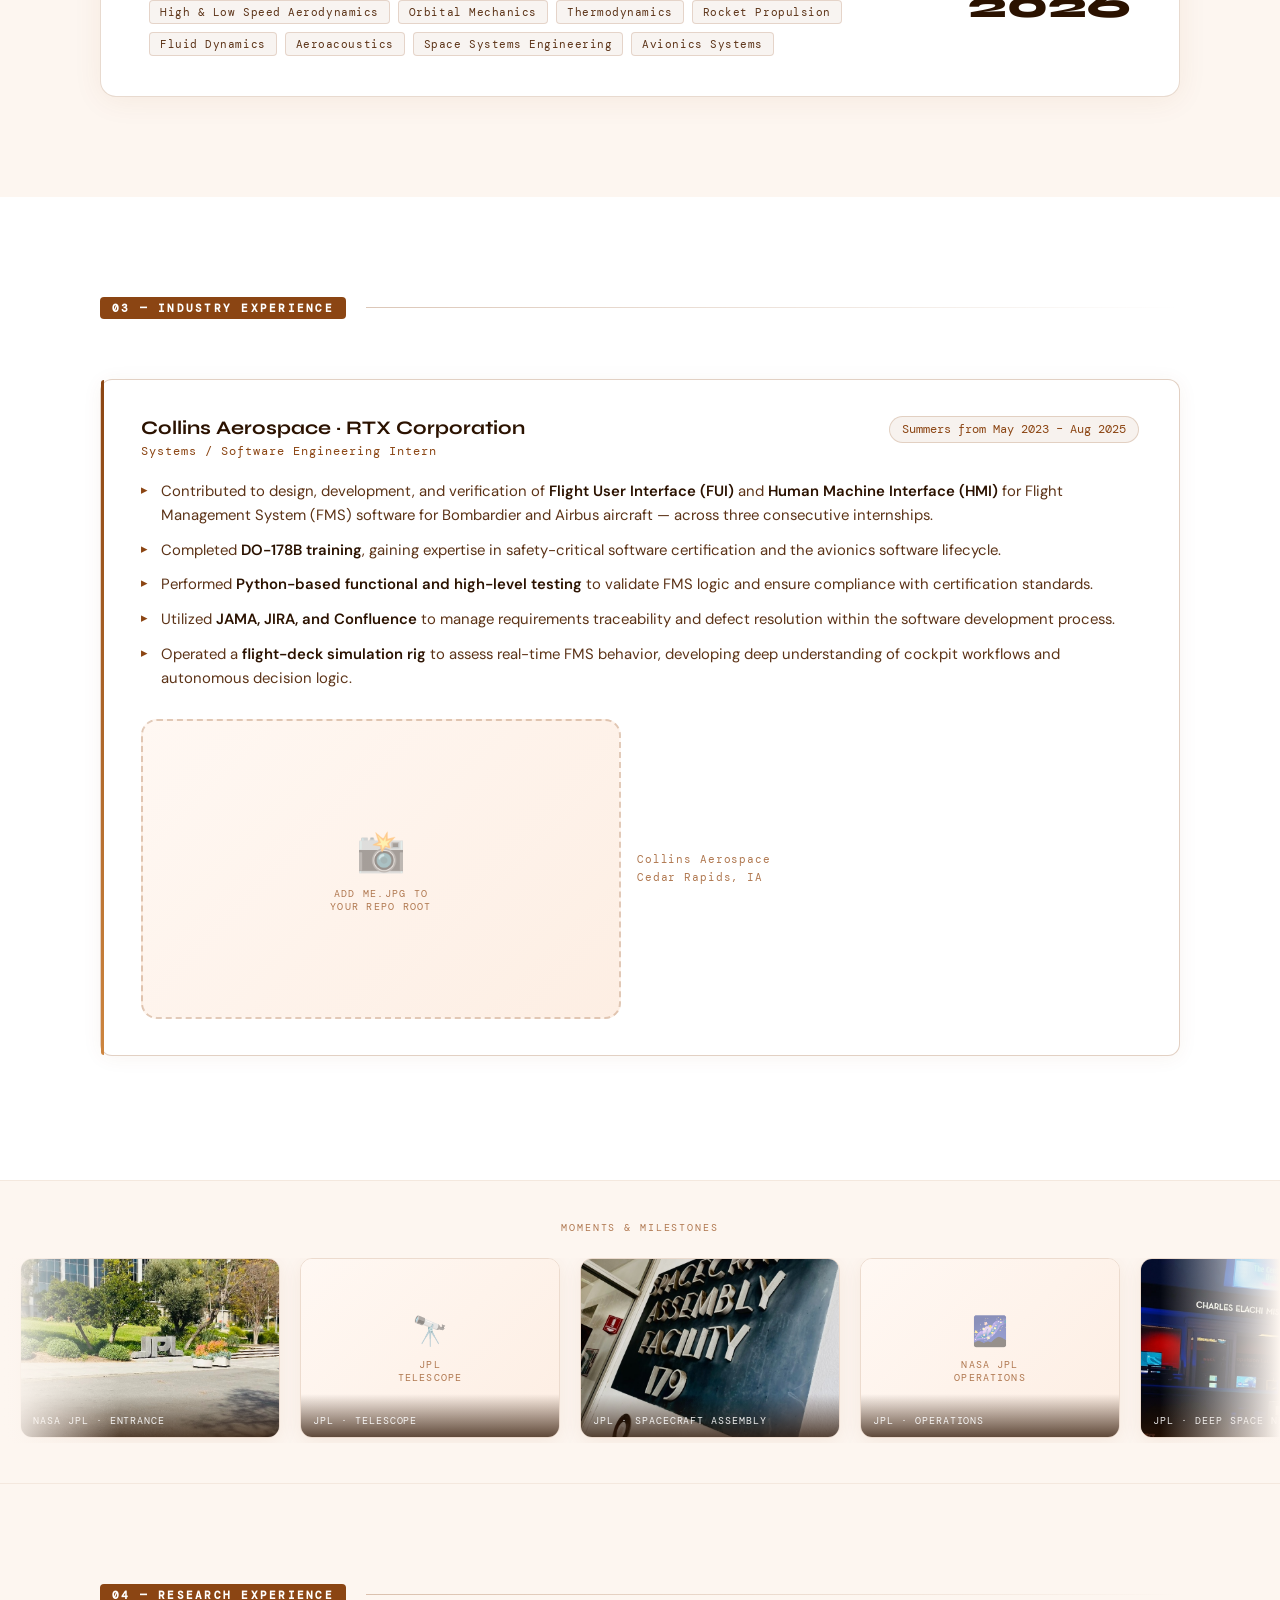
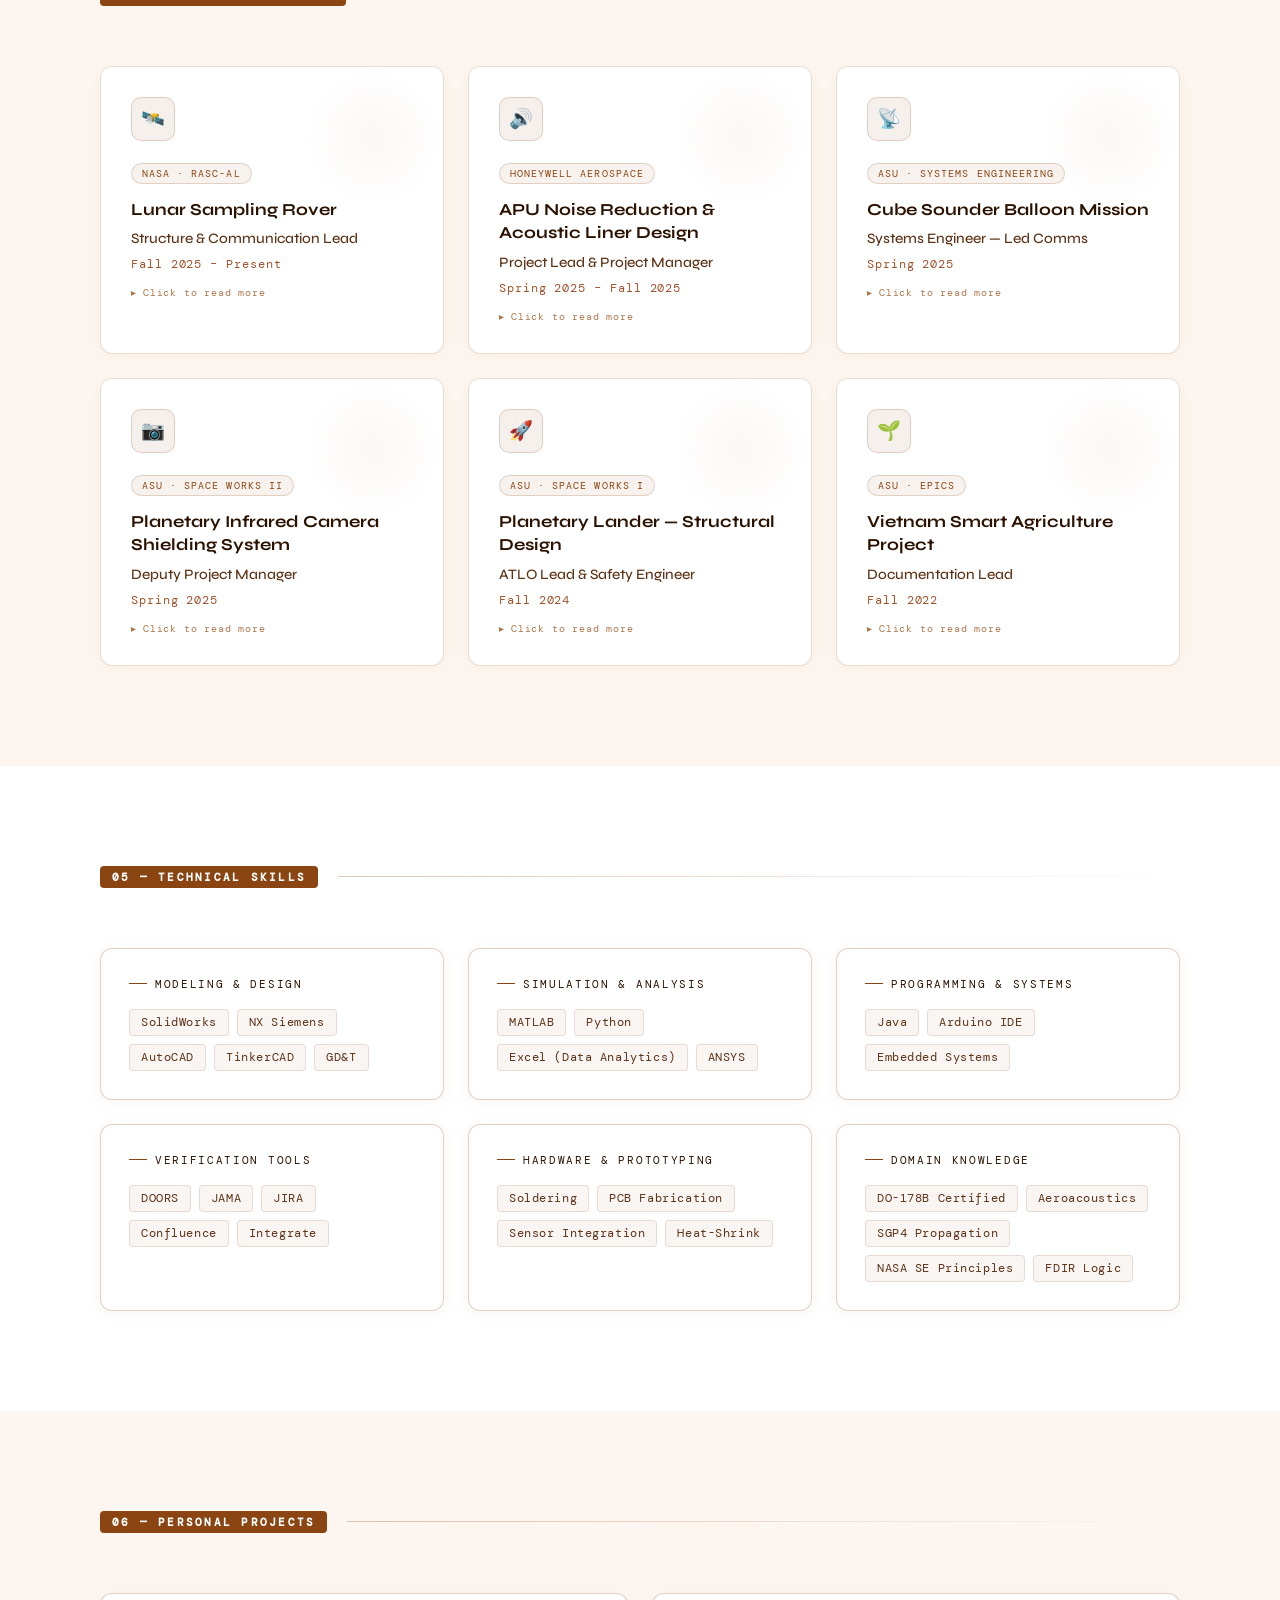
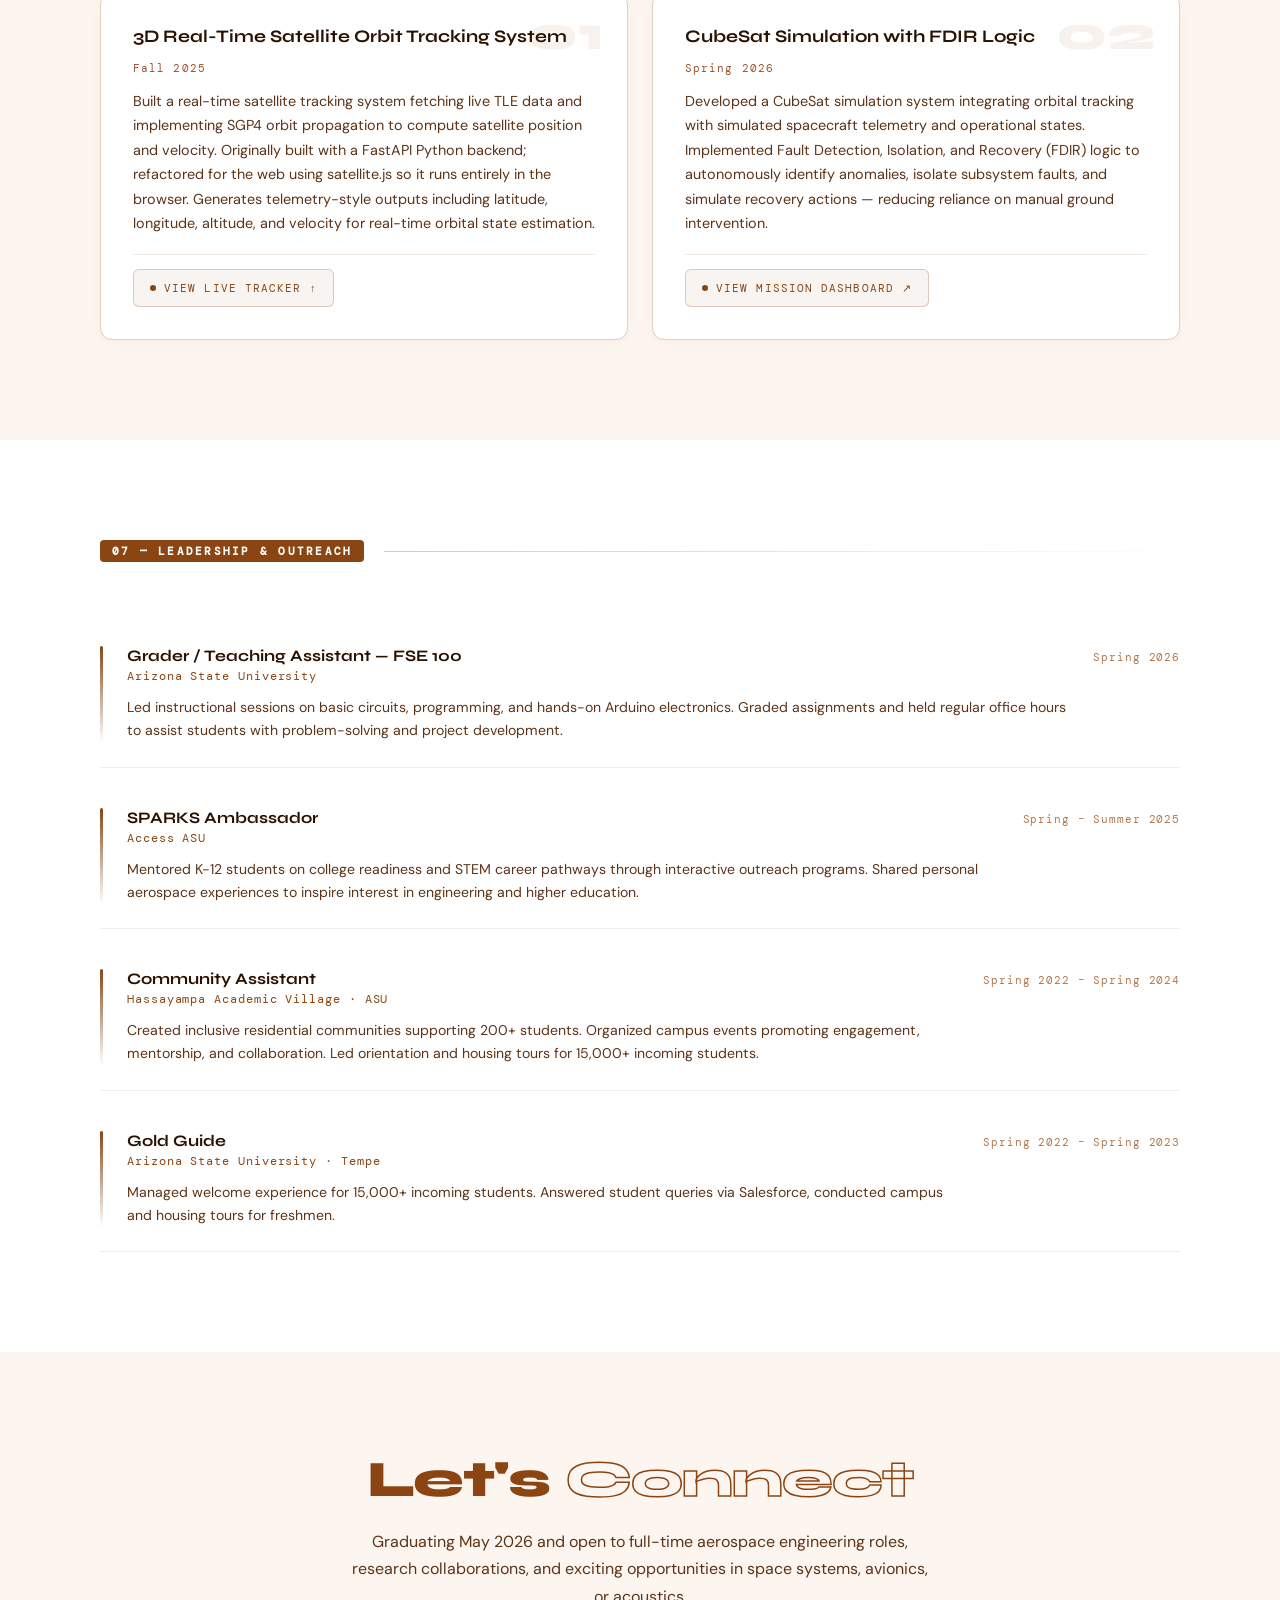
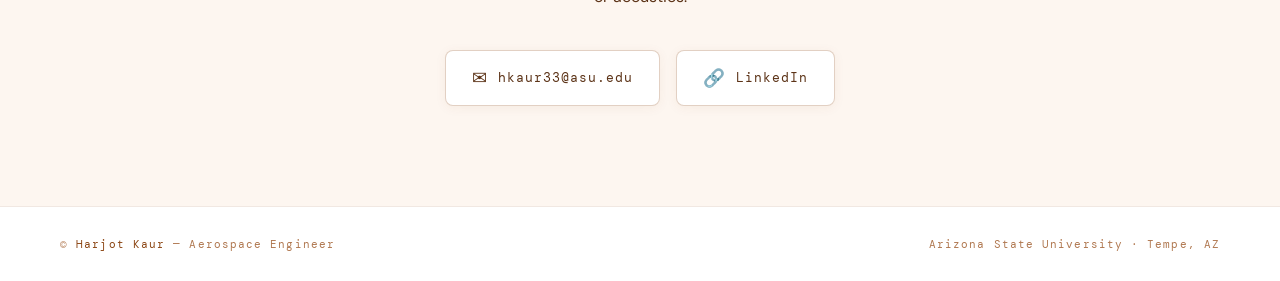
==== commit c4e3ebbe: "Update index.html" ====
--- a/index.html
+++ b/index.html
@@ -457,7 +457,7 @@
        TICKER STRIP
     ============================================================ */
     #ticker {
-      background: var(--text);
+      background: var(--text-muted);
       overflow: hidden;
       white-space: nowrap;
       padding: 10px 0;
@@ -487,7 +487,7 @@
       gap: 10px;
       font-family: 'DM Mono', monospace;
       font-size: 0.72rem;
-      color: var(--accent3);
+      color: var(--surface2);
       letter-spacing: 0.12em;
       text-transform: uppercase;
       padding: 0 40px;
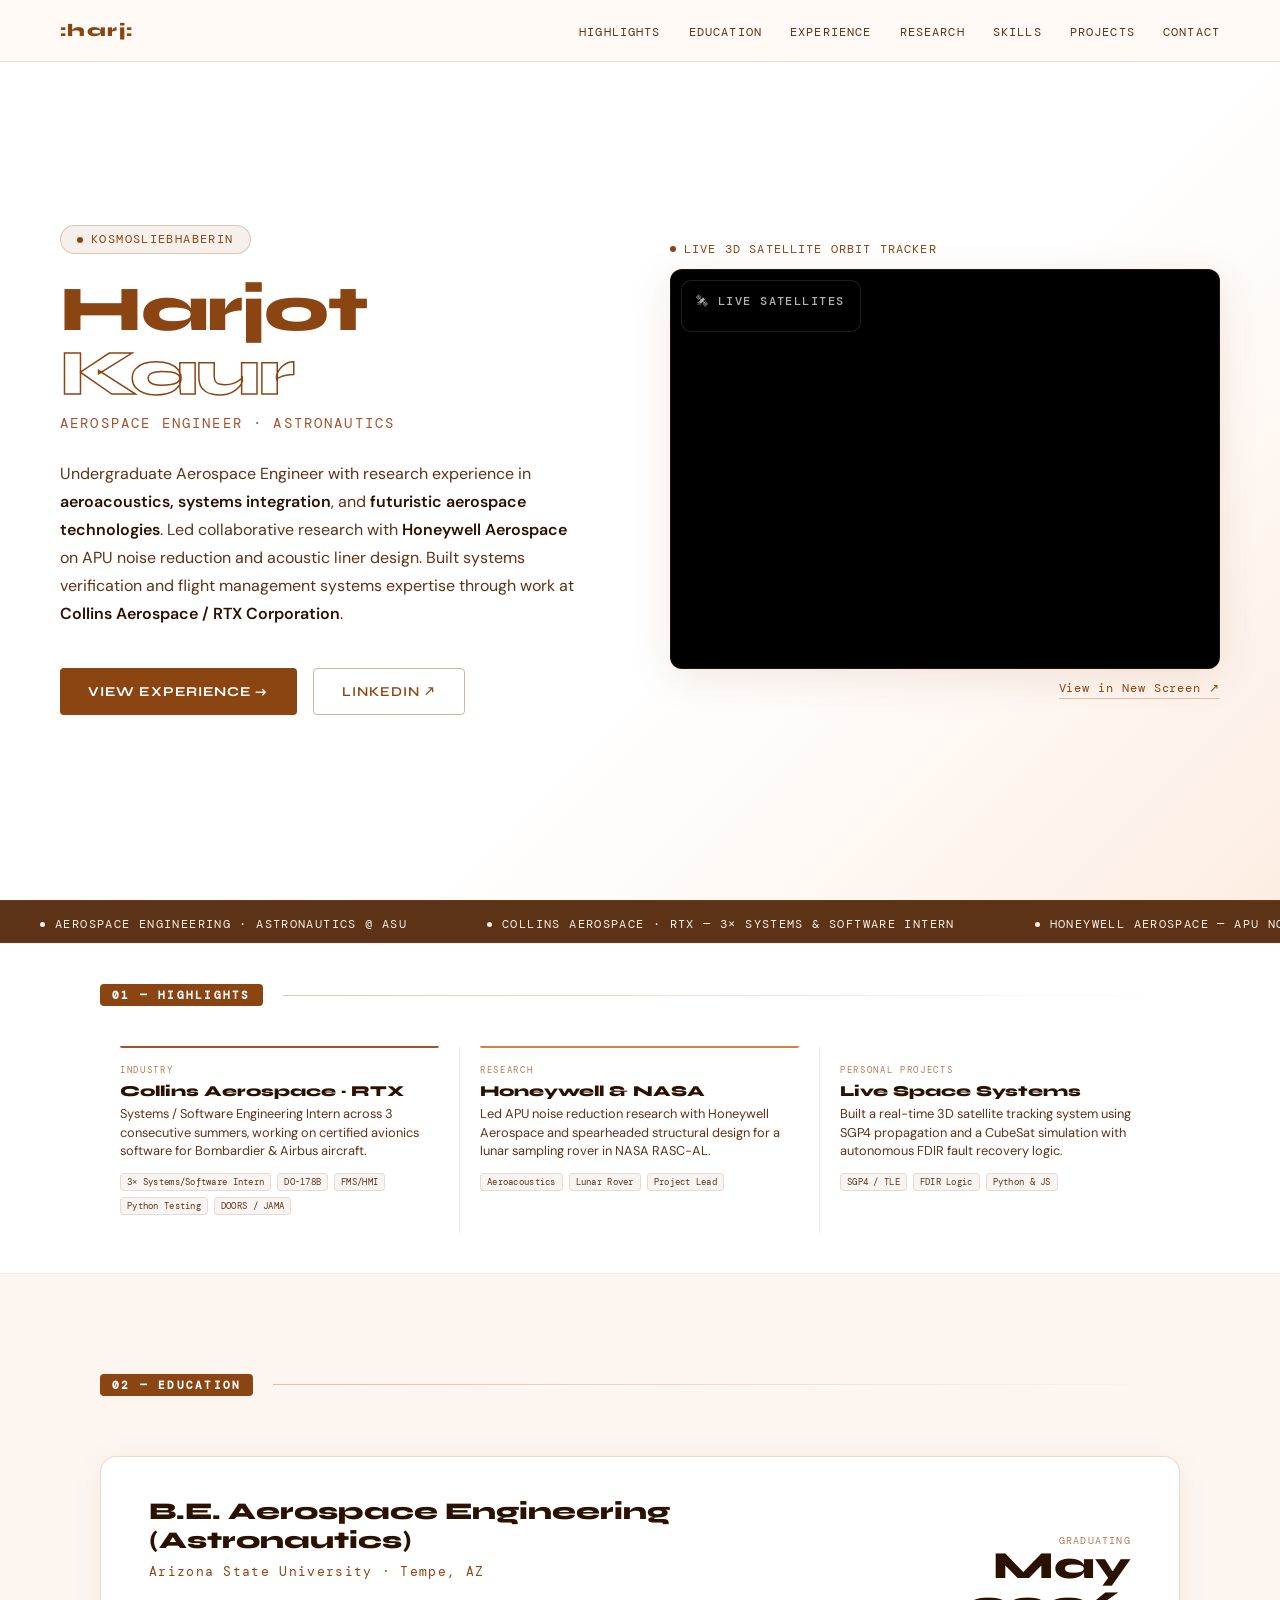
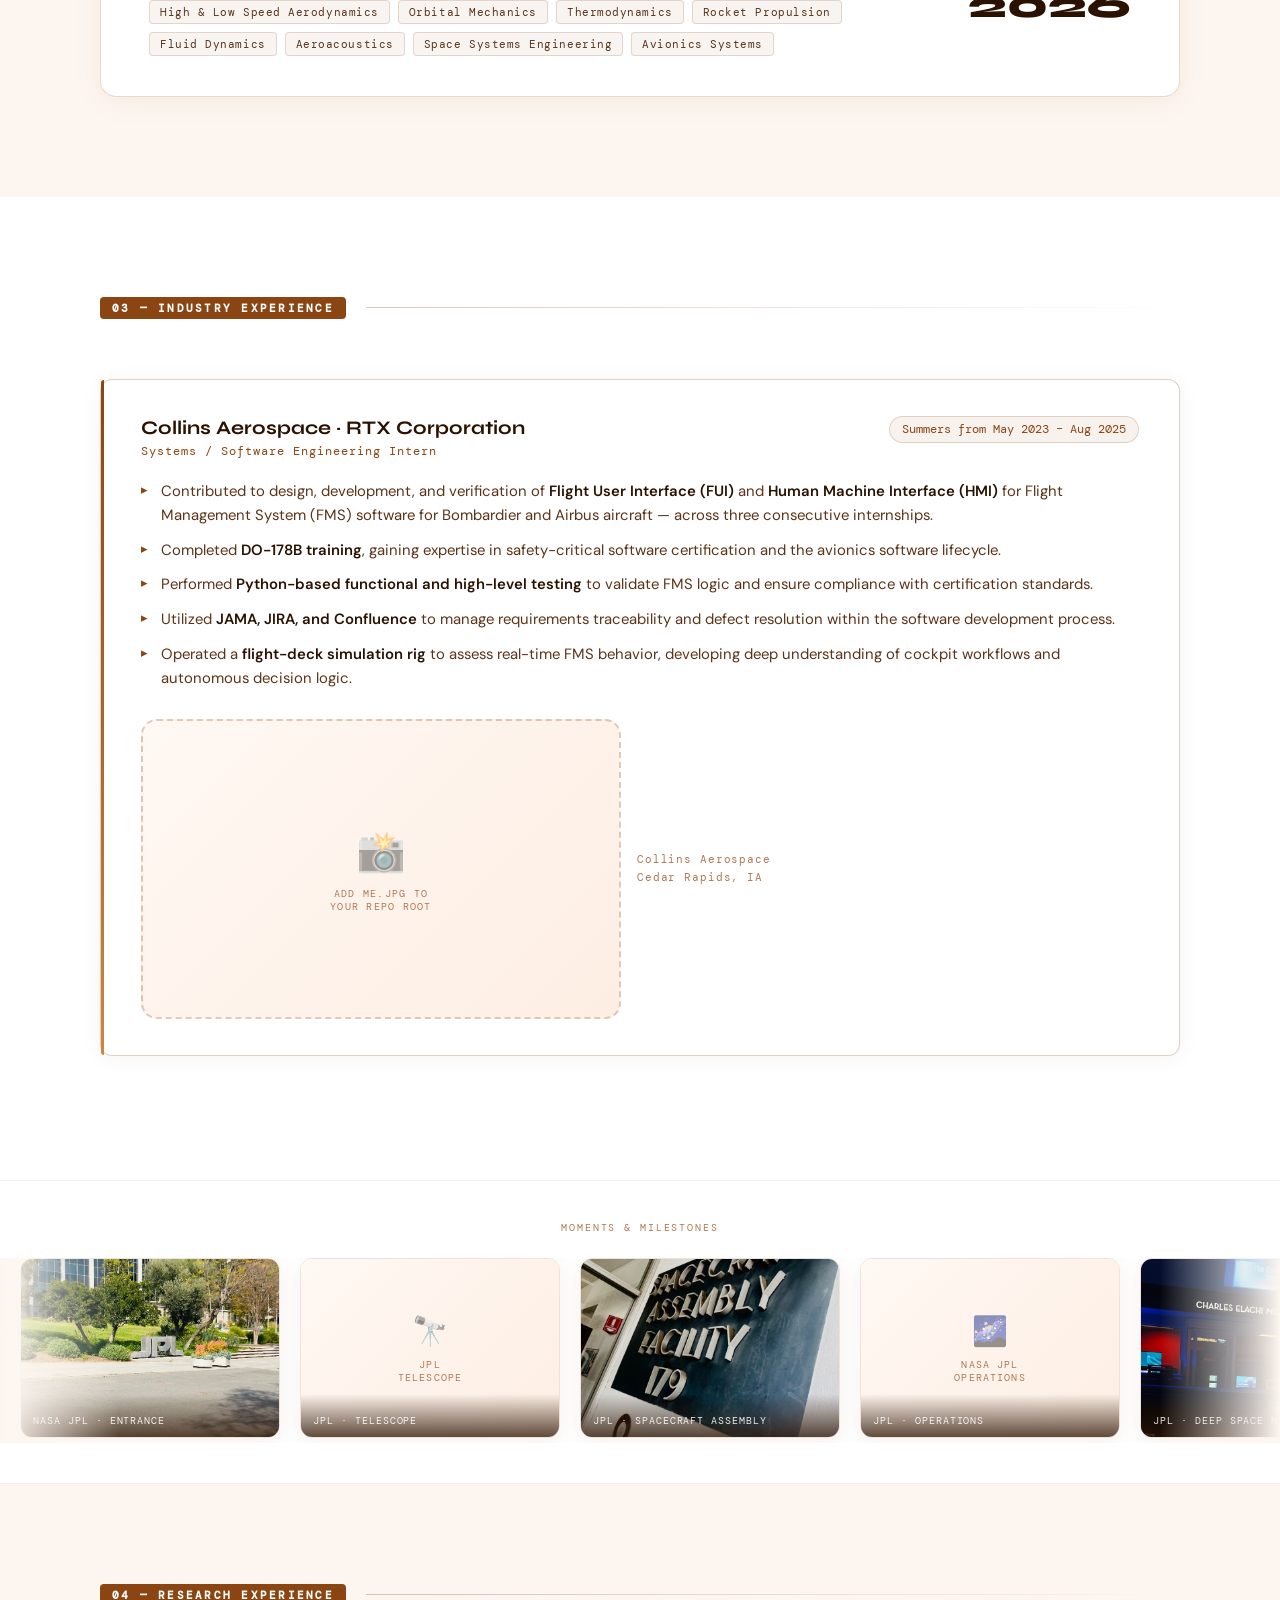
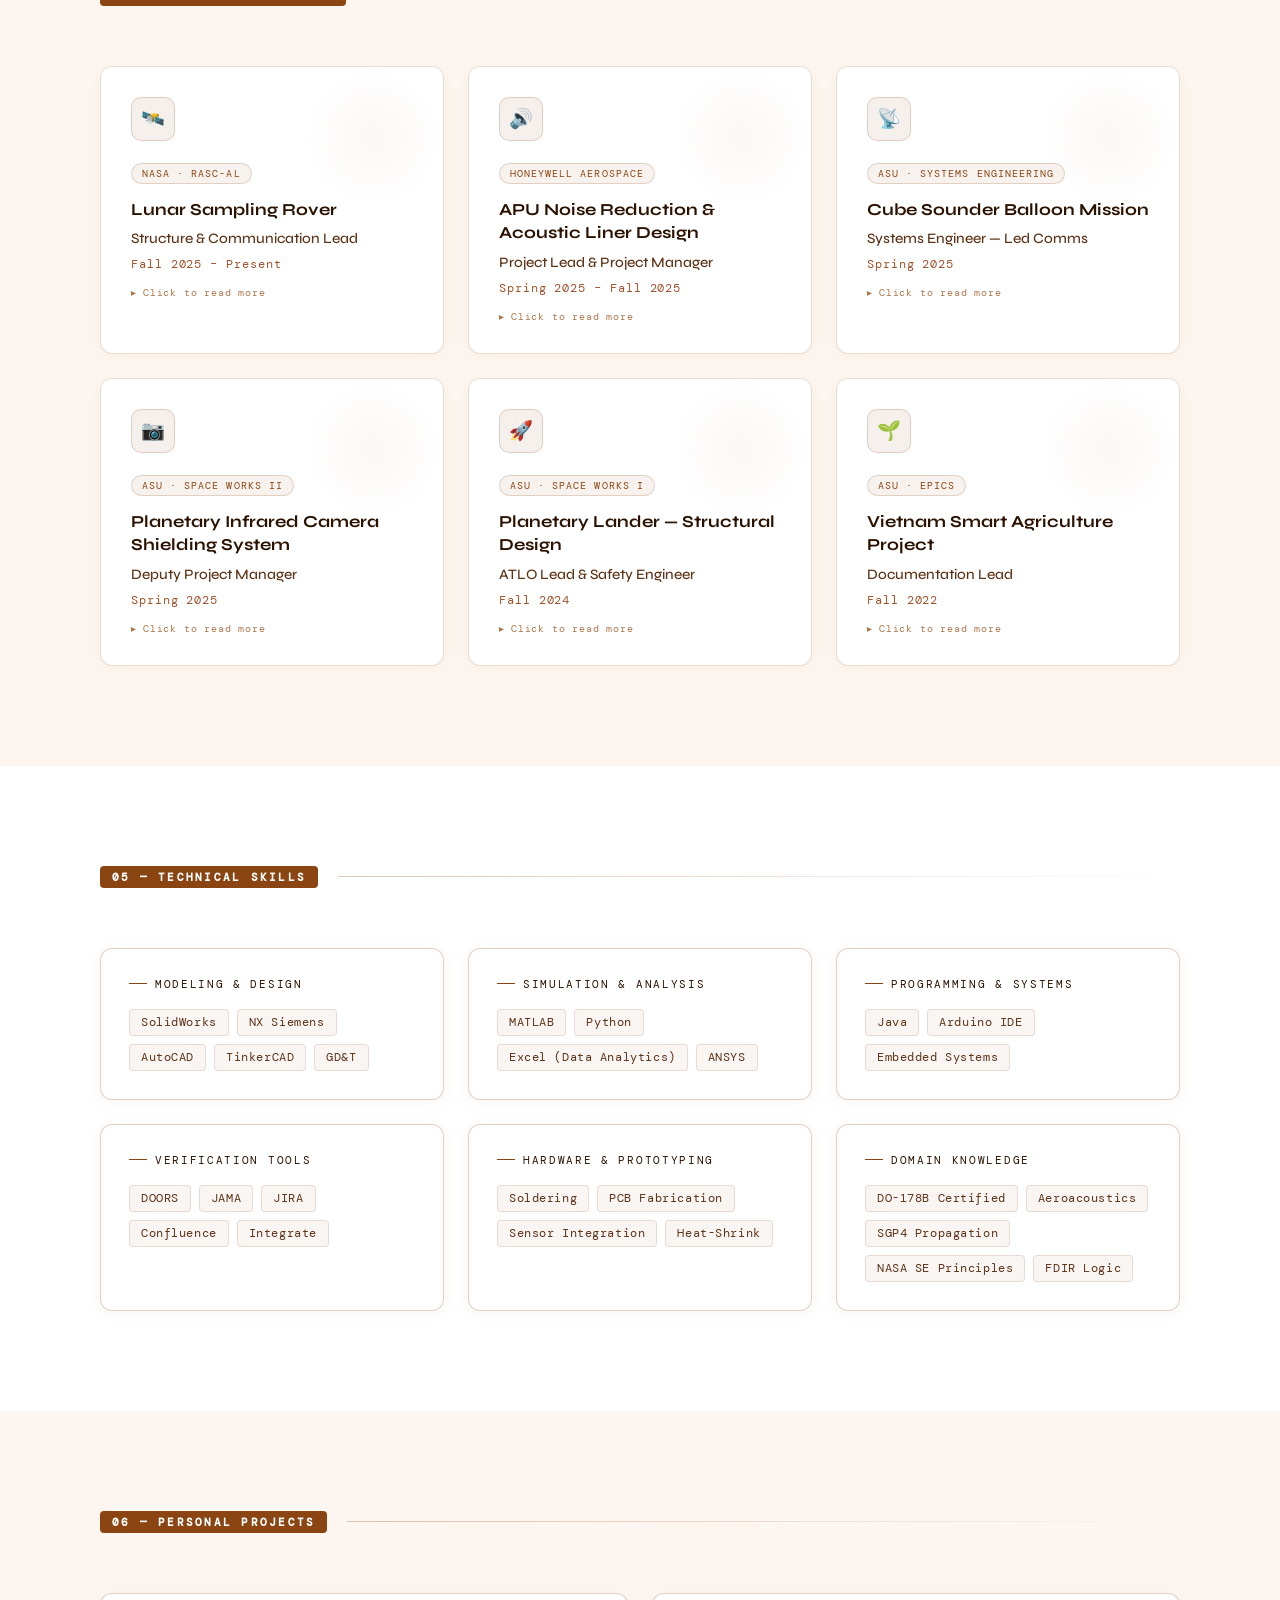
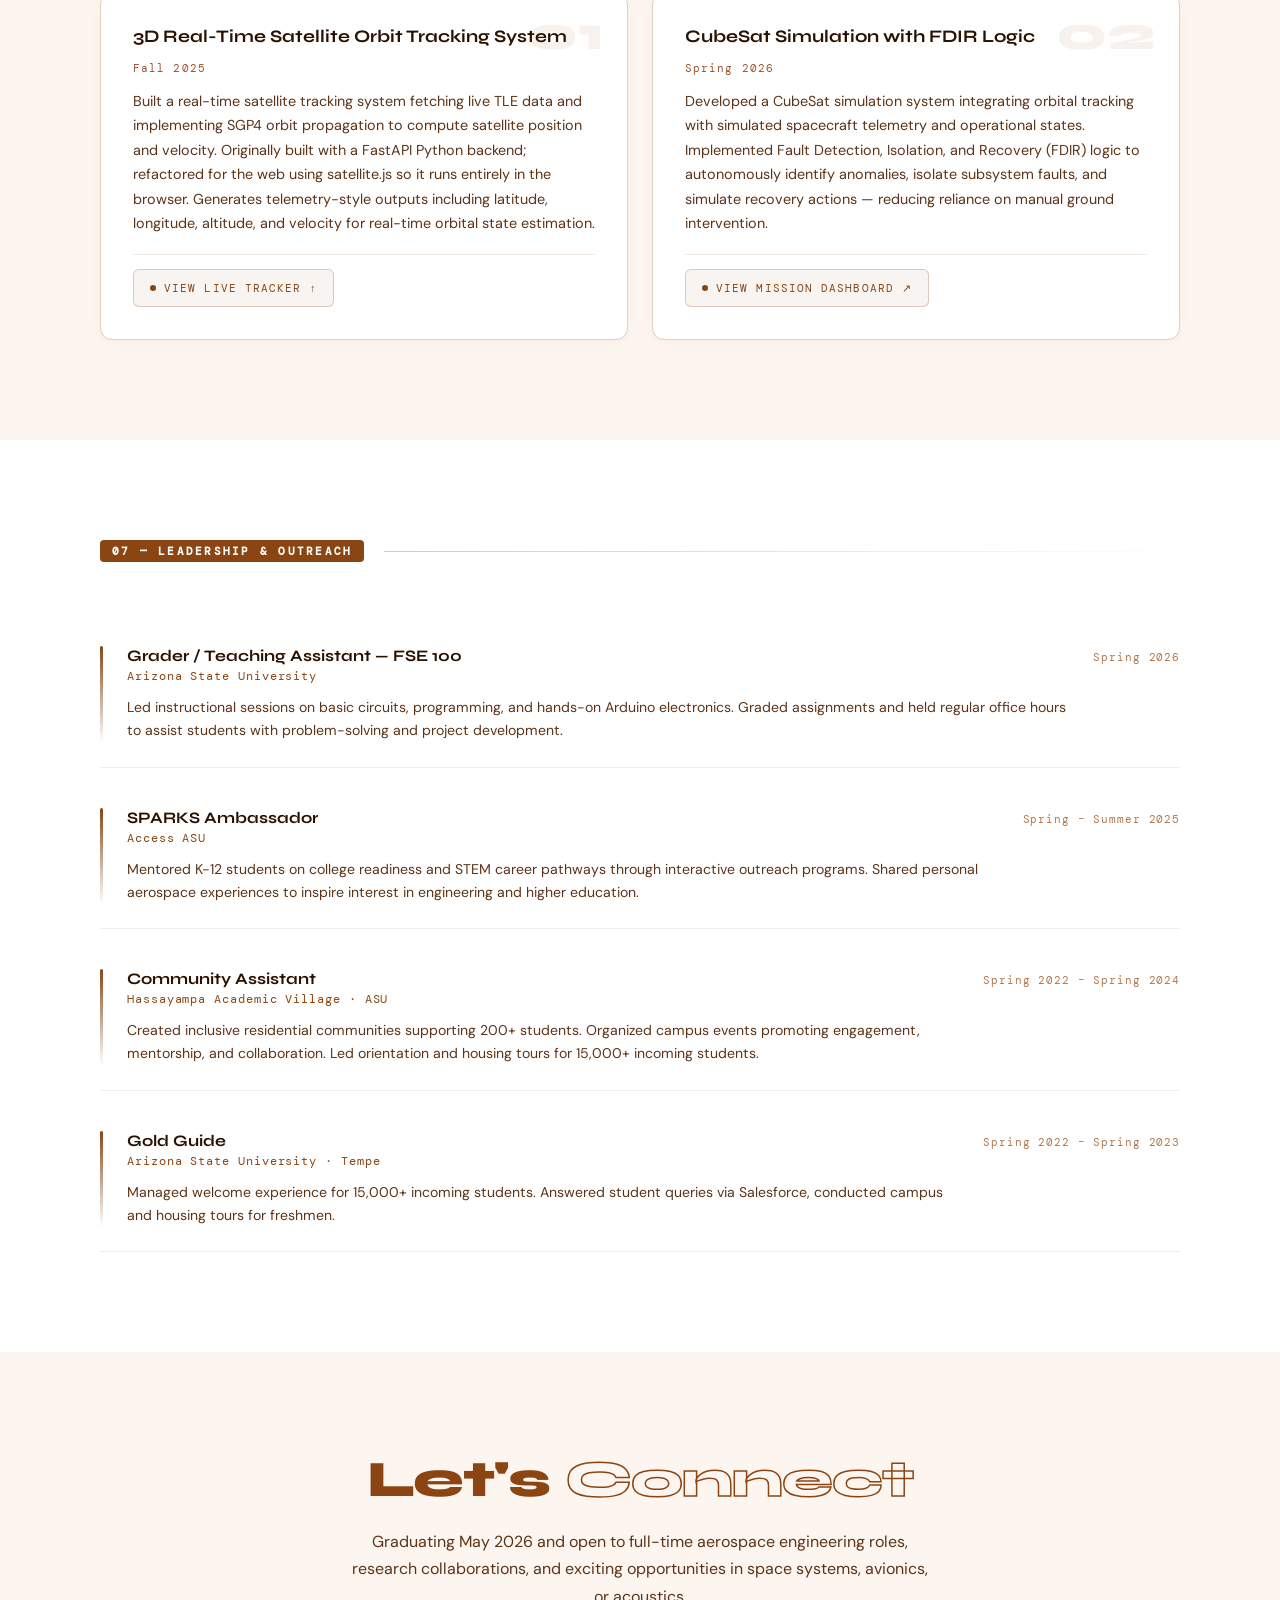
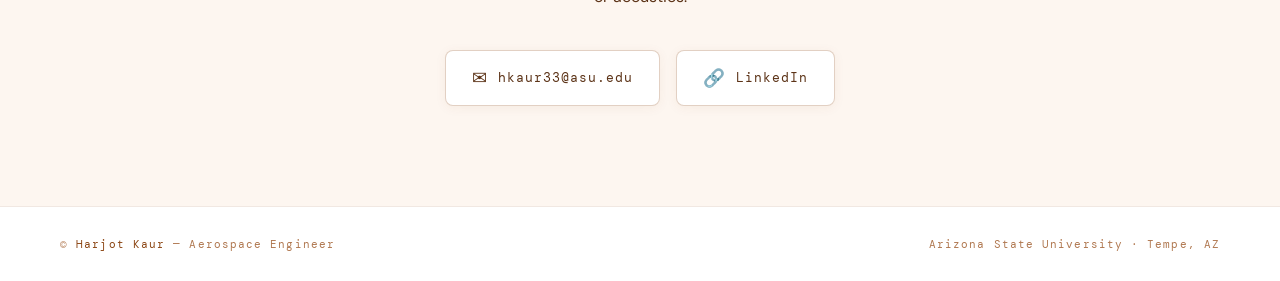
==== commit 80c92edd: "Update index.html" ====
--- a/index.html
+++ b/index.html
@@ -497,7 +497,7 @@
     .ticker-dot {
       width: 5px;
       height: 5px;
-      background: var(--accent);
+      background: var(--surface2);
       border-radius: 50%;
       flex-shrink: 0;
     }
@@ -601,7 +601,7 @@
        PHOTO GALLERY — horizontal auto-scrolling strip
     ============================================================ */
     #photo-gallery {
-      background: var(--bg2);
+      background: var(--bg);
       overflow: hidden;
       padding: 40px 0;
       border-top: 1px solid rgba(139, 69, 19, 0.08);
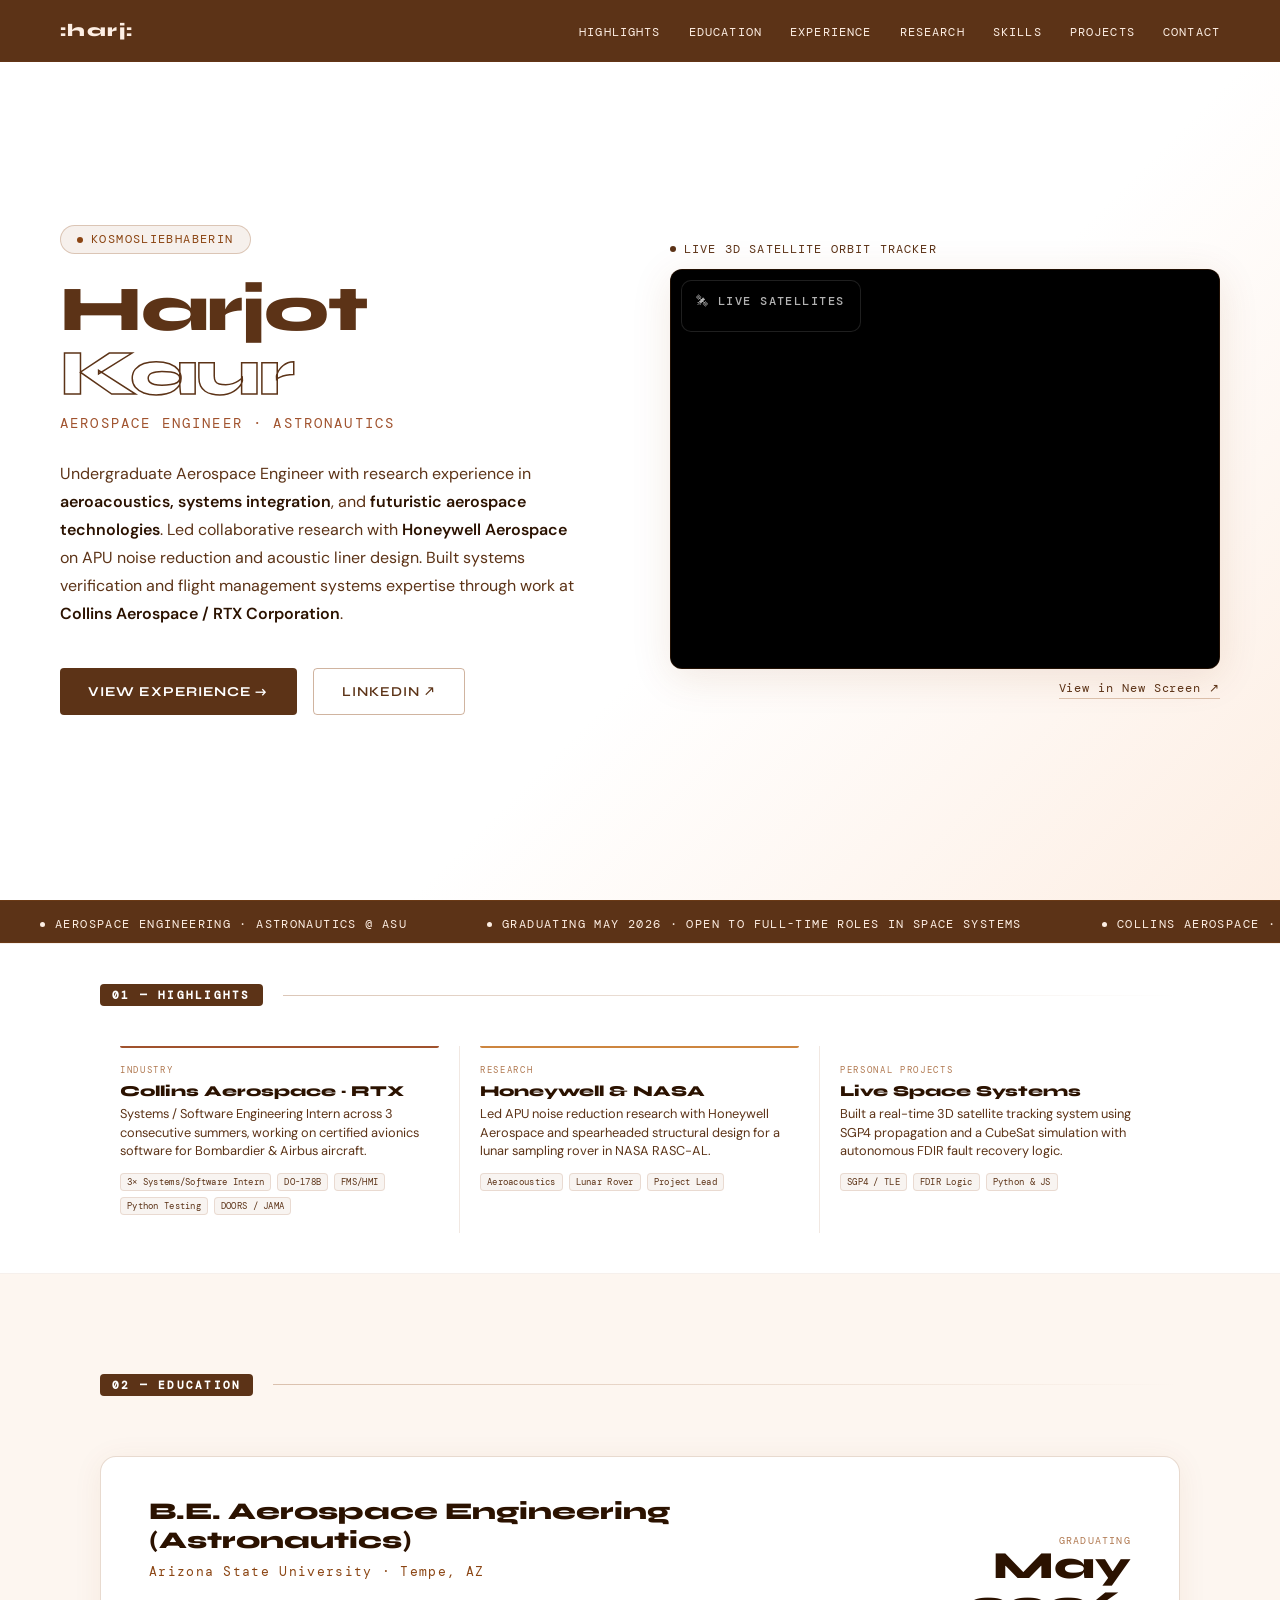
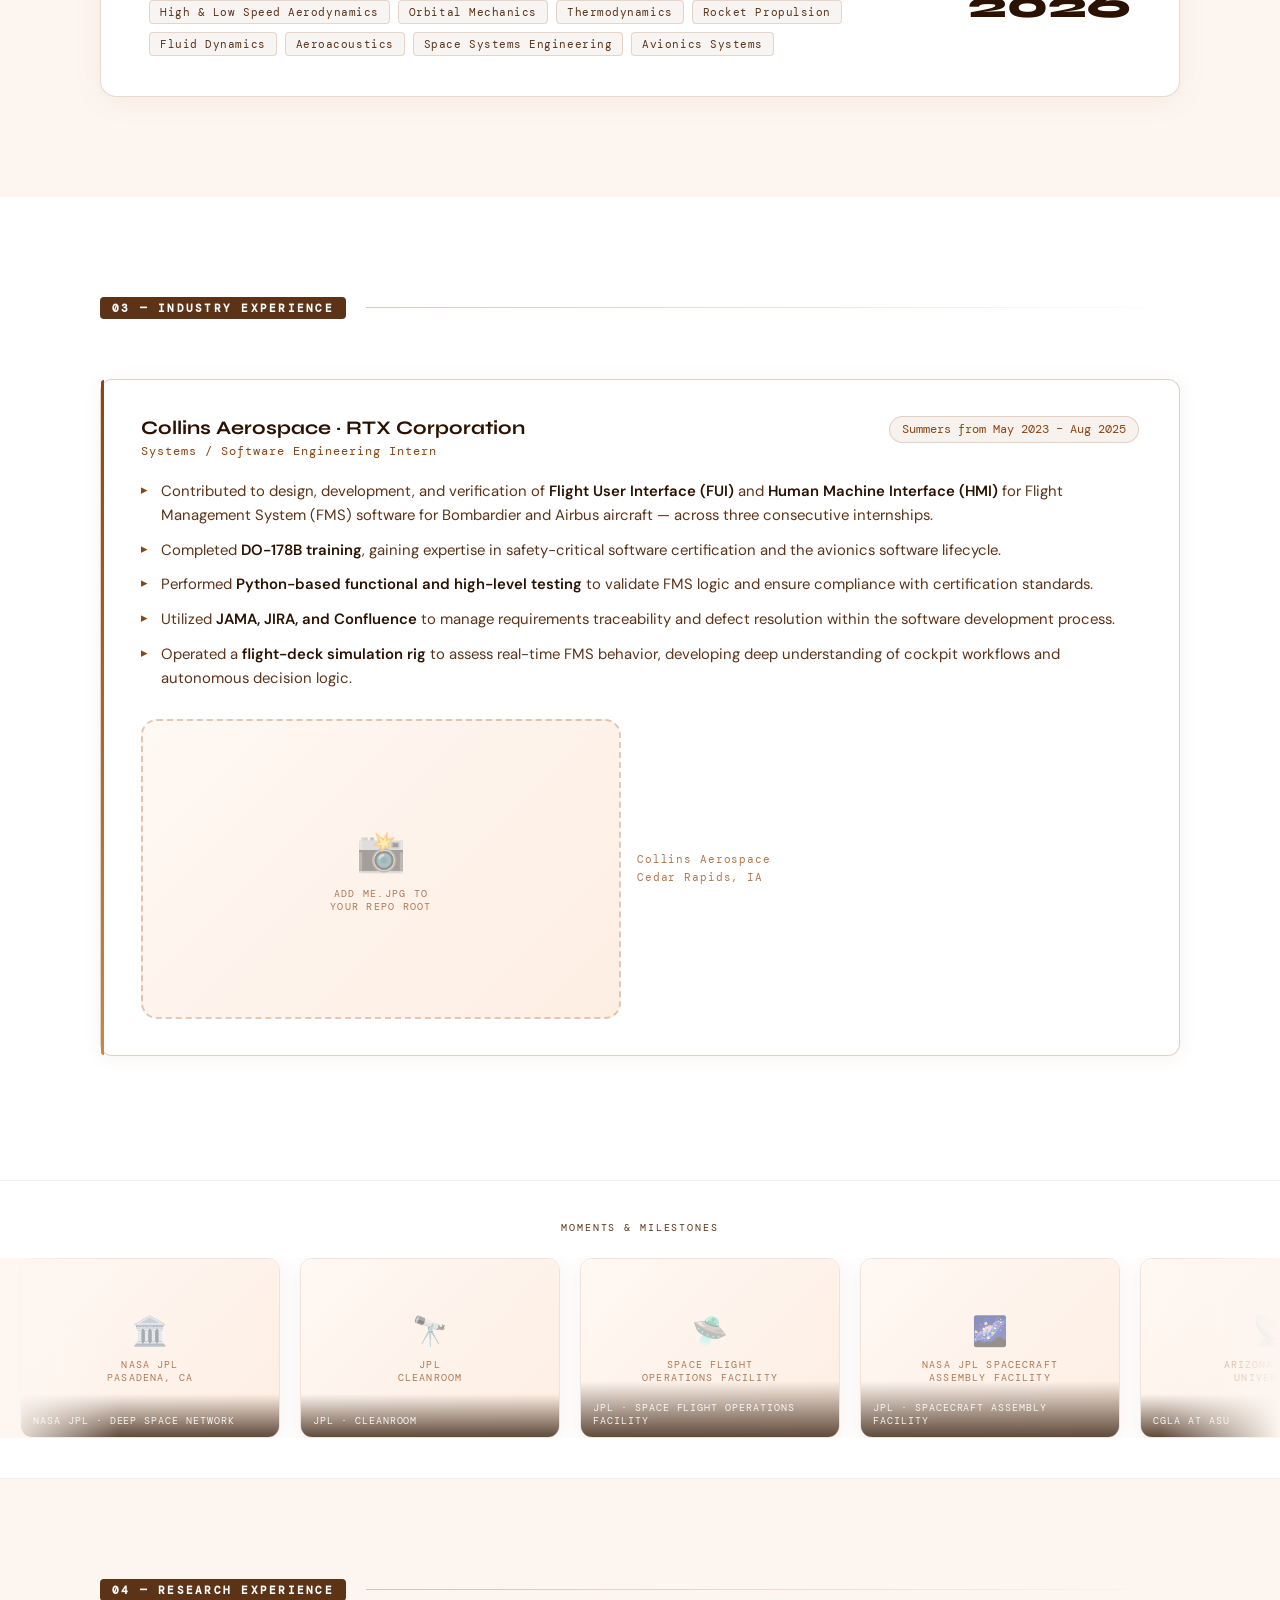
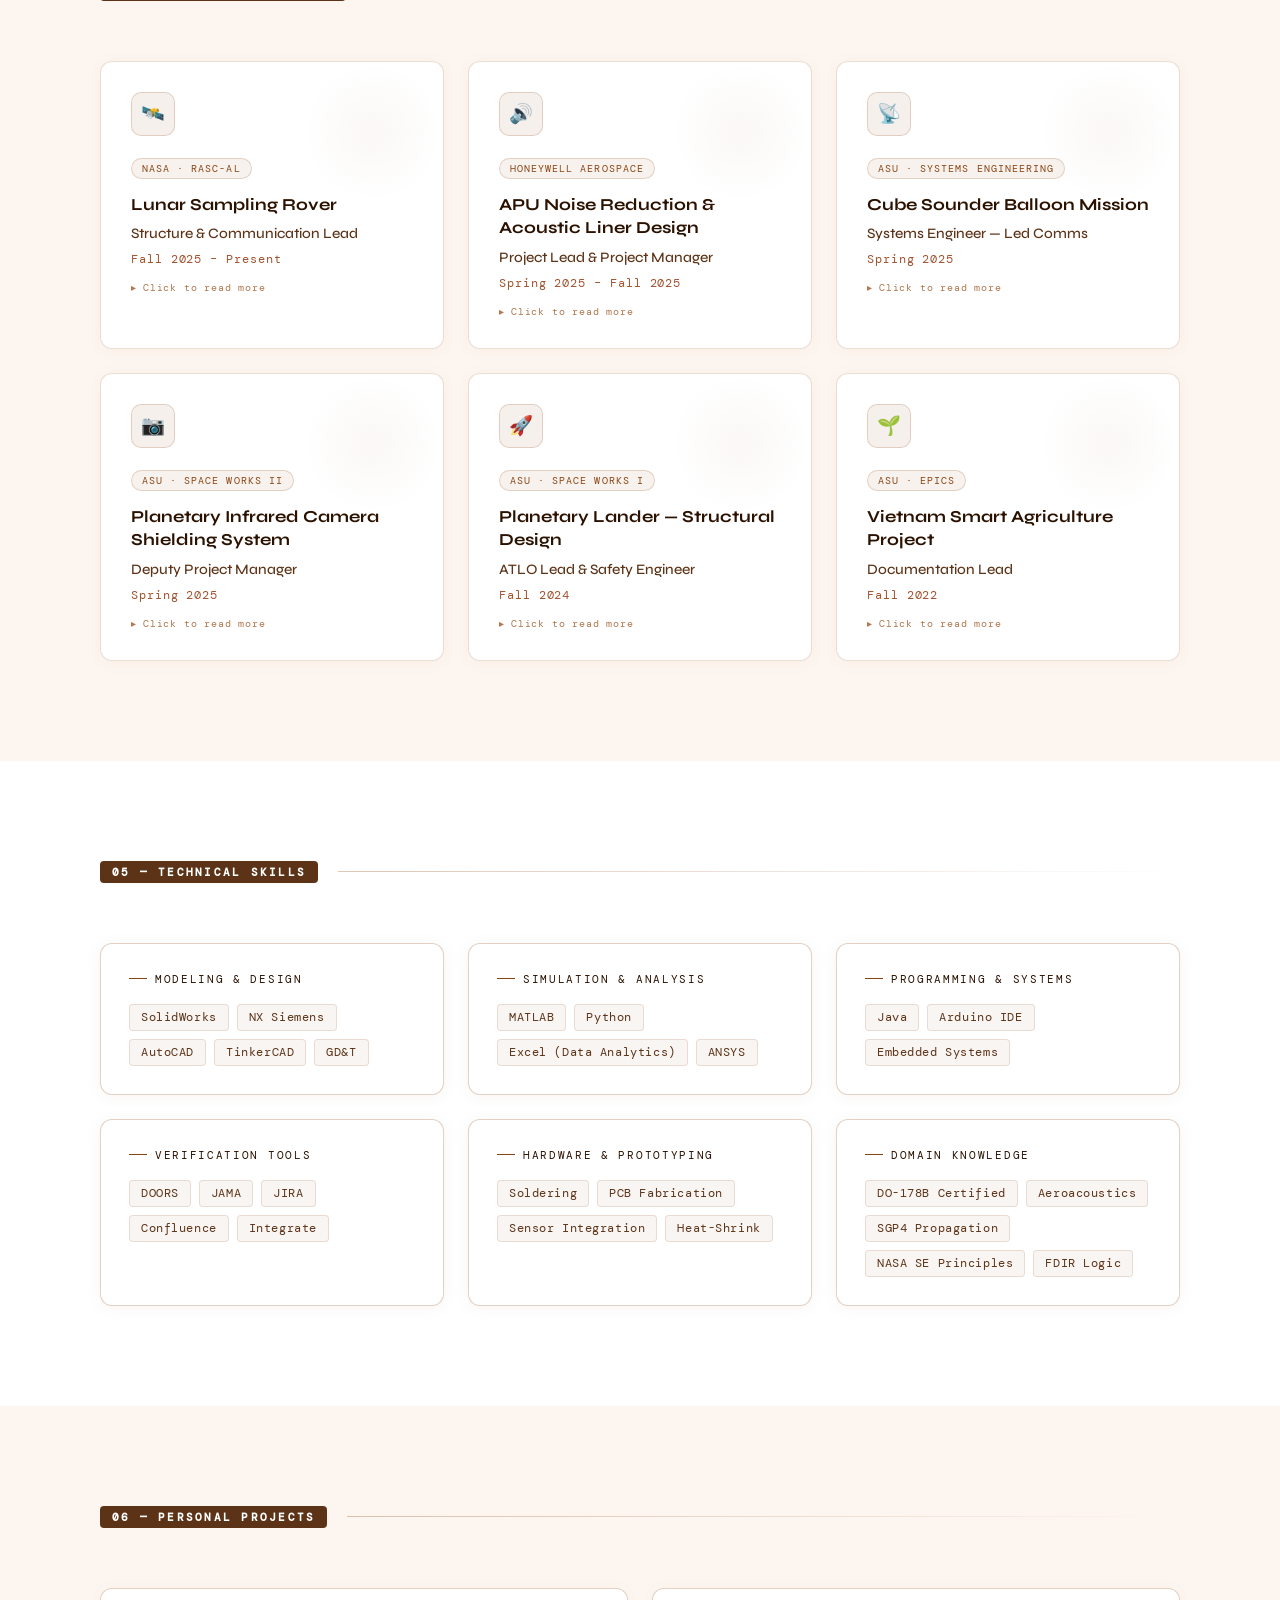
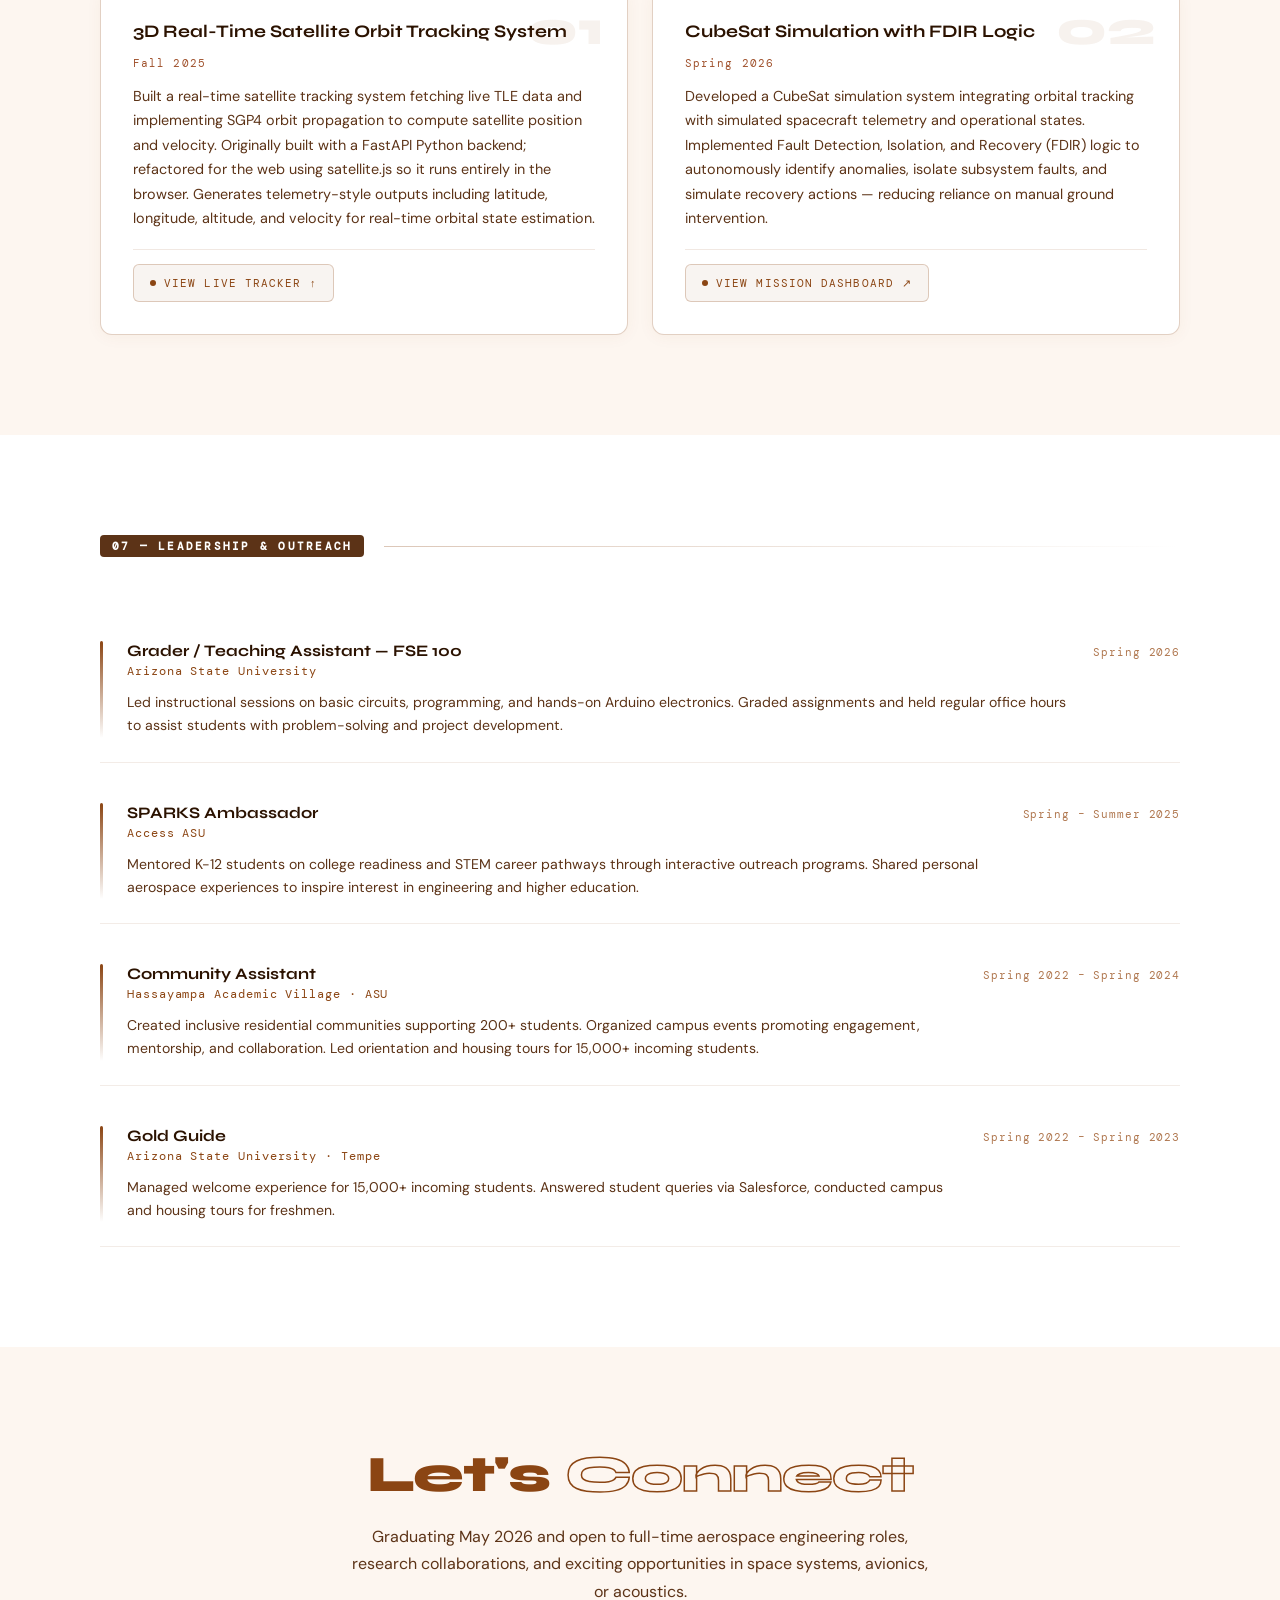
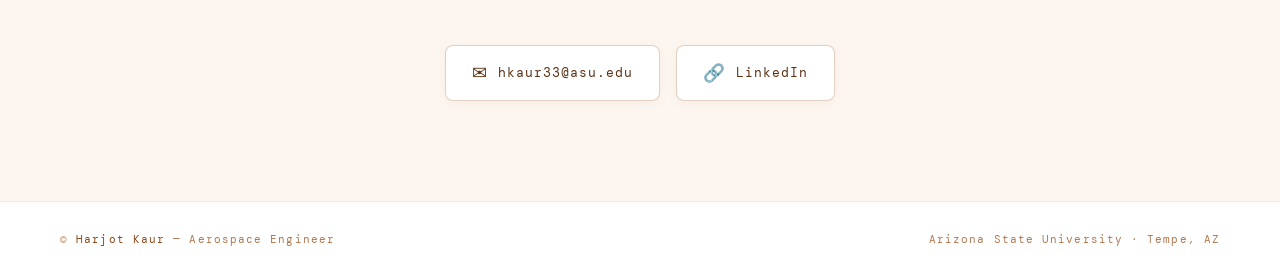
==== commit 983fcda0: "Update index.html" ====
--- a/index.html
+++ b/index.html
@@ -113,7 +113,7 @@
       justify-content: space-between;
       backdrop-filter: blur(10px);
       border-bottom: 1px solid rgba(139, 69, 19, 0.15);
-      background: rgba(255, 250, 245, 0.92);
+      background: var(--text-muted);
     }
 
     .nav-logo {
@@ -121,7 +121,7 @@
       font-weight: 800;
       font-size: 1.1rem;
       letter-spacing: 0.08em;
-      color: var(--accent);
+      color: var(--surface2);
       text-decoration: none;
     }
 
@@ -134,7 +134,7 @@
     .nav-links a {
       font-family: 'DM Mono', monospace;
       font-size: 0.72rem;
-      color: var(--text-muted);
+      color: var(--surface2);
       text-decoration: none;
       letter-spacing: 0.1em;
       text-transform: uppercase;
@@ -280,14 +280,14 @@
       font-size: clamp(2.8rem, 5vw, 4.5rem);
       line-height: 1.0;
       letter-spacing: -0.02em;
-      color: var(--accent);
+      color: var(--text-muted);
       margin-bottom: 8px;
     }
 
     .hero-name .accent-line {
       display: block;
       color: transparent;
-      -webkit-text-stroke: 1.5px var(--accent);
+      -webkit-text-stroke: 1.5px var(--text-muted);
     }
 
     .hero-title {
@@ -322,7 +322,7 @@
       display: inline-flex;
       align-items: center;
       gap: 10px;
-      background: var(--accent);
+      background: var(--text-muted);
       color: #fff;
       padding: 14px 28px;
       border-radius: 4px;
@@ -346,7 +346,7 @@
       align-items: center;
       gap: 10px;
       border: 1.5px solid rgba(139, 69, 19, 0.4);
-      color: var(--accent);
+      color: var(--text-muted);
       padding: 14px 28px;
       border-radius: 4px;
       font-family: 'Syne', sans-serif;
@@ -377,7 +377,7 @@
       gap: 8px;
       font-family: 'DM Mono', monospace;
       font-size: 0.72rem;
-      color: var(--accent);
+      color: var(--text-muted);
       letter-spacing: 0.1em;
       text-transform: uppercase;
     }
@@ -385,7 +385,7 @@
     .satellite-embed-label .dot {
       width: 6px;
       height: 6px;
-      background: var(--accent);
+      background: var(--text-muted);
       border-radius: 50%;
       animation: pulse 2s infinite;
     }
@@ -403,7 +403,7 @@
       align-self: flex-end;
       font-family: 'DM Mono', monospace;
       font-size: 0.72rem;
-      color: var(--accent);
+      color: var(--text-muted);
       text-decoration: none;
       letter-spacing: 0.08em;
       border-bottom: 1px solid rgba(139, 69, 19, 0.3);
@@ -440,7 +440,7 @@
       letter-spacing: 0.2em;
       text-transform: uppercase;
       font-weight: 700;
-      background-color: #8b4513;
+      background-color: var(--text-muted);
       padding: 4px 12px;
       border-radius: 4px;
       white-space: nowrap;
@@ -613,7 +613,7 @@
     .gallery-label {
       font-family: 'DM Mono', monospace;
       font-size: 0.65rem;
-      color: var(--text-dim);
+      color: var(--text-muted);
       letter-spacing: 0.18em;
       text-transform: uppercase;
       text-align: center;
@@ -1607,22 +1607,22 @@
   <section id="ticker">
     <div class="ticker-track">
       <span class="ticker-item"><span class="ticker-dot"></span> Aerospace Engineering · Astronautics @ ASU</span>
-      <span class="ticker-item"><span class="ticker-dot"></span> Collins Aerospace · RTX — 3× Systems &amp; Software Intern</span>
+      <span class="ticker-item"><span class="ticker-dot"></span> Graduating May 2026 · Open to Full-Time Roles in Space Systems</span>
+      <span class="ticker-item"><span class="ticker-dot"></span> Collins Aerospace · RTX — 3× Systems &amp; Software Engineering Intern</span>
+      <span class="ticker-item"><span class="ticker-dot"></span> DO-178B Certified · Avionics Software Lifecycle</span>
       <span class="ticker-item"><span class="ticker-dot"></span> Honeywell Aerospace — APU Noise Reduction Research</span>
       <span class="ticker-item"><span class="ticker-dot"></span> NASA RASC-AL — Lunar Sampling Rover · Structure &amp; Comms Lead</span>
       <span class="ticker-item"><span class="ticker-dot"></span> Real-Time 3D Satellite Tracker — SGP4 Propagation</span>
       <span class="ticker-item"><span class="ticker-dot"></span> CubeSat FDIR Simulator — Autonomous Fault Detection &amp; Recovery</span>
-      <span class="ticker-item"><span class="ticker-dot"></span> DO-178B Certified · Avionics Software Lifecycle</span>
-      <span class="ticker-item"><span class="ticker-dot"></span> Graduating May 2026 · Open to Full-Time Roles in Space Systems</span>
       <!-- duplicate for seamless loop -->
       <span class="ticker-item"><span class="ticker-dot"></span> Aerospace Engineering · Astronautics @ ASU</span>
-      <span class="ticker-item"><span class="ticker-dot"></span> Collins Aerospace · RTX — 3× Systems &amp; Software Intern</span>
+      <span class="ticker-item"><span class="ticker-dot"></span> Graduating May 2026 · Open to Full-Time Roles in Space Systems</span>
+      <span class="ticker-item"><span class="ticker-dot"></span> Collins Aerospace · RTX — 3× Systems &amp; Software Engineering Intern</span>
+      <span class="ticker-item"><span class="ticker-dot"></span> DO-178B Certified · Avionics Software Lifecycle</span>
       <span class="ticker-item"><span class="ticker-dot"></span> Honeywell Aerospace — APU Noise Reduction Research</span>
       <span class="ticker-item"><span class="ticker-dot"></span> NASA RASC-AL — Lunar Sampling Rover · Structure &amp; Comms Lead</span>
       <span class="ticker-item"><span class="ticker-dot"></span> Real-Time 3D Satellite Tracker — SGP4 Propagation</span>
       <span class="ticker-item"><span class="ticker-dot"></span> CubeSat FDIR Simulator — Autonomous Fault Detection &amp; Recovery</span>
-      <span class="ticker-item"><span class="ticker-dot"></span> DO-178B Certified · Avionics Software Lifecycle</span>
-      <span class="ticker-item"><span class="ticker-dot"></span> Graduating May 2026 · Open to Full-Time Roles in Space Systems</span>
     </div>
   </section>
 
@@ -1803,93 +1803,119 @@
 
         <div class="gallery-item">
           <img
-            src="jpl_entrance.jpeg"
-            alt="NASA JPL entrance"
+            src="NASA_DSN.jpeg"
+            alt="NASA Deep Space Network"
             onerror="this.style.display='none'; this.nextElementSibling.style.display='flex';"
           />
           <div class="gallery-placeholder" style="display:none;">
             <div class="gallery-placeholder-icon">🏛️</div>
             <div class="gallery-placeholder-text">NASA JPL<br/>Pasadena, CA</div>
           </div>
-          <div class="gallery-caption">NASA JPL · Entrance</div>
+          <div class="gallery-caption">NASA JPL · Deep Space Network</div>
         </div>
 
         <div class="gallery-item">
           <img
-            src="jpl_tele.jpeg"
-            alt="JPL telescope"
+            src="NASA_clean.jpeg"
+            alt="JPL Cleanroom"
             onerror="this.style.display='none'; this.nextElementSibling.style.display='flex';"
           />
           <div class="gallery-placeholder" style="display:none;">
             <div class="gallery-placeholder-icon">🔭</div>
-            <div class="gallery-placeholder-text">JPL<br/>Telescope</div>
-          </div>
-          <div class="gallery-caption">JPL · Telescope</div>
+            <div class="gallery-placeholder-text">JPL<br/>Cleanroom</div>
+          </div>
+          <div class="gallery-caption">JPL · Cleanroom</div>
         </div>
 
         <div class="gallery-item">
           <img
-            src="jpl_sca.jpeg"
-            alt="JPL spacecraft assembly"
+            src="NASA_sff.jpeg"
+            alt="NASA JPL Space Flight Operations"
             onerror="this.style.display='none'; this.nextElementSibling.style.display='flex';"
           />
           <div class="gallery-placeholder" style="display:none;">
             <div class="gallery-placeholder-icon">🛸</div>
-            <div class="gallery-placeholder-text">Spacecraft<br/>Assembly</div>
-          </div>
-          <div class="gallery-caption">JPL · Spacecraft Assembly</div>
+            <div class="gallery-placeholder-text">Space Flight<br/>Operations Facility</div>
+          </div>
+          <div class="gallery-caption">JPL · Space Flight Operations Facility</div>
         </div>
 
         <div class="gallery-item">
           <img
-            src="jpl.jpeg"
-            alt="NASA JPL visit"
+            src="NASA_sa.jpeg"
+            alt="NASA JPL Spacecraft Assembly Facility"
             onerror="this.style.display='none'; this.nextElementSibling.style.display='flex';"
           />
           <div class="gallery-placeholder" style="display:none;">
             <div class="gallery-placeholder-icon">🌌</div>
-            <div class="gallery-placeholder-text">NASA JPL<br/>Operations</div>
-          </div>
-          <div class="gallery-caption">JPL · Operations</div>
+            <div class="gallery-placeholder-text">NASA JPL Spacecraft<br/>Assembly Facility</div>
+          </div>
+          <div class="gallery-caption">JPL · Spacecraft Assembly Facility</div>
         </div>
 
         <div class="gallery-item">
           <img
-            src="jpl_cou.jpeg"
-            alt="JPL Deep Space Network"
+            src="ASU_CGLA.jpeg"
+            alt="CGLA at ASU"
             onerror="this.style.display='none'; this.nextElementSibling.style.display='flex';"
           />
           <div class="gallery-placeholder" style="display:none;">
             <div class="gallery-placeholder-icon">📡</div>
-            <div class="gallery-placeholder-text">Deep Space<br/>Network</div>
-          </div>
-          <div class="gallery-caption">JPL · Deep Space Network</div>
+            <div class="gallery-placeholder-text">Arizona State<br/>University</div>
+          </div>
+          <div class="gallery-caption">CGLA at ASU</div>
         </div>
 
         <div class="gallery-item">
           <img
-            src="jpl_scf.jpeg"
-            alt="JPL Space Flight Operations"
+            src="ASU_CGLA2.jpeg"
+            alt="CGLA at ASU"
             onerror="this.style.display='none'; this.nextElementSibling.style.display='flex';"
           />
           <div class="gallery-placeholder" style="display:none;">
             <div class="gallery-placeholder-icon">🖥️</div>
-            <div class="gallery-placeholder-text">Space Flight<br/>Operations</div>
-          </div>
-          <div class="gallery-caption">JPL · Space Flight Operations</div>
+            <div class="gallery-placeholder-text">Arizona State<br/>University</div>
+          </div>
+          <div class="gallery-caption">CGLA at ASU</div>
         </div>
 
         <div class="gallery-item">
           <img
-            src="jpl_mars.jpeg"
-            alt="Mars Perseverance Rover"
+            src="ASU_CGLA3.jpeg"
+            alt="CGLA at ASU"
             onerror="this.style.display='none'; this.nextElementSibling.style.display='flex';"
           />
           <div class="gallery-placeholder" style="display:none;">
             <div class="gallery-placeholder-icon">🚀</div>
-            <div class="gallery-placeholder-text">Mars<br/>Perseverance</div>
-          </div>
-          <div class="gallery-caption">JPL · Mars Perseverance</div>
+            <div class="gallery-placeholder-text">Arizona State<br/>University</div>
+          </div>
+          <div class="gallery-caption">CGLA at ASU</div>
+        </div>
+
+        <div class="gallery-item">
+          <img
+            src="ASU_Launch.jpeg"
+            alt="PIERA Launch Event"
+            onerror="this.style.display='none'; this.nextElementSibling.style.display='flex';"
+          />
+          <div class="gallery-placeholder" style="display:none;">
+            <div class="gallery-placeholder-icon">🚀</div>
+            <div class="gallery-placeholder-text">Arizona State<br/>University</div>
+          </div>
+          <div class="gallery-caption">PIERA Launch Event</div>
+        </div>
+
+        <div class="gallery-item">
+          <img
+            src="Honeywell.jpeg"
+            alt="Honeywell Aerospace, Phoenix"
+            onerror="this.style.display='none'; this.nextElementSibling.style.display='flex';"
+          />
+          <div class="gallery-placeholder" style="display:none;">
+            <div class="gallery-placeholder-icon">🚀</div>
+            <div class="gallery-placeholder-text">Honeywell Aerospace<br/>Phoenix</div>
+          </div>
+          <div class="gallery-caption">Honeywell Aerospace, Phoenix</div>
         </div>
 
         <div class="gallery-item">
@@ -1908,93 +1934,119 @@
         <!-- duplicate set for seamless loop -->
         <div class="gallery-item">
           <img
-            src="jpl_entrance.jpeg"
-            alt="NASA JPL entrance"
+            src="NASA_DSN.jpeg"
+            alt="NASA Deep Space Network"
             onerror="this.style.display='none'; this.nextElementSibling.style.display='flex';"
           />
           <div class="gallery-placeholder" style="display:none;">
             <div class="gallery-placeholder-icon">🏛️</div>
             <div class="gallery-placeholder-text">NASA JPL<br/>Pasadena, CA</div>
           </div>
-          <div class="gallery-caption">NASA JPL · Entrance</div>
+          <div class="gallery-caption">NASA JPL · Deep Space Network</div>
         </div>
 
         <div class="gallery-item">
           <img
-            src="jpl_tele.jpeg"
-            alt="JPL telescope"
+            src="NASA_clean.jpeg"
+            alt="JPL Cleanroom"
             onerror="this.style.display='none'; this.nextElementSibling.style.display='flex';"
           />
           <div class="gallery-placeholder" style="display:none;">
             <div class="gallery-placeholder-icon">🔭</div>
-            <div class="gallery-placeholder-text">JPL<br/>Telescope</div>
-          </div>
-          <div class="gallery-caption">JPL · Telescope</div>
+            <div class="gallery-placeholder-text">JPL<br/>Cleanroom</div>
+          </div>
+          <div class="gallery-caption">JPL · Cleanroom</div>
         </div>
 
         <div class="gallery-item">
           <img
-            src="jpl_sca.jpeg"
-            alt="JPL spacecraft assembly"
+            src="NASA_sff.jpeg"
+            alt="NASA JPL Space Flight Operations"
             onerror="this.style.display='none'; this.nextElementSibling.style.display='flex';"
           />
           <div class="gallery-placeholder" style="display:none;">
             <div class="gallery-placeholder-icon">🛸</div>
-            <div class="gallery-placeholder-text">Spacecraft<br/>Assembly</div>
-          </div>
-          <div class="gallery-caption">JPL · Spacecraft Assembly</div>
+            <div class="gallery-placeholder-text">Space Flight<br/>Operations Facility</div>
+          </div>
+          <div class="gallery-caption">JPL · Space Flight Operations Facility</div>
         </div>
 
         <div class="gallery-item">
           <img
-            src="jpl.jpeg"
-            alt="NASA JPL visit"
+            src="NASA_sa.jpeg"
+            alt="NASA JPL Spacecraft Assembly Facility"
             onerror="this.style.display='none'; this.nextElementSibling.style.display='flex';"
           />
           <div class="gallery-placeholder" style="display:none;">
             <div class="gallery-placeholder-icon">🌌</div>
-            <div class="gallery-placeholder-text">NASA JPL<br/>Operations</div>
-          </div>
-          <div class="gallery-caption">JPL · Operations</div>
+            <div class="gallery-placeholder-text">NASA JPL Spacecraft<br/>Assembly Facility</div>
+          </div>
+          <div class="gallery-caption">JPL · Spacecraft Assembly Facility</div>
         </div>
 
         <div class="gallery-item">
           <img
-            src="jpl_cou.jpeg"
-            alt="JPL Deep Space Network"
+            src="ASU_CGLA.jpeg"
+            alt="CGLA at ASU"
             onerror="this.style.display='none'; this.nextElementSibling.style.display='flex';"
           />
           <div class="gallery-placeholder" style="display:none;">
             <div class="gallery-placeholder-icon">📡</div>
-            <div class="gallery-placeholder-text">Deep Space<br/>Network</div>
-          </div>
-          <div class="gallery-caption">JPL · Deep Space Network</div>
+            <div class="gallery-placeholder-text">Arizona State<br/>University</div>
+          </div>
+          <div class="gallery-caption">CGLA at ASU</div>
         </div>
 
         <div class="gallery-item">
           <img
-            src="jpl_scf.jpeg"
-            alt="JPL Space Flight Operations"
+            src="ASU_CGLA2.jpeg"
+            alt="CGLA at ASU"
             onerror="this.style.display='none'; this.nextElementSibling.style.display='flex';"
           />
           <div class="gallery-placeholder" style="display:none;">
             <div class="gallery-placeholder-icon">🖥️</div>
-            <div class="gallery-placeholder-text">Space Flight<br/>Operations</div>
-          </div>
-          <div class="gallery-caption">JPL · Space Flight Operations</div>
+            <div class="gallery-placeholder-text">Arizona State<br/>University</div>
+          </div>
+          <div class="gallery-caption">CGLA at ASU</div>
         </div>
 
         <div class="gallery-item">
           <img
-            src="jpl_mars.jpeg"
-            alt="Mars Perseverance Rover"
+            src="ASU_CGLA3.jpeg"
+            alt="CGLA at ASU"
             onerror="this.style.display='none'; this.nextElementSibling.style.display='flex';"
           />
           <div class="gallery-placeholder" style="display:none;">
             <div class="gallery-placeholder-icon">🚀</div>
-            <div class="gallery-placeholder-text">Mars<br/>Perseverance</div>
-          </div>
-          <div class="gallery-caption">JPL · Mars Perseverance</div>
+            <div class="gallery-placeholder-text">Arizona State<br/>University</div>
+          </div>
+          <div class="gallery-caption">CGLA at ASU</div>
+        </div>
+
+        <div class="gallery-item">
+          <img
+            src="ASU_Launch.jpeg"
+            alt="PIERA Launch Event"
+            onerror="this.style.display='none'; this.nextElementSibling.style.display='flex';"
+          />
+          <div class="gallery-placeholder" style="display:none;">
+            <div class="gallery-placeholder-icon">🚀</div>
+            <div class="gallery-placeholder-text">Arizona State<br/>University</div>
+          </div>
+          <div class="gallery-caption">PIERA Launch Event</div>
+        </div>
+
+        <div class="gallery-item">
+          <img
+            src="Honeywell.jpeg"
+            alt="Honeywell Aerospace, Phoenix"
+            onerror="this.style.display='none'; this.nextElementSibling.style.display='flex';"
+          />
+          <div class="gallery-placeholder" style="display:none;">
+            <div class="gallery-placeholder-icon">🚀</div>
+            <div class="gallery-placeholder-text">Honeywell Aerospace<br/>Phoenix</div>
+          </div>
+          <div class="gallery-caption">Honeywell Aerospace, Phoenix</div>
         </div>
 
         <div class="gallery-item">
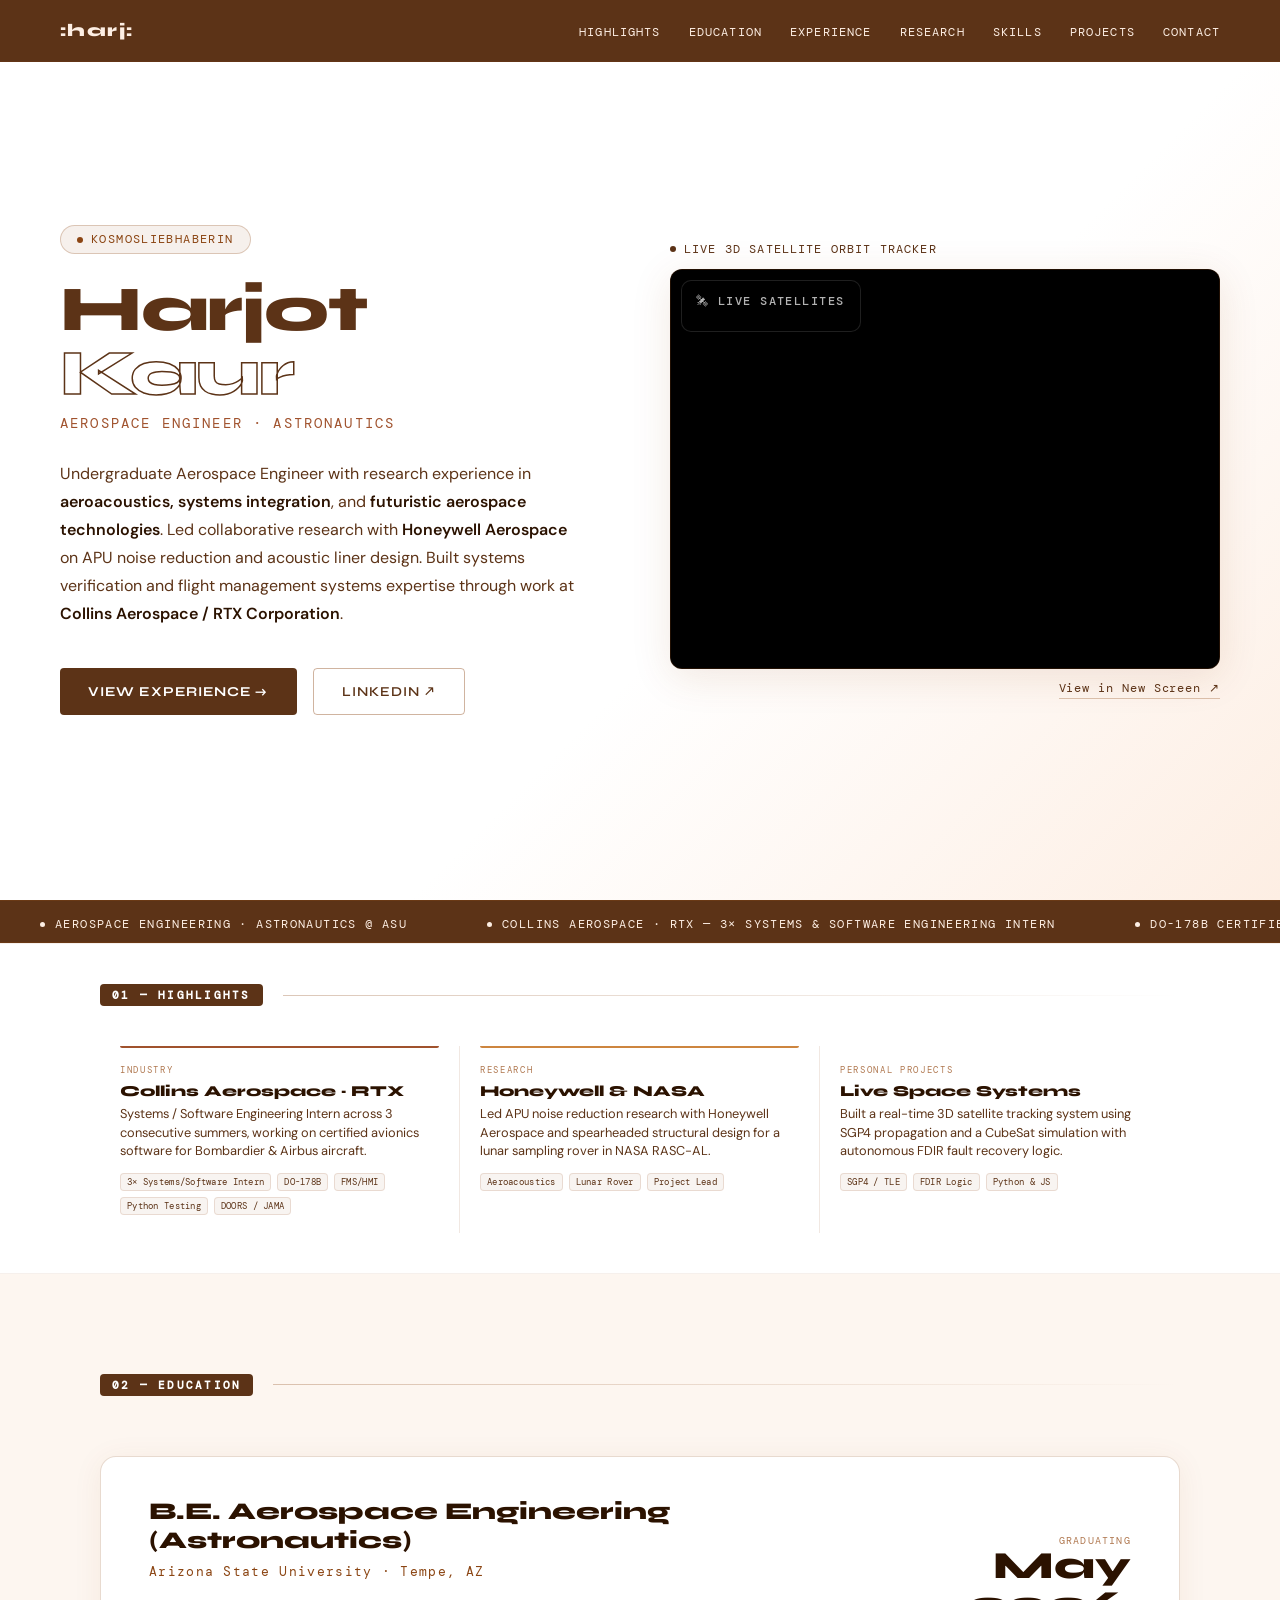
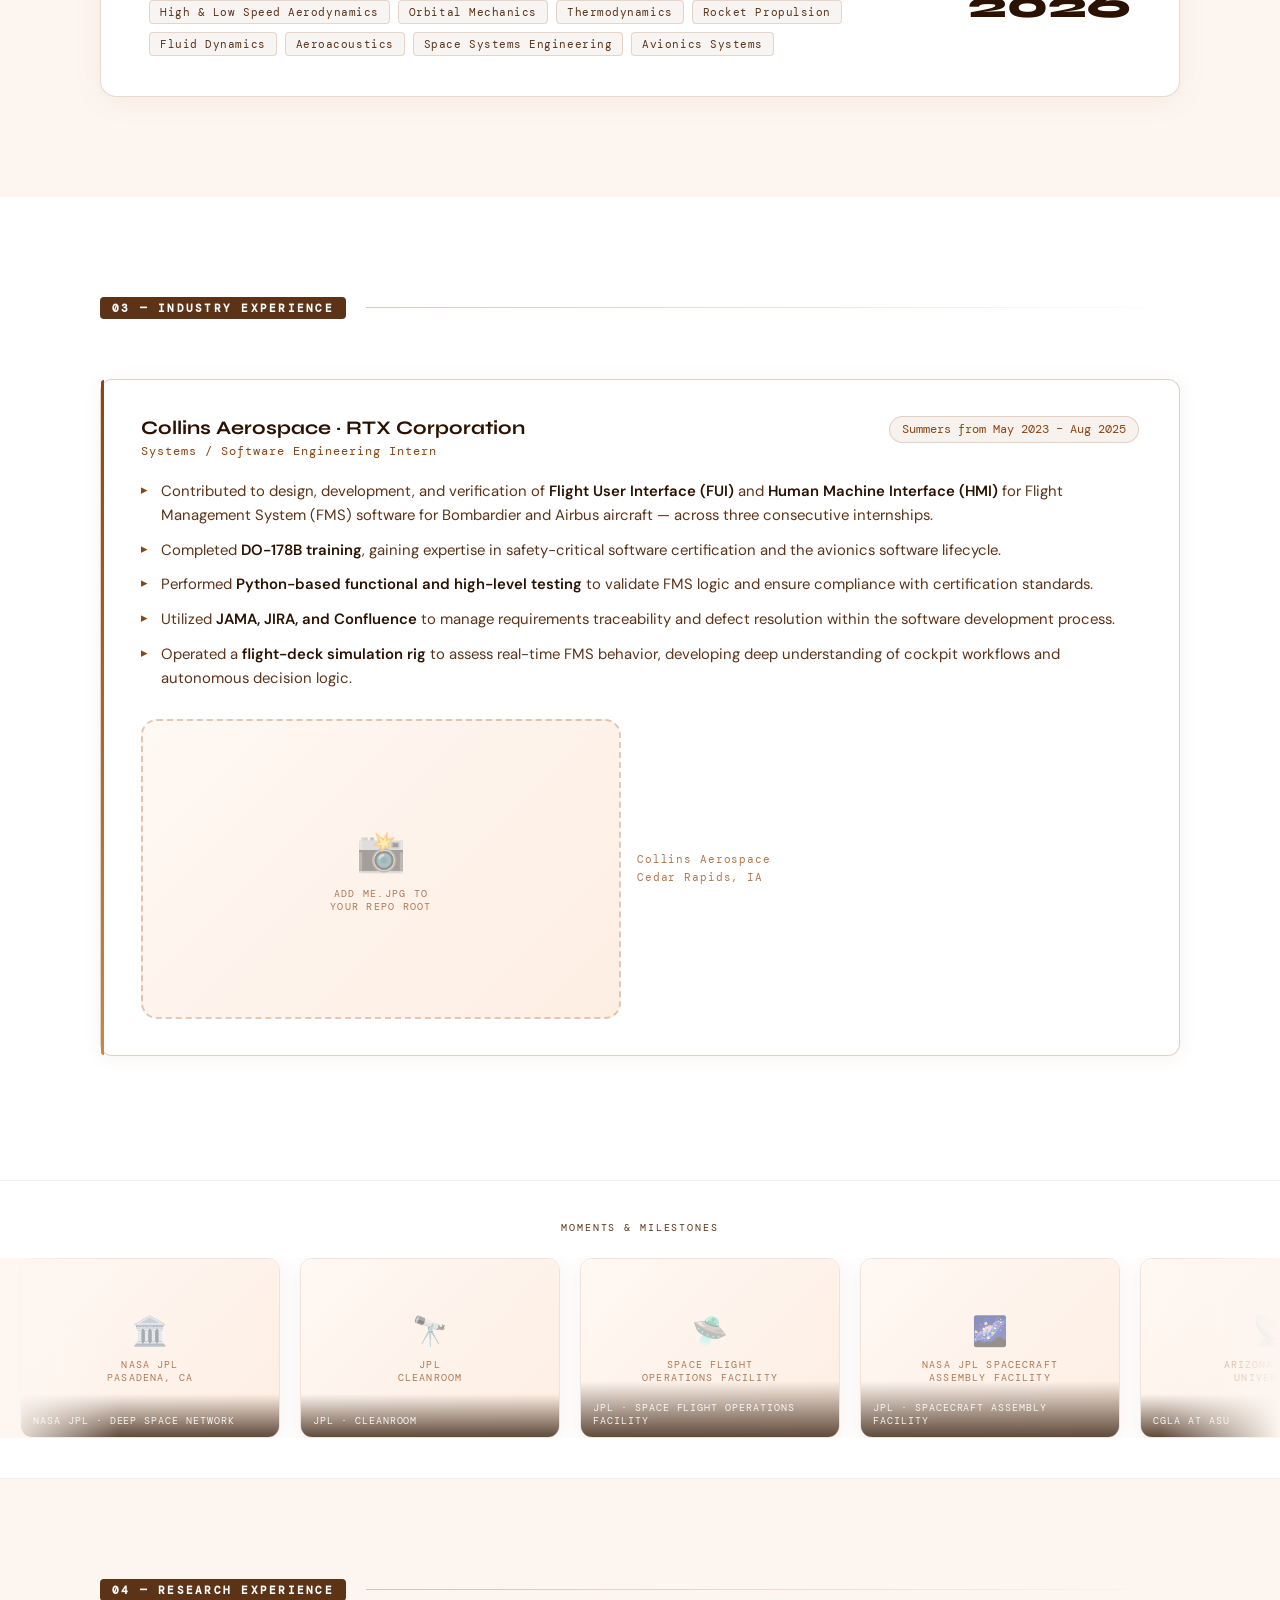
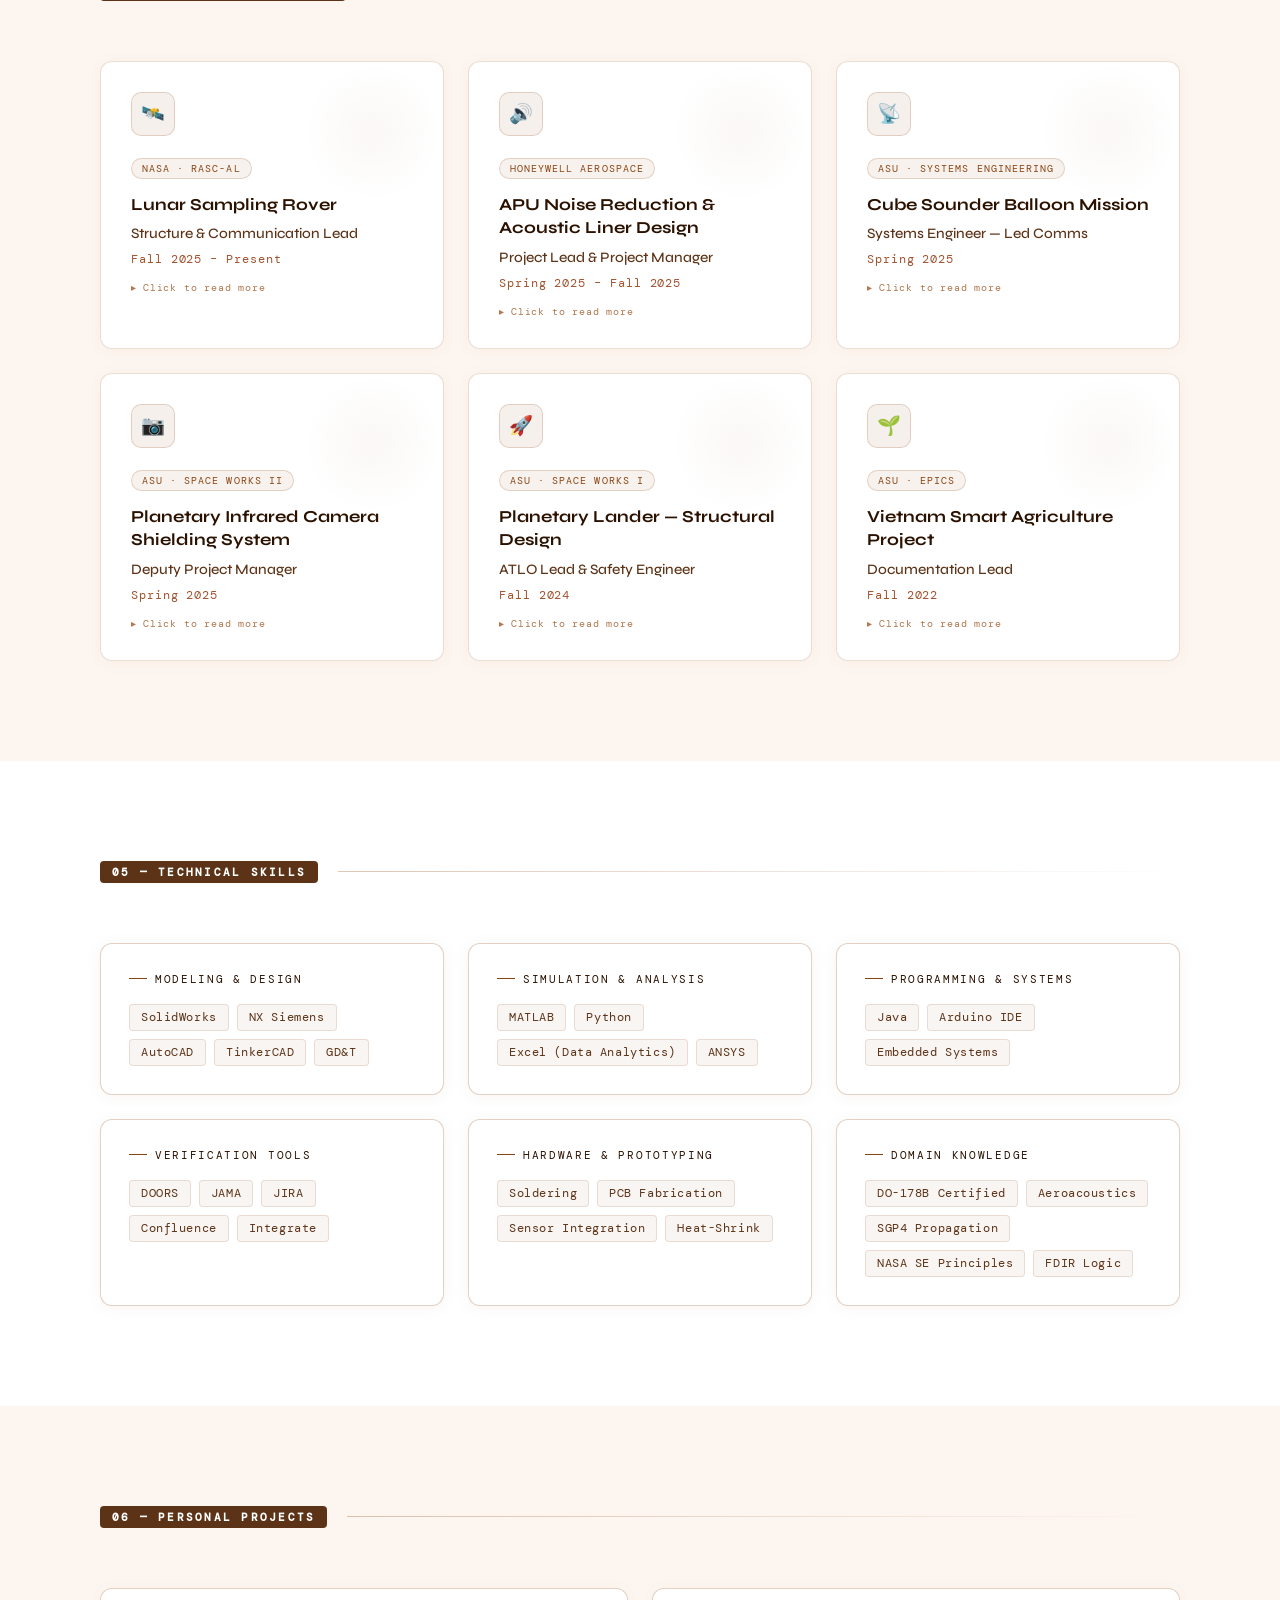
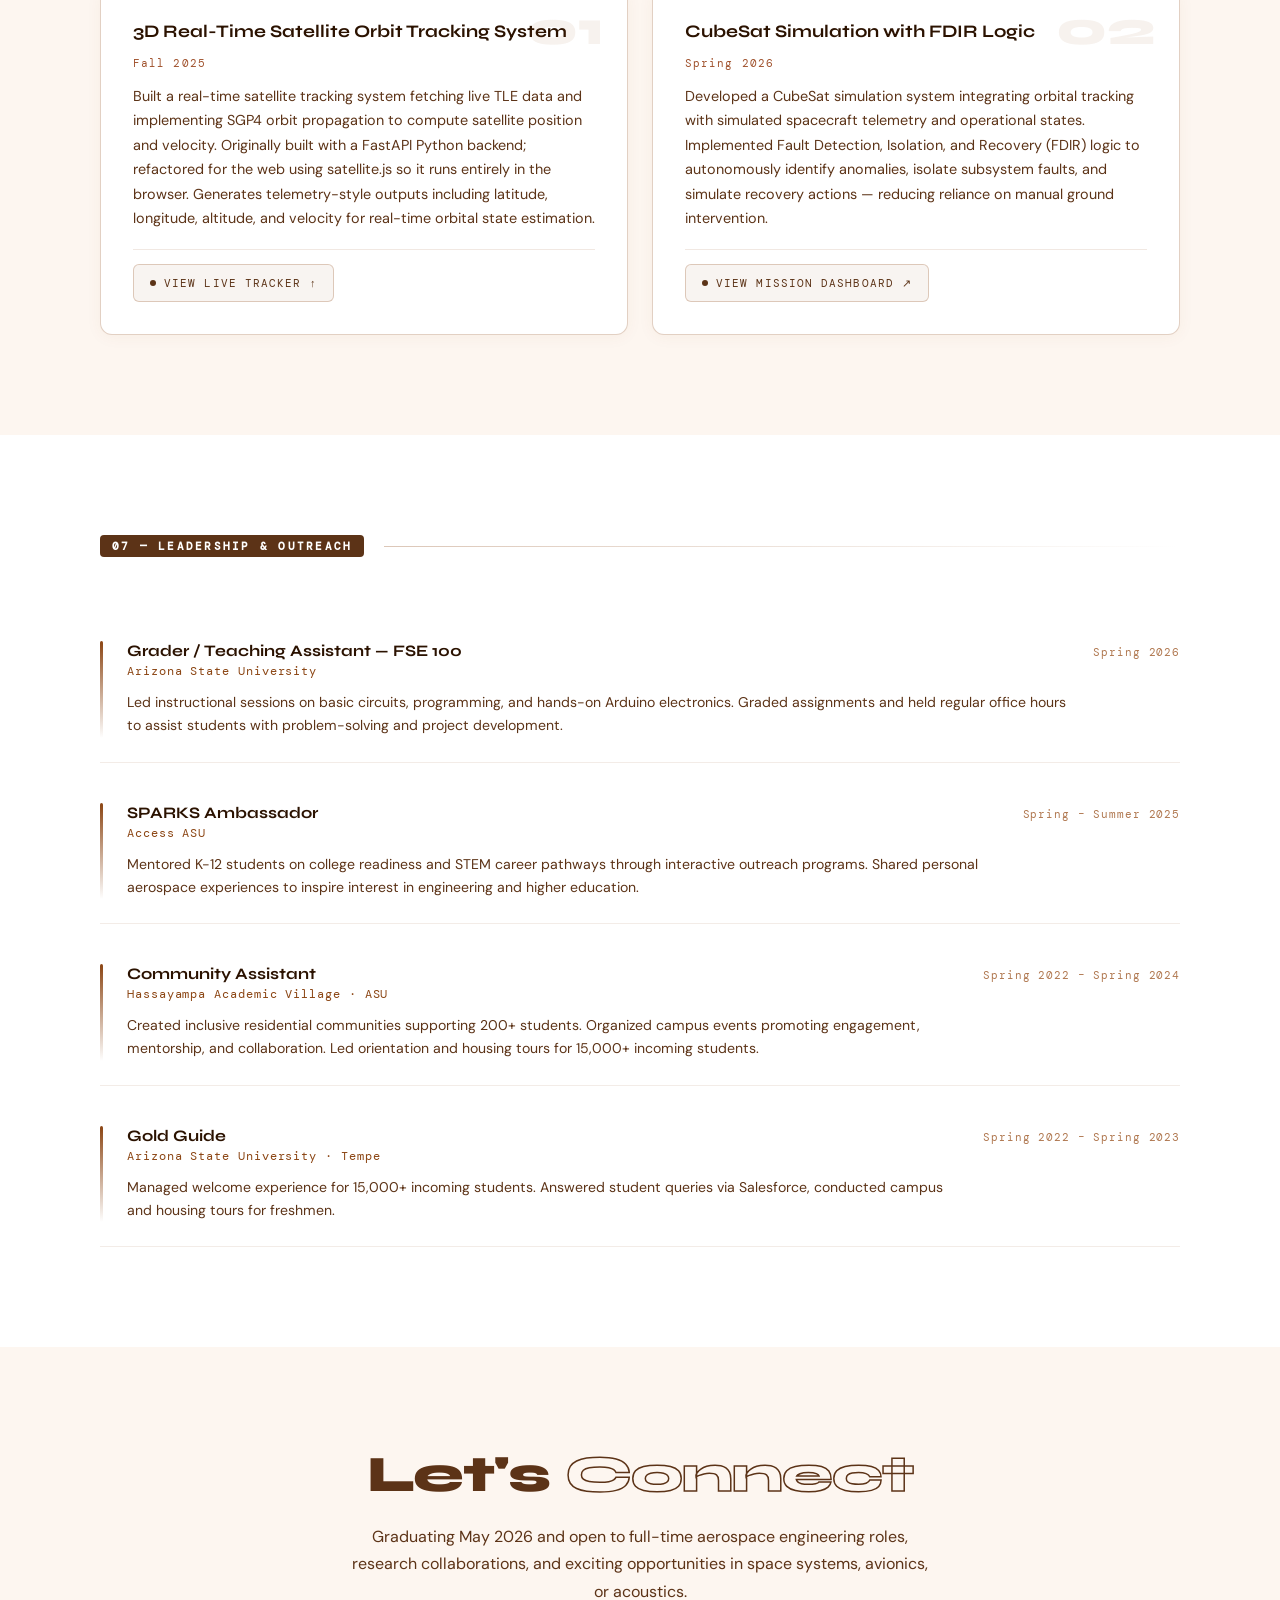
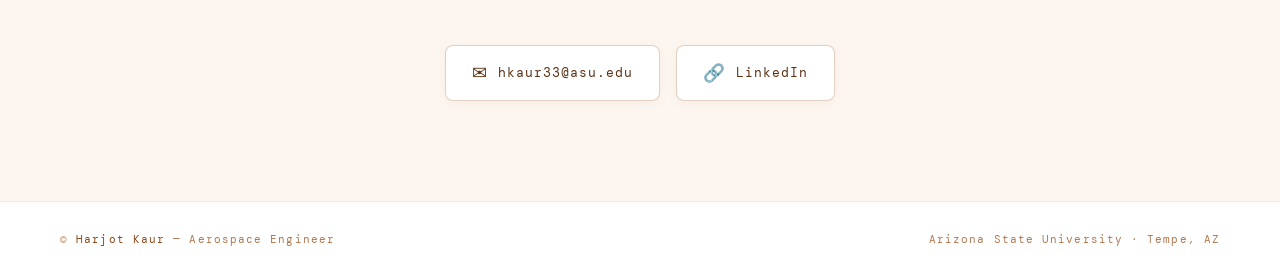
==== commit 3d5bf2ca: "Update index.html" ====
--- a/index.html
+++ b/index.html
@@ -1265,7 +1265,7 @@
       font-size: 0.68rem;
       letter-spacing: 0.1em;
       text-transform: uppercase;
-      color: var(--accent);
+      color: var(--text-muted);
       text-decoration: none;
       transition: all 0.22s ease;
     }
@@ -1281,7 +1281,7 @@
     .project-live-link .live-dot {
       width: 6px;
       height: 6px;
-      background: currentColor;
+      background: var(--text-muted);
       border-radius: 50%;
       flex-shrink: 0;
       animation: pulse 2s infinite;
@@ -1381,12 +1381,12 @@
       line-height: 1.1;
       letter-spacing: -0.02em;
       margin-bottom: 20px;
-      color: var(--accent);
+      color: var(--text-muted);
     }
 
     .contact-heading .stroke {
       color: transparent;
-      -webkit-text-stroke: 1.5px var(--accent);
+      -webkit-text-stroke: 1.5px var(--text-muted);
     }
 
     .contact-sub {
@@ -1607,7 +1607,6 @@
   <section id="ticker">
     <div class="ticker-track">
       <span class="ticker-item"><span class="ticker-dot"></span> Aerospace Engineering · Astronautics @ ASU</span>
-      <span class="ticker-item"><span class="ticker-dot"></span> Graduating May 2026 · Open to Full-Time Roles in Space Systems</span>
       <span class="ticker-item"><span class="ticker-dot"></span> Collins Aerospace · RTX — 3× Systems &amp; Software Engineering Intern</span>
       <span class="ticker-item"><span class="ticker-dot"></span> DO-178B Certified · Avionics Software Lifecycle</span>
       <span class="ticker-item"><span class="ticker-dot"></span> Honeywell Aerospace — APU Noise Reduction Research</span>
@@ -1616,7 +1615,6 @@
       <span class="ticker-item"><span class="ticker-dot"></span> CubeSat FDIR Simulator — Autonomous Fault Detection &amp; Recovery</span>
       <!-- duplicate for seamless loop -->
       <span class="ticker-item"><span class="ticker-dot"></span> Aerospace Engineering · Astronautics @ ASU</span>
-      <span class="ticker-item"><span class="ticker-dot"></span> Graduating May 2026 · Open to Full-Time Roles in Space Systems</span>
       <span class="ticker-item"><span class="ticker-dot"></span> Collins Aerospace · RTX — 3× Systems &amp; Software Engineering Intern</span>
       <span class="ticker-item"><span class="ticker-dot"></span> DO-178B Certified · Avionics Software Lifecycle</span>
       <span class="ticker-item"><span class="ticker-dot"></span> Honeywell Aerospace — APU Noise Reduction Research</span>
